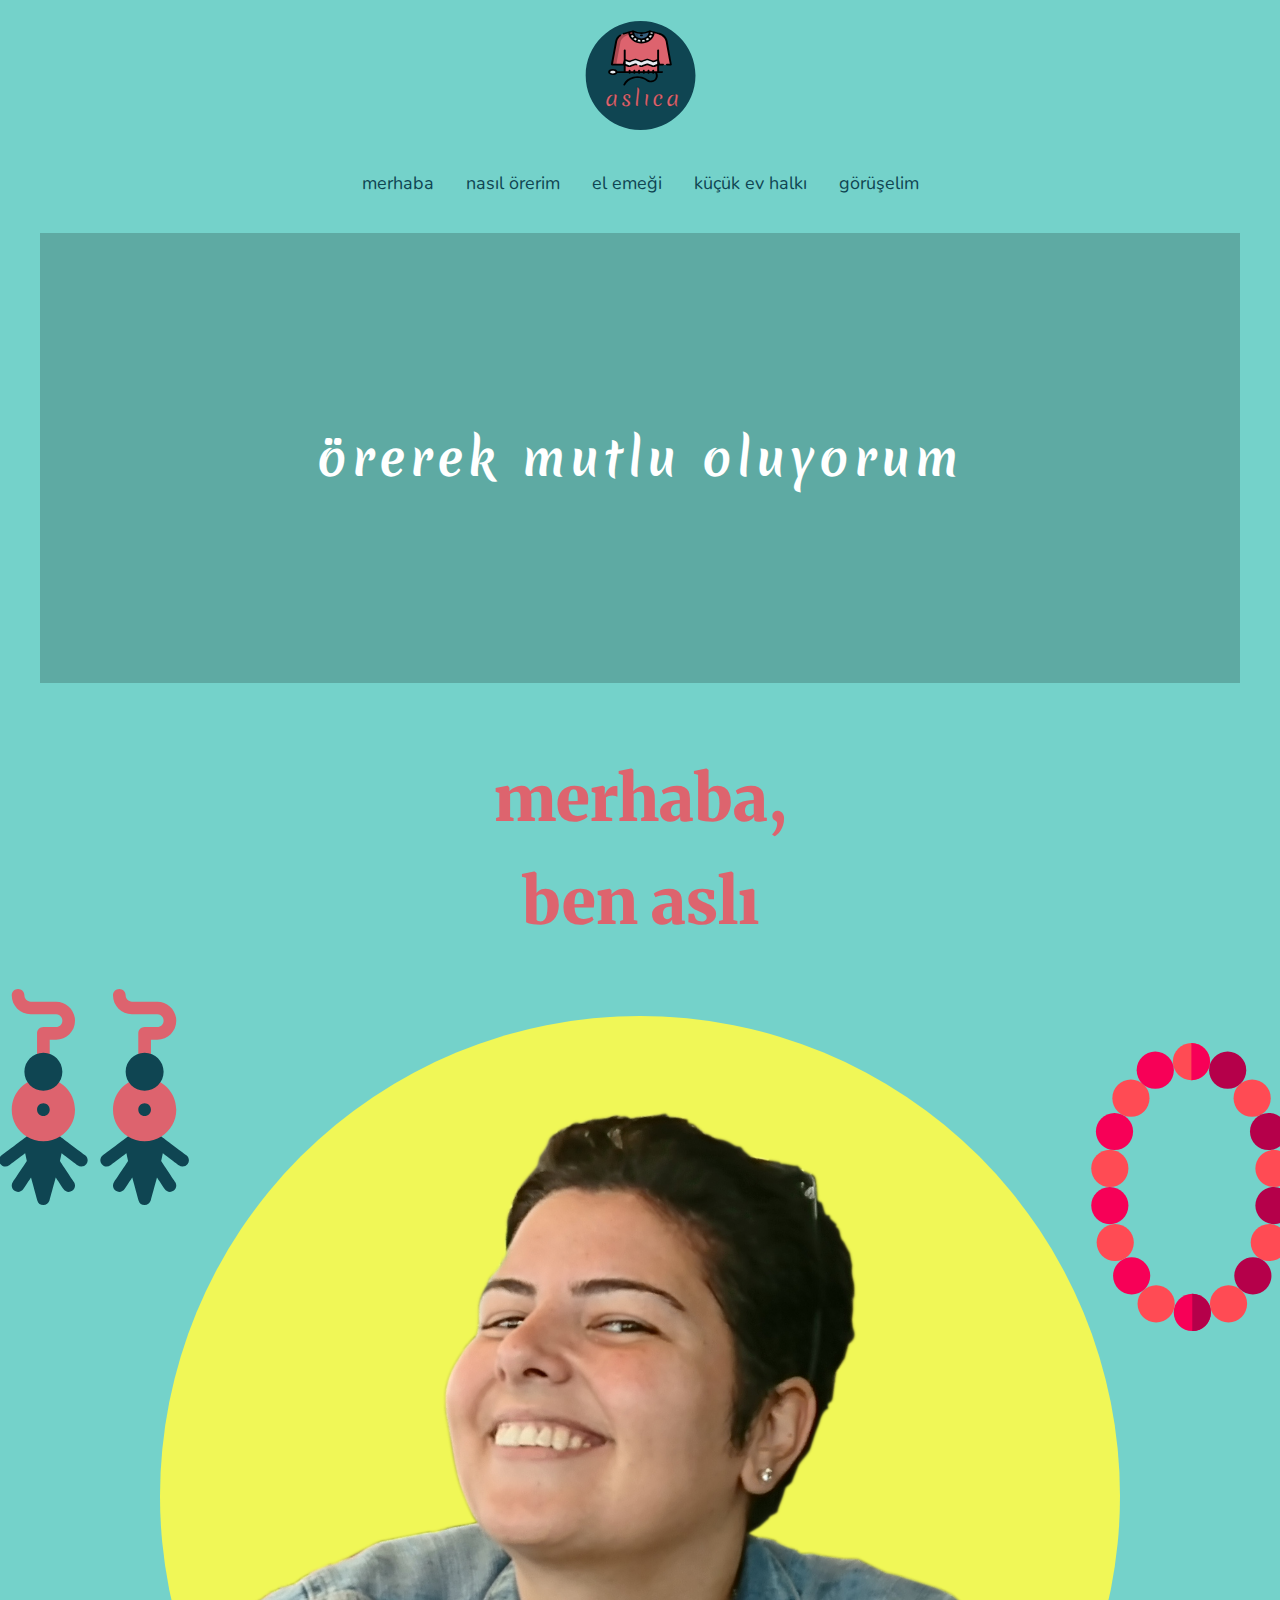
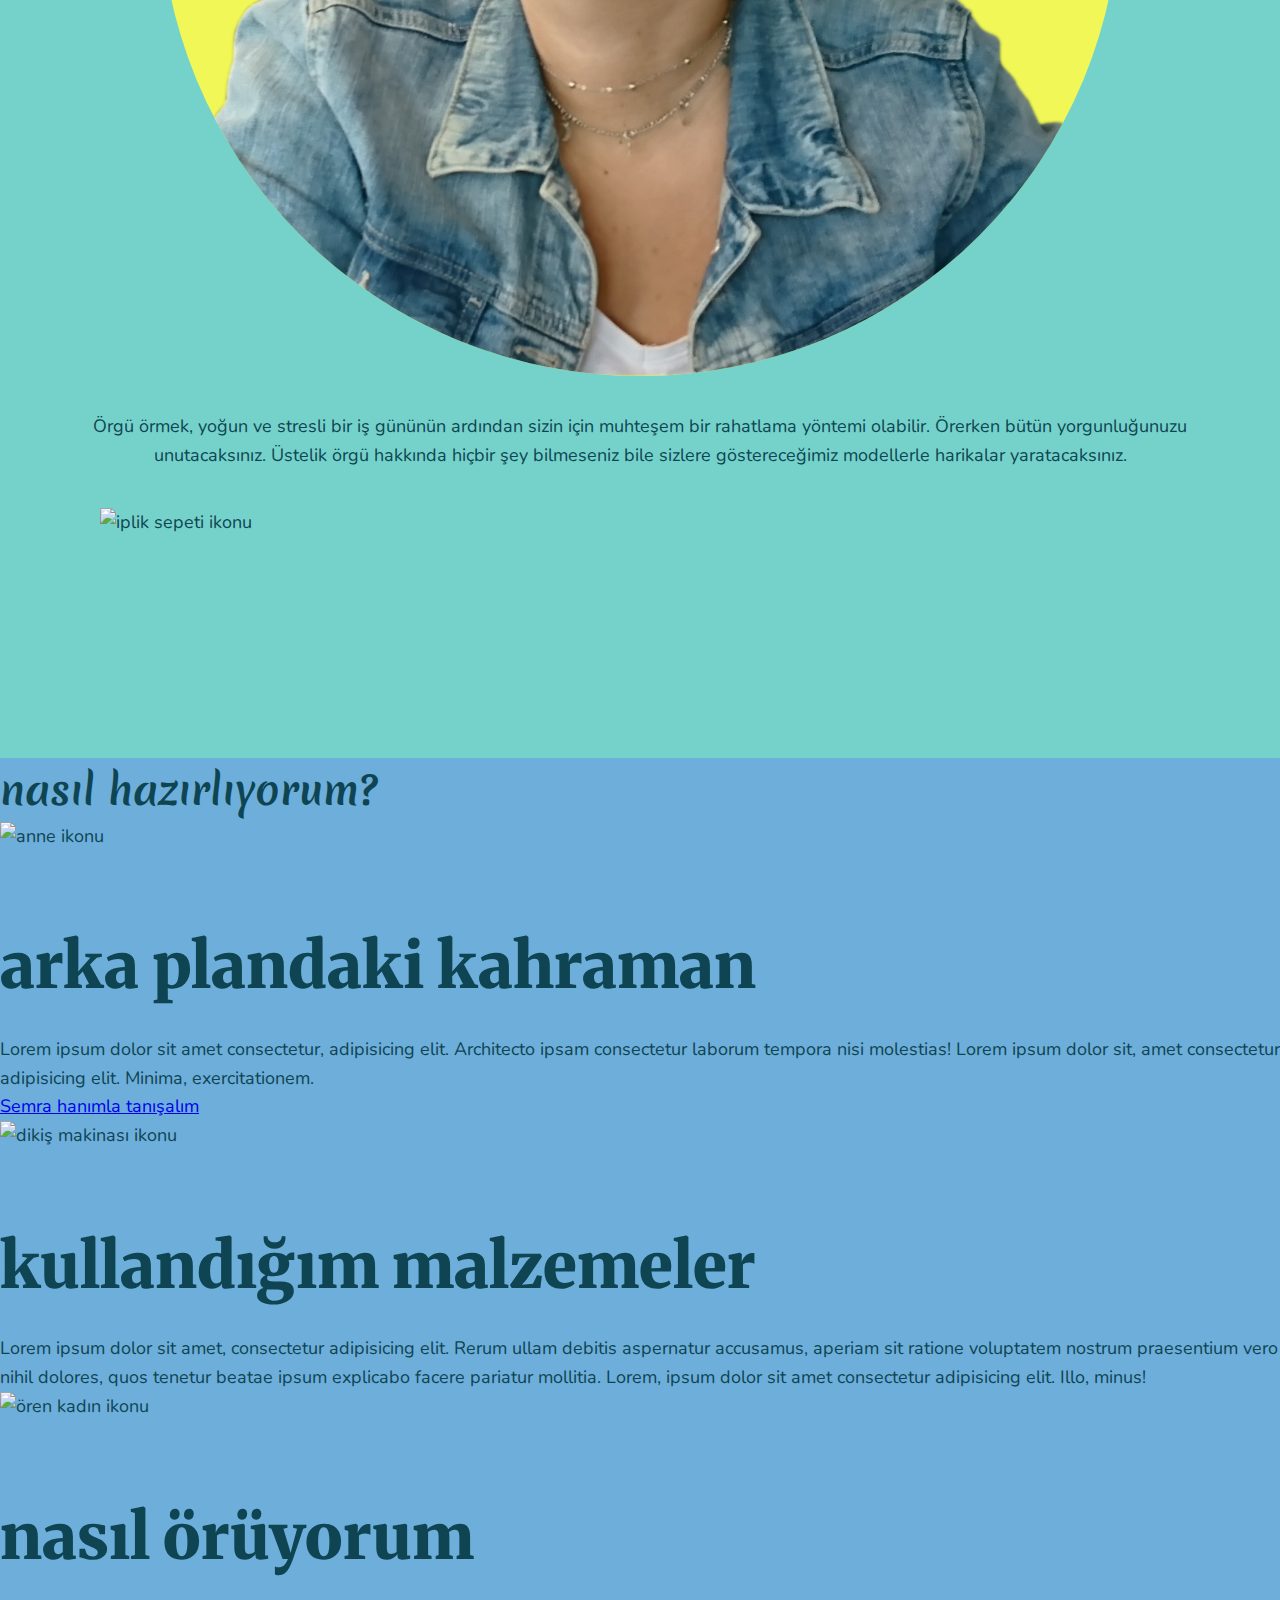
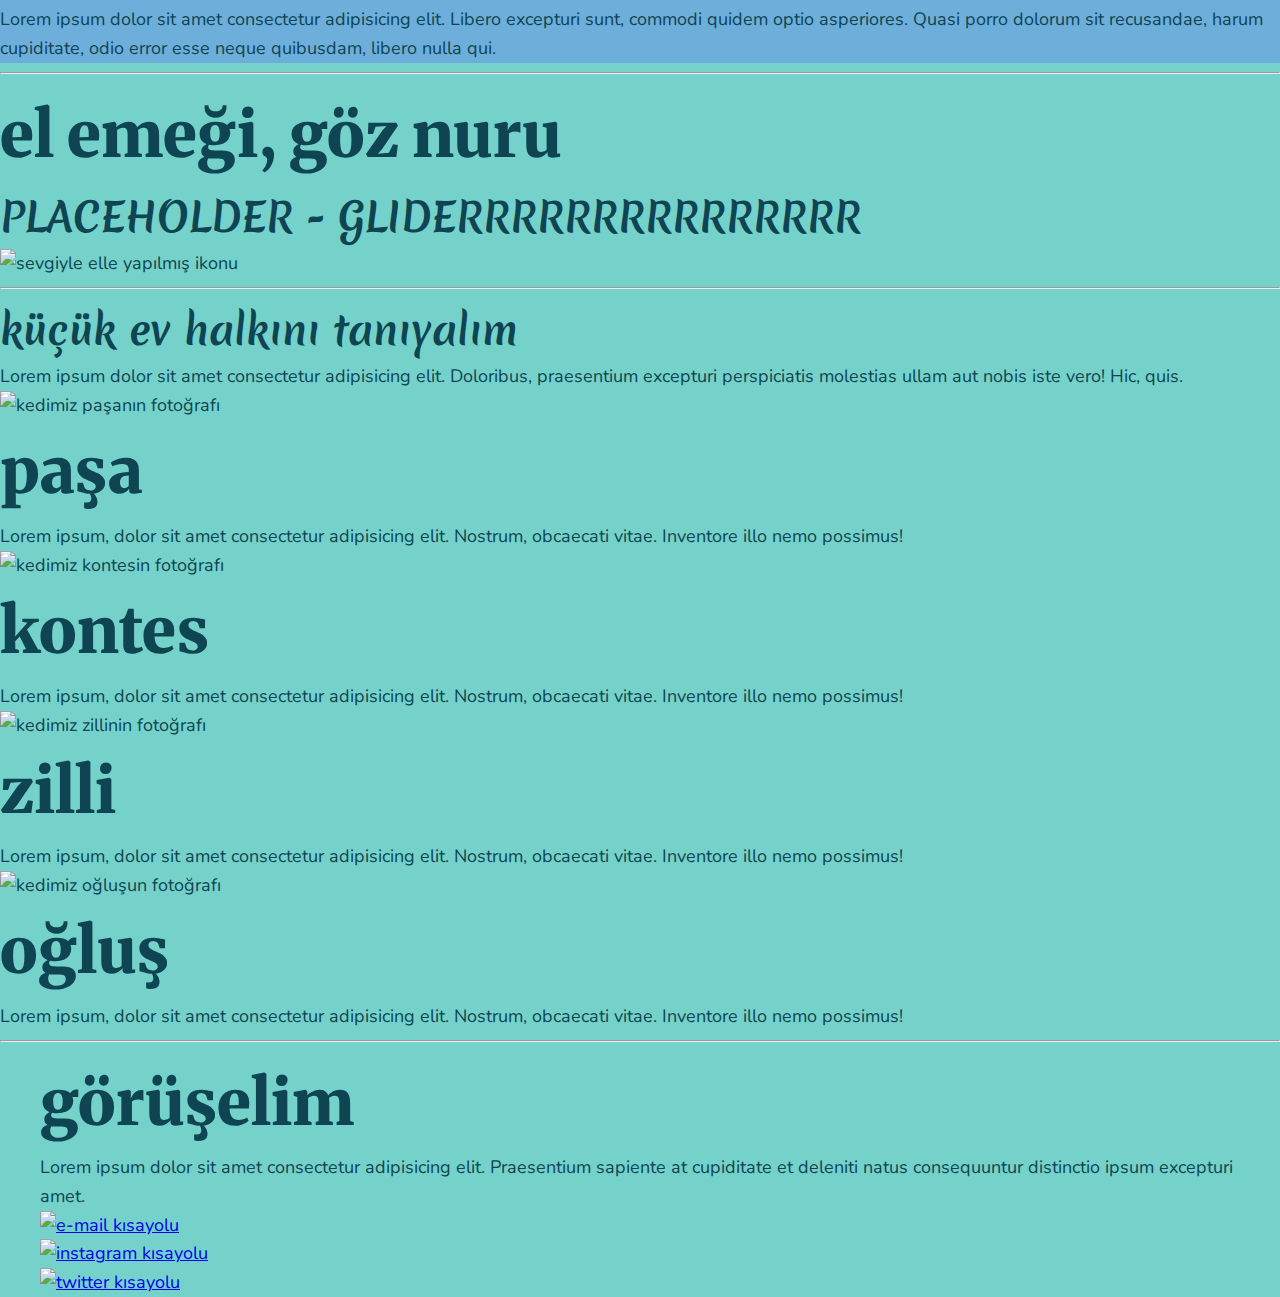
==== index.html @ ba4be64f "Add greet text content" ====
<!DOCTYPE html>
<html lang="en">
	<head>
		<meta charset="UTF-8" />
		<meta http-equiv="X-UA-Compatible" content="IE=edge" />
		<meta name="viewport" content="width=device-width, initial-scale=1.0" />
		<link
			href="https://fonts.googleapis.com/css2?family=Merienda:wght@700&family=Merriweather:wght@300;400;700;900&family=Nunito:wght@300;400;700;900&display=swap"
			rel="stylesheet"
		/>
		<link rel="stylesheet" href="./styles/main.css" />
		<title>Aslıca</title>
	</head>
	<body>
		<header id="header">
			<div class="container flow">
				<div class="logobar">
					<img src="./icons/aslica.svg" alt="Aslıca logo" class="logo" />
				</div>
				<nav class="navbar">
					<ul class="nav-list">
						<li class="nav-list__item">
							<a class="nav-list__link" href="#hello">merhaba</a>
						</li>
						<li class="nav-list__item">
							<a class="nav-list__link" href="#how">nasıl örerim</a>
						</li>
						<li class="nav-list__item">
							<a class="nav-list__link" href="#products">el emeği</a>
						</li>
						<li class="nav-list__item">
							<a class="nav-list__link" href="#cats">küçük ev halkı</a>
						</li>
						<li class="nav-list__item">
							<a class="nav-list__link" href="#meet">görüşelim</a>
						</li>
					</ul>
				</nav>
				<div class="mottobar">
					<div class="motto-shade">
						<h1 class="motto-title">örerek mutlu oluyorum</h1>
					</div>
				</div>
			</div>
		</header>
		<main id="main">
			<div class="container flow">
				<section id="hello" class="hello row">
					<h2 class="greet-title">merhaba,<br />ben aslı</h2>
					<p class="greet-text">
						Örgü örmek, yoğun ve stresli bir iş gününün ardından sizin için
						muhteşem bir rahatlama yöntemi olabilir. Örerken bütün
						yorgunluğunuzu unutacaksınız. Üstelik örgü hakkında hiçbir şey
						bilmeseniz bile sizlere göstereceğimiz modellerle harikalar
						yaratacaksınız.
					</p>
					<div class="greet-image">
						<img
							class="asli-photo"
							src="./images/asli.png"
							alt="Aslının fotoğrafı"
						/>
					</div>
					<div class="icon-wrapper earrings-icon--wrapper">
						<svg
							xmlns="http://www.w3.org/2000/svg"
							xmlns:xlink="http://www.w3.org/1999/xlink"
							viewBox="0 0 640 640"
						>
							<defs>
								<path
									d="M61 286c0 26.79 14.24 50.17 35.43 63.44 1.06 2 6.35 12 15.89 30h48.79c8.68-18 13.5-28 14.46-30C196.76 336.17 211 312.79 211 286c0-41.35-33.65-75-75-75s-75 33.65-75 75zm45-256c-8.28 0-15-6.72-15-15 0-8.29-6.71-15-15-15S61 6.71 61 15c0 24.81 20.19 45 45 45h60c8.28 0 15 6.72 15 15 0 8.28-6.72 15-15 15h-30c-8.29 0-15 6.71-15 15v61c0 8.29 6.71 15 15 15s15-6.71 15-15v-46h15c24.81 0 45-20.19 45-45s-20.19-45-45-45h-60zm195 256c0 26.79 14.24 50.17 35.43 63.44 1.06 2 6.35 12 15.89 30h48.78c8.69-18 13.51-28 14.47-30C436.76 336.17 451 312.79 451 286c0-41.35-33.65-75-75-75s-75 33.65-75 75zM406 60c8.28 0 15 6.72 15 15 0 8.28-6.72 15-15 15h-30c-8.29 0-15 6.71-15 15v61c0 8.29 6.71 15 15 15s15-6.71 15-15v-46h15c24.81 0 45-20.19 45-45s-20.19-45-45-45h-60c-8.28 0-15-6.72-15-15 0-8.29-6.71-15-15-15s-15 6.71-15 15c0 24.81 20.19 45 45 45h60z"
									id="a"
								/>
								<path
									d="M181 196c0-24.81-20.19-45-45-45s-45 20.19-45 45 20.19 45 45 45 45-20.19 45-45zm-45 105c8.28 0 15-6.72 15-15 0-8.28-6.72-15-15-15-8.28 0-15 6.72-15 15 0 8.28 6.72 15 15 15zm39.58 48.44C164.05 356.65 150.56 361 136 361c-14.56 0-28.05-4.35-39.57-11.56-5.95 4.46-53.48 40.11-59.42 44.56-6.64 4.97-7.99 14.37-3.01 20.99 4.95 6.63 14.36 7.99 20.99 3.01 3.79-2.84 34.09-25.57 37.88-28.41.98 5.25 2.3 11.37 3.91 18.2-3.33 4.99-29.93 44.9-33.26 49.89-4.6 6.9-2.74 16.2 4.16 20.8 7.01 4.65 16.28 2.63 20.8-4.16 1.83-2.74 16.42-24.63 18.24-27.37 5.87 21.84 11.83 43.72 14.88 54.22A14.976 14.976 0 00136 512c6.68 0 12.55-4.41 14.4-10.83 3.05-10.5 9.01-32.38 14.88-54.22 1.82 2.74 16.41 24.63 18.24 27.37 4.52 6.79 13.78 8.81 20.8 4.16 6.9-4.6 8.76-13.9 4.16-20.8-3.33-4.99-29.93-44.9-33.26-49.89 1.61-6.83 2.93-12.95 3.91-18.2 3.79 2.84 34.09 25.57 37.87 28.41 6.65 4.98 16.05 3.61 21-3.01 4.98-6.62 3.63-16.02-3.01-20.99-11.88-8.91-53.47-40.1-59.41-44.56zM421 196c0-24.81-20.19-45-45-45s-45 20.19-45 45 20.19 45 45 45 45-20.19 45-45zm-45 105c8.28 0 15-6.72 15-15 0-8.28-6.72-15-15-15-8.28 0-15 6.72-15 15 0 8.28 6.72 15 15 15zm39.58 48.44C404.06 356.65 390.56 361 376 361c-14.56 0-28.05-4.35-39.57-11.56-5.95 4.46-53.48 40.11-59.42 44.56-6.64 4.97-7.99 14.37-3.01 20.99 4.95 6.63 14.36 7.99 20.99 3.01 3.79-2.84 34.09-25.57 37.88-28.41.98 5.25 2.3 11.37 3.91 18.2-3.33 4.99-29.93 44.9-33.26 49.89-4.6 6.9-2.74 16.2 4.16 20.8 7.02 4.65 16.28 2.63 20.8-4.16 1.83-2.74 16.42-24.63 18.24-27.37 5.87 21.84 11.83 43.72 14.88 54.22A14.976 14.976 0 00376 512c6.68 0 12.55-4.41 14.4-10.83 3.05-10.5 9.01-32.38 14.88-54.22 1.82 2.74 16.41 24.63 18.24 27.37 4.52 6.79 13.78 8.81 20.8 4.16 6.9-4.6 8.76-13.9 4.16-20.8-3.33-4.99-29.93-44.9-33.26-49.89 1.61-6.83 2.93-12.95 3.91-18.2 3.79 2.84 34.09 25.57 37.88 28.41 6.64 4.98 16.04 3.61 20.99-3.01 4.98-6.62 3.63-16.02-3.01-20.99-11.88-8.91-53.47-40.1-59.41-44.56z"
									id="b"
								/>
							</defs>
							<use xlink:href="#a" fill="#dd636e" />
							<use
								xlink:href="#a"
								fill-opacity="0"
								stroke="#000"
								stroke-opacity="0"
							/>
							<g>
								<use xlink:href="#b" fill="#0f4552" />
								<use
									xlink:href="#b"
									fill-opacity="0"
									stroke="#000"
									stroke-opacity="0"
								/>
							</g>
						</svg>
					</div>

					<div class="icon-wrapper necklace-icon--wrapper">
						<svg
							version="1.1"
							xmlns="http://www.w3.org/2000/svg"
							xmlns:xlink="http://www.w3.org/1999/xlink"
							preserveAspectRatio="xMidYMid meet"
							viewBox="0 0 640 640"
						>
							<defs>
								<path
									d="M476.38 189.9C458.13 189.9 443.34 204.69 443.34 222.95C443.34 241.2 458.13 255.99 476.38 255.99C494.64 255.99 509.43 241.2 509.43 222.95C509.43 204.69 494.64 189.9 476.38 189.9Z"
									id="k3p0N2tADD"
								></path>
								<path
									d="M476.38 256.01C458.13 256.01 443.34 270.8 443.34 289.05C443.34 307.31 458.13 322.1 476.38 322.1C494.64 322.1 509.43 307.31 509.43 289.05C509.43 270.8 494.64 256.01 476.38 256.01Z"
									id="bjDGcK1Ki"
								></path>
								<path
									d="M329.7 0C311.44 0 296.65 14.8 296.65 33.05C296.65 51.3 311.44 66.1 329.7 66.1C347.95 66.1 362.74 51.3 362.74 33.05C362.74 14.8 347.95 0 329.7 0Z"
									id="anCtVOarn"
								></path>
								<path
									d="M394.05 15.28C375.8 15.28 361 30.07 361 48.33C361 66.58 375.8 81.37 394.05 81.37C412.3 81.37 427.1 66.58 427.1 48.33C427.1 30.07 412.3 15.28 394.05 15.28Z"
									id="d8l0RRkuJI"
								></path>
								<path
									d="M437.6 65C419.35 65 404.55 79.8 404.55 98.05C404.55 116.3 419.35 131.1 437.6 131.1C455.85 131.1 470.65 116.3 470.65 98.05C470.65 79.8 455.85 65 437.6 65Z"
									id="a6uU8cjIA"
								></path>
								<path
									d="M466.78 124.32C448.53 124.32 433.73 139.12 433.73 157.37C433.73 175.62 448.53 190.42 466.78 190.42C485.03 190.42 499.83 175.62 499.83 157.37C499.83 139.12 485.03 124.32 466.78 124.32Z"
									id="kydp1kcy"
								></path>
								<path
									d="M184.58 189.9C166.33 189.9 151.53 204.69 151.53 222.95C151.53 241.2 166.33 255.99 184.58 255.99C202.83 255.99 217.63 241.2 217.63 222.95C217.63 204.69 202.83 189.9 184.58 189.9Z"
									id="aWktZagRC"
								></path>
								<path
									d="M192.89 124.32C174.64 124.32 159.84 139.12 159.84 157.37C159.84 175.62 174.64 190.42 192.89 190.42C211.14 190.42 225.94 175.62 225.94 157.37C225.94 139.12 211.14 124.32 192.89 124.32Z"
									id="b3YcCJY1Hd"
								></path>
								<path
									d="M222.1 65.01C203.84 65.01 189.05 79.8 189.05 98.05C189.05 116.3 203.84 131.1 222.1 131.1C240.35 131.1 255.14 116.3 255.14 98.05C255.14 79.8 240.35 65.01 222.1 65.01Z"
									id="a3Tm1hYaAt"
								></path>
								<path
									d="M265.36 15.28C247.11 15.28 232.31 30.08 232.31 48.33C232.31 66.58 247.11 81.38 265.36 81.38C283.61 81.38 298.41 66.58 298.41 48.33C298.41 30.08 283.61 15.28 265.36 15.28Z"
									id="f1GebhUy5w"
								></path>
								<path
									d="M331.27 445.9C313.01 445.9 298.22 460.7 298.22 478.95C298.22 497.2 313.01 512 331.27 512C349.52 512 364.31 497.2 364.31 478.95C364.31 460.7 349.52 445.9 331.27 445.9Z"
									id="aqGxrKYHJ"
								></path>
								<path
									d="M266.91 430.63C248.66 430.63 233.87 445.42 233.87 463.67C233.87 481.93 248.66 496.72 266.91 496.72C285.17 496.72 299.96 481.93 299.96 463.67C299.96 445.42 285.17 430.63 266.91 430.63Z"
									id="bTyT8ZvfR"
								></path>
								<path
									d="M223.36 380.9C205.11 380.9 190.31 395.7 190.31 413.95C190.31 432.2 205.11 447 223.36 447C241.61 447 256.41 432.2 256.41 413.95C256.41 395.7 241.61 380.9 223.36 380.9Z"
									id="ayNB1zzeS"
								></path>
								<path
									d="M194.18 321.58C175.93 321.58 161.13 336.38 161.13 354.63C161.13 372.88 175.93 387.68 194.18 387.68C212.43 387.68 227.23 372.88 227.23 354.63C227.23 336.38 212.43 321.58 194.18 321.58Z"
									id="afayfEIpj"
								></path>
								<path
									d="M184.58 256.01C166.33 256.01 151.53 270.8 151.53 289.05C151.53 307.31 166.33 322.1 184.58 322.1C202.83 322.1 217.63 307.31 217.63 289.05C217.63 270.8 202.83 256.01 184.58 256.01Z"
									id="d1hi9ulwNY"
								></path>
								<path
									d="M468.07 321.58C449.82 321.58 435.02 336.38 435.02 354.63C435.02 372.88 449.82 387.68 468.07 387.68C486.32 387.68 501.12 372.88 501.12 354.63C501.12 336.38 486.32 321.58 468.07 321.58Z"
									id="e2eAH99pIh"
								></path>
								<path
									d="M438.87 380.9C420.61 380.9 405.82 395.7 405.82 413.95C405.82 432.2 420.61 446.99 438.87 446.99C457.12 446.99 471.91 432.2 471.91 413.95C471.91 395.7 457.12 380.9 438.87 380.9Z"
									id="j8wLWEXrV"
								></path>
								<path
									d="M395.6 430.62C377.35 430.62 362.55 445.42 362.55 463.67C362.55 481.92 377.35 496.72 395.6 496.72C413.85 496.72 428.65 481.92 428.65 463.67C428.65 445.42 413.85 430.62 395.6 430.62Z"
									id="djOl9wkER"
								></path>
								<path
									d="M331.16 445.91C331.16 452.52 331.16 505.39 331.16 512C331.19 512 331.23 512 331.27 512C349.52 512 364.31 497.2 364.31 478.95C364.31 460.7 349.52 445.9 331.27 445.9C331.23 445.9 331.2 445.91 331.16 445.91Z"
									id="e1cXAXGk4o"
								></path>
								<path
									d="M329.59 0C329.59 6.61 329.59 59.48 329.59 66.09C329.62 66.09 329.66 66.1 329.7 66.1C347.95 66.1 362.74 51.3 362.74 33.05C362.74 14.8 347.95 0 329.7 0C329.66 0 329.63 0 329.59 0Z"
									id="caffTttC5"
								></path>
							</defs>
							<g>
								<g>
									<g>
										<use
											xlink:href="#k3p0N2tADD"
											opacity="1"
											fill="#ff4b54"
											fill-opacity="1"
										></use>
										<g>
											<use
												xlink:href="#k3p0N2tADD"
												opacity="1"
												fill-opacity="0"
												stroke="#000000"
												stroke-width="1"
												stroke-opacity="0"
											></use>
										</g>
									</g>
									<g>
										<use
											xlink:href="#bjDGcK1Ki"
											opacity="1"
											fill="#b5004a"
											fill-opacity="1"
										></use>
										<g>
											<use
												xlink:href="#bjDGcK1Ki"
												opacity="1"
												fill-opacity="0"
												stroke="#000000"
												stroke-width="1"
												stroke-opacity="0"
											></use>
										</g>
									</g>
									<g>
										<use
											xlink:href="#anCtVOarn"
											opacity="1"
											fill="#ff4b54"
											fill-opacity="1"
										></use>
										<g>
											<use
												xlink:href="#anCtVOarn"
												opacity="1"
												fill-opacity="0"
												stroke="#000000"
												stroke-width="1"
												stroke-opacity="0"
											></use>
										</g>
									</g>
									<g>
										<use
											xlink:href="#d8l0RRkuJI"
											opacity="1"
											fill="#b5004a"
											fill-opacity="1"
										></use>
										<g>
											<use
												xlink:href="#d8l0RRkuJI"
												opacity="1"
												fill-opacity="0"
												stroke="#000000"
												stroke-width="1"
												stroke-opacity="0"
											></use>
										</g>
									</g>
									<g>
										<use
											xlink:href="#a6uU8cjIA"
											opacity="1"
											fill="#ff4b54"
											fill-opacity="1"
										></use>
										<g>
											<use
												xlink:href="#a6uU8cjIA"
												opacity="1"
												fill-opacity="0"
												stroke="#000000"
												stroke-width="1"
												stroke-opacity="0"
											></use>
										</g>
									</g>
									<g>
										<use
											xlink:href="#kydp1kcy"
											opacity="1"
											fill="#b5004a"
											fill-opacity="1"
										></use>
										<g>
											<use
												xlink:href="#kydp1kcy"
												opacity="1"
												fill-opacity="0"
												stroke="#000000"
												stroke-width="1"
												stroke-opacity="0"
											></use>
										</g>
									</g>
									<g>
										<use
											xlink:href="#aWktZagRC"
											opacity="1"
											fill="#ff4b54"
											fill-opacity="1"
										></use>
										<g>
											<use
												xlink:href="#aWktZagRC"
												opacity="1"
												fill-opacity="0"
												stroke="#000000"
												stroke-width="1"
												stroke-opacity="0"
											></use>
										</g>
									</g>
									<g>
										<use
											xlink:href="#b3YcCJY1Hd"
											opacity="1"
											fill="#f70057"
											fill-opacity="1"
										></use>
										<g>
											<use
												xlink:href="#b3YcCJY1Hd"
												opacity="1"
												fill-opacity="0"
												stroke="#000000"
												stroke-width="1"
												stroke-opacity="0"
											></use>
										</g>
									</g>
									<g>
										<use
											xlink:href="#a3Tm1hYaAt"
											opacity="1"
											fill="#ff4b54"
											fill-opacity="1"
										></use>
										<g>
											<use
												xlink:href="#a3Tm1hYaAt"
												opacity="1"
												fill-opacity="0"
												stroke="#000000"
												stroke-width="1"
												stroke-opacity="0"
											></use>
										</g>
									</g>
									<g>
										<use
											xlink:href="#f1GebhUy5w"
											opacity="1"
											fill="#f70057"
											fill-opacity="1"
										></use>
										<g>
											<use
												xlink:href="#f1GebhUy5w"
												opacity="1"
												fill-opacity="0"
												stroke="#000000"
												stroke-width="1"
												stroke-opacity="0"
											></use>
										</g>
									</g>
									<g>
										<use
											xlink:href="#aqGxrKYHJ"
											opacity="1"
											fill="#f70057"
											fill-opacity="1"
										></use>
										<g>
											<use
												xlink:href="#aqGxrKYHJ"
												opacity="1"
												fill-opacity="0"
												stroke="#000000"
												stroke-width="1"
												stroke-opacity="0"
											></use>
										</g>
									</g>
									<g>
										<use
											xlink:href="#bTyT8ZvfR"
											opacity="1"
											fill="#ff4b54"
											fill-opacity="1"
										></use>
										<g>
											<use
												xlink:href="#bTyT8ZvfR"
												opacity="1"
												fill-opacity="0"
												stroke="#000000"
												stroke-width="1"
												stroke-opacity="0"
											></use>
										</g>
									</g>
									<g>
										<use
											xlink:href="#ayNB1zzeS"
											opacity="1"
											fill="#f70057"
											fill-opacity="1"
										></use>
										<g>
											<use
												xlink:href="#ayNB1zzeS"
												opacity="1"
												fill-opacity="0"
												stroke="#000000"
												stroke-width="1"
												stroke-opacity="0"
											></use>
										</g>
									</g>
									<g>
										<use
											xlink:href="#afayfEIpj"
											opacity="1"
											fill="#ff4b54"
											fill-opacity="1"
										></use>
										<g>
											<use
												xlink:href="#afayfEIpj"
												opacity="1"
												fill-opacity="0"
												stroke="#000000"
												stroke-width="1"
												stroke-opacity="0"
											></use>
										</g>
									</g>
									<g>
										<use
											xlink:href="#d1hi9ulwNY"
											opacity="1"
											fill="#f70057"
											fill-opacity="1"
										></use>
										<g>
											<use
												xlink:href="#d1hi9ulwNY"
												opacity="1"
												fill-opacity="0"
												stroke="#000000"
												stroke-width="1"
												stroke-opacity="0"
											></use>
										</g>
									</g>
									<g>
										<use
											xlink:href="#e2eAH99pIh"
											opacity="1"
											fill="#ff4b54"
											fill-opacity="1"
										></use>
										<g>
											<use
												xlink:href="#e2eAH99pIh"
												opacity="1"
												fill-opacity="0"
												stroke="#000000"
												stroke-width="1"
												stroke-opacity="0"
											></use>
										</g>
									</g>
									<g>
										<use
											xlink:href="#j8wLWEXrV"
											opacity="1"
											fill="#b5004a"
											fill-opacity="1"
										></use>
										<g>
											<use
												xlink:href="#j8wLWEXrV"
												opacity="1"
												fill-opacity="0"
												stroke="#000000"
												stroke-width="1"
												stroke-opacity="0"
											></use>
										</g>
									</g>
									<g>
										<use
											xlink:href="#djOl9wkER"
											opacity="1"
											fill="#ff4b54"
											fill-opacity="1"
										></use>
										<g>
											<use
												xlink:href="#djOl9wkER"
												opacity="1"
												fill-opacity="0"
												stroke="#000000"
												stroke-width="1"
												stroke-opacity="0"
											></use>
										</g>
									</g>
									<g>
										<use
											xlink:href="#e1cXAXGk4o"
											opacity="1"
											fill="#b5004a"
											fill-opacity="1"
										></use>
										<g>
											<use
												xlink:href="#e1cXAXGk4o"
												opacity="1"
												fill-opacity="0"
												stroke="#000000"
												stroke-width="1"
												stroke-opacity="0"
											></use>
										</g>
									</g>
									<g>
										<use
											xlink:href="#caffTttC5"
											opacity="1"
											fill="#f70057"
											fill-opacity="1"
										></use>
										<g>
											<use
												xlink:href="#caffTttC5"
												opacity="1"
												fill-opacity="0"
												stroke="#000000"
												stroke-width="1"
												stroke-opacity="0"
											></use>
										</g>
									</g>
								</g>
							</g>
						</svg>
					</div>
					<img
						src="./icons/yarn.png"
						alt="iplik sepeti ikonu"
						class="icon-wrapper yarn-icon"
					/>
				</section>
			</div>
			<section id="how" class="how">
				<h1>nasıl hazırlıyorum?</h1>
				<article class="how-card">
					<div class="how-icon__wrapper">
						<img src="" alt="anne ikonu" class="how-icon" />
					</div>
					<h3 class="how-title">arka plandaki kahraman</h3>
					<p class="how-text">
						Lorem ipsum dolor sit amet consectetur, adipisicing elit. Architecto
						ipsam consectetur laborum tempora nisi molestias! Lorem ipsum dolor
						sit, amet consectetur adipisicing elit. Minima, exercitationem.
					</p>
					<a href="#">Semra hanımla tanışalım</a>
				</article>
				<article class="how-card">
					<div class="how-icon__wrapper">
						<img src="" alt="dikiş makinası ikonu" class="how-icon" />
					</div>
					<h3 class="how-title">kullandığım malzemeler</h3>
					<p class="how-text">
						Lorem ipsum dolor sit amet, consectetur adipisicing elit. Rerum
						ullam debitis aspernatur accusamus, aperiam sit ratione voluptatem
						nostrum praesentium vero nihil dolores, quos tenetur beatae ipsum
						explicabo facere pariatur mollitia. Lorem, ipsum dolor sit amet
						consectetur adipisicing elit. Illo, minus!
					</p>
				</article>
				<article class="how-card">
					<div class="how-icon__wrapper">
						<img src="" alt="ören kadın ikonu" class="how-icon" />
					</div>
					<h3 class="how-title">nasıl örüyorum</h3>
					<p class="how-text">
						Lorem ipsum dolor sit amet consectetur adipisicing elit. Libero
						excepturi sunt, commodi quidem optio asperiores. Quasi porro dolorum
						sit recusandae, harum cupiditate, odio error esse neque quibusdam,
						libero nulla qui.
					</p>
				</article>
			</section>
			<hr />
			<section id="products" class="products flow">
				<div class="product-title">
					<h2>el emeği, göz nuru</h2>
				</div>
				<div class="glider">
					<h1>PLACEHOLDER - GLIDERRRRRRRRRRRRRRR</h1>
				</div>
				<div class="handmade-icon__wrapper">
					<img
						src=""
						alt="sevgiyle elle yapılmış ikonu"
						class="handmade-icon"
					/>
				</div>
			</section>
			<hr />
			<section id="cats" class="cats">
				<div class="cats-intro">
					<h1 class="cats-intro__title">küçük ev halkını tanıyalım</h1>
					<p class="cats-intro__text">
						Lorem ipsum dolor sit amet consectetur adipisicing elit. Doloribus,
						praesentium excepturi perspiciatis molestias ullam aut nobis iste
						vero! Hic, quis.
					</p>
					<div class="cats-introIcon__wrapper">
						<img src="#" alt="" class="cats-introIcon" />
					</div>
				</div>
				<div class="cats-subsection">
					<div class="cat-photo__wrapper">
						<img
							src="#"
							alt="kedimiz paşanın fotoğrafı"
							class="cat-photo__pasa"
						/>
					</div>
					<div class="cats-subsection__info">
						<h3 class="cats-subsection__title">paşa</h3>
						<p class="cats-subsection__text">
							Lorem ipsum, dolor sit amet consectetur adipisicing elit. Nostrum,
							obcaecati vitae. Inventore illo nemo possimus!
						</p>
					</div>
				</div>

				<div class="cats-subsection">
					<div class="cat-photo__wrapper">
						<img
							src="#"
							alt="kedimiz kontesin fotoğrafı"
							class="cat-photo__kontes"
						/>
					</div>
					<div class="cats-subsection__info">
						<h3 class="cats-subsection__title">kontes</h3>
						<p class="cats-subsection__text">
							Lorem ipsum, dolor sit amet consectetur adipisicing elit. Nostrum,
							obcaecati vitae. Inventore illo nemo possimus!
						</p>
					</div>
				</div>

				<div class="cats-subsection">
					<div class="cat-photo__wrapper">
						<img
							src="#"
							alt="kedimiz zillinin fotoğrafı"
							class="cat-photo__zilli"
						/>
					</div>
					<div class="cats-subsection__info">
						<h3 class="cats-subsection__title">zilli</h3>
						<p class="cats-subsection__text">
							Lorem ipsum, dolor sit amet consectetur adipisicing elit. Nostrum,
							obcaecati vitae. Inventore illo nemo possimus!
						</p>
					</div>
				</div>

				<div class="cats-subsection">
					<div class="cat-photo__wrapper">
						<img
							src="#"
							alt="kedimiz oğluşun fotoğrafı"
							class="cat-photo__oglus"
						/>
					</div>
					<div class="cats-subsection__info">
						<h3 class="cats-subsection__title">oğluş</h3>
						<p class="cats-subsection__text">
							Lorem ipsum, dolor sit amet consectetur adipisicing elit. Nostrum,
							obcaecati vitae. Inventore illo nemo possimus!
						</p>
					</div>
				</div>
			</section>
		</main>
		<hr />
		<footer id="footer">
			<div class="container flow">
				<div id="meet" class="meet_info">
					<h2 class="meet_title">görüşelim</h2>
					<p class="meet_text">
						Lorem ipsum dolor sit amet consectetur adipisicing elit. Praesentium
						sapiente at cupiditate et deleniti natus consequuntur distinctio
						ipsum excepturi amet.
					</p>
				</div>
				<div class="meet_social">
					<a href="mailto:aslıcandan1981@gmail.com"
						><img src="#" alt="e-mail kısayolu"
					/></a>
					<a href="https://www.instagram.com"
						><img src="#" alt="instagram kısayolu"
					/></a>
					<a href="https://twitter.com"
						><img src="#" alt="twitter kısayolu"
					/></a>
				</div>
			</div>
		</footer>
	</body>
</html>
---- styles/main.css ----
@import "reset.css";

:root {
    --ff-h1: 'Merienda', cursive;
    --ff-h: 'Merriweather', sans-serif;
    --ff-p: 'Nunito', sans-serif; 

    --fw-r: 400;
    --fw-m: 700;
    --fw-b: 900;

    --fs-n: 1.125rem;
    --fs-m: 2.5rem;
    --fs-b: 4rem;

    --clr-primary: hsl(355, 64%, 63%, 1);
    --clr-secondary: rgba(15, 69, 82, 1);
    --clr-bg-one: rgba(116, 210, 202, 1);
    --clr-bg-two: rgba(109, 174, 219, 1);
    --clr-accent: rgba(240, 247, 87, 1);
}

/* TYPOGRAPHY AND FONTS */

body {
    background-color: var(--clr-bg-one);
    font-family: var(--ff-p);
    font-size: var(--fs-n);
    font-weight: var(--fw-r);
    line-height: 1.6;
    color: var(--clr-secondary)

}

h1 {
    font-family: var(--ff-h1);
    font-size: var(--fs-m);
    font-weight: var(--fw-m);
}

h2,h3 {
    font-family: var(--ff-h);
    font-size: var(--fs-b);
    font-weight: var(--fw-b);
}


/* LAYOUT */
#header,
#hello {
    background-color: var(--clr-bg-one);
}

.container {
    max-width: 1200px;
    margin: 0 auto;
}

/* LOGO-BAR */
.logo {
    height: 150px;
    margin-left: auto;
    margin-right: auto;
    padding-top: 0.7em;
    padding-bottom: 0.7em;;
    width: 50%;
}

/* NAVBAR */

.navbar {
    padding-top: 1.2rem;
    padding-bottom: 1.2rem;

}

.nav-list {
    display: flex;
    flex-wrap: wrap;
    justify-content: center;
}

.nav-list__item {
    padding-bottom: 1rem;
}

.nav-list__link {
    padding: 1rem;
    text-decoration: none;
    color: var(--clr-secondary);
}

.nav-list__link:hover {
    text-decoration: underline;
    text-decoration-color: var(--clr-secondary);
    text-underline-offset: 0.3em;
}

/* MOTTOBAR */

.mottobar {
    height: 50vh;
    background-image: url(../images/loveknot_600x600.jpg);
    background-repeat: no-repeat;
    background-size: cover;
    background-position: center left;
}

.motto-shade {
    height: 100%;
    width: 100%;
    background: rgba(12,12,12, 0.2);
    display: flex;
    justify-content: center;
    align-items: center;
}

.motto-title {
    font-size: 3rem;
    color: #fff;
    text-align: center;
    padding: 2rem;
    letter-spacing: 5px;
}

/* GREET */

.hello {
    position: relative;
    flex-direction: column;
    justify-content: center;
    align-items: center;
    padding-bottom: 14em;
    z-index:-1;
 }

 .row {
    display: flex;
 }
 
 .greet-title {
    color: var(--clr-primary);
    text-align: center;
    padding: 1em 0;
    order: 0;
    z-index: 1;
 }

 .greet-text {
    text-align: center;
    padding: 2em 1em; 
    order: 2;
    z-index: 1;
 }

 .greet-image {
    width: 80%;
    order: 1;
    z-index: 1;
 }
 
 .asli-photo {
     background-color: var(--clr-accent);
     border-radius: 50%;
 }

 .icon-wrapper {
     position: absolute;
 }

 .earrings-icon--wrapper {
     top: 17em;
     left: -3em;
     width: 15em;
     height: 15em;
}

.necklace-icon--wrapper {
    top: 20em;
    right: -7em;
    width: 20em;
    height: 20em;
}

.yarn-icon {
    bottom: -50px;
    width: 90%;
    height: 300px;
    z-index: 0;
}


 /* HOW */

.how {
    background-color: var(--clr-bg-two);
}
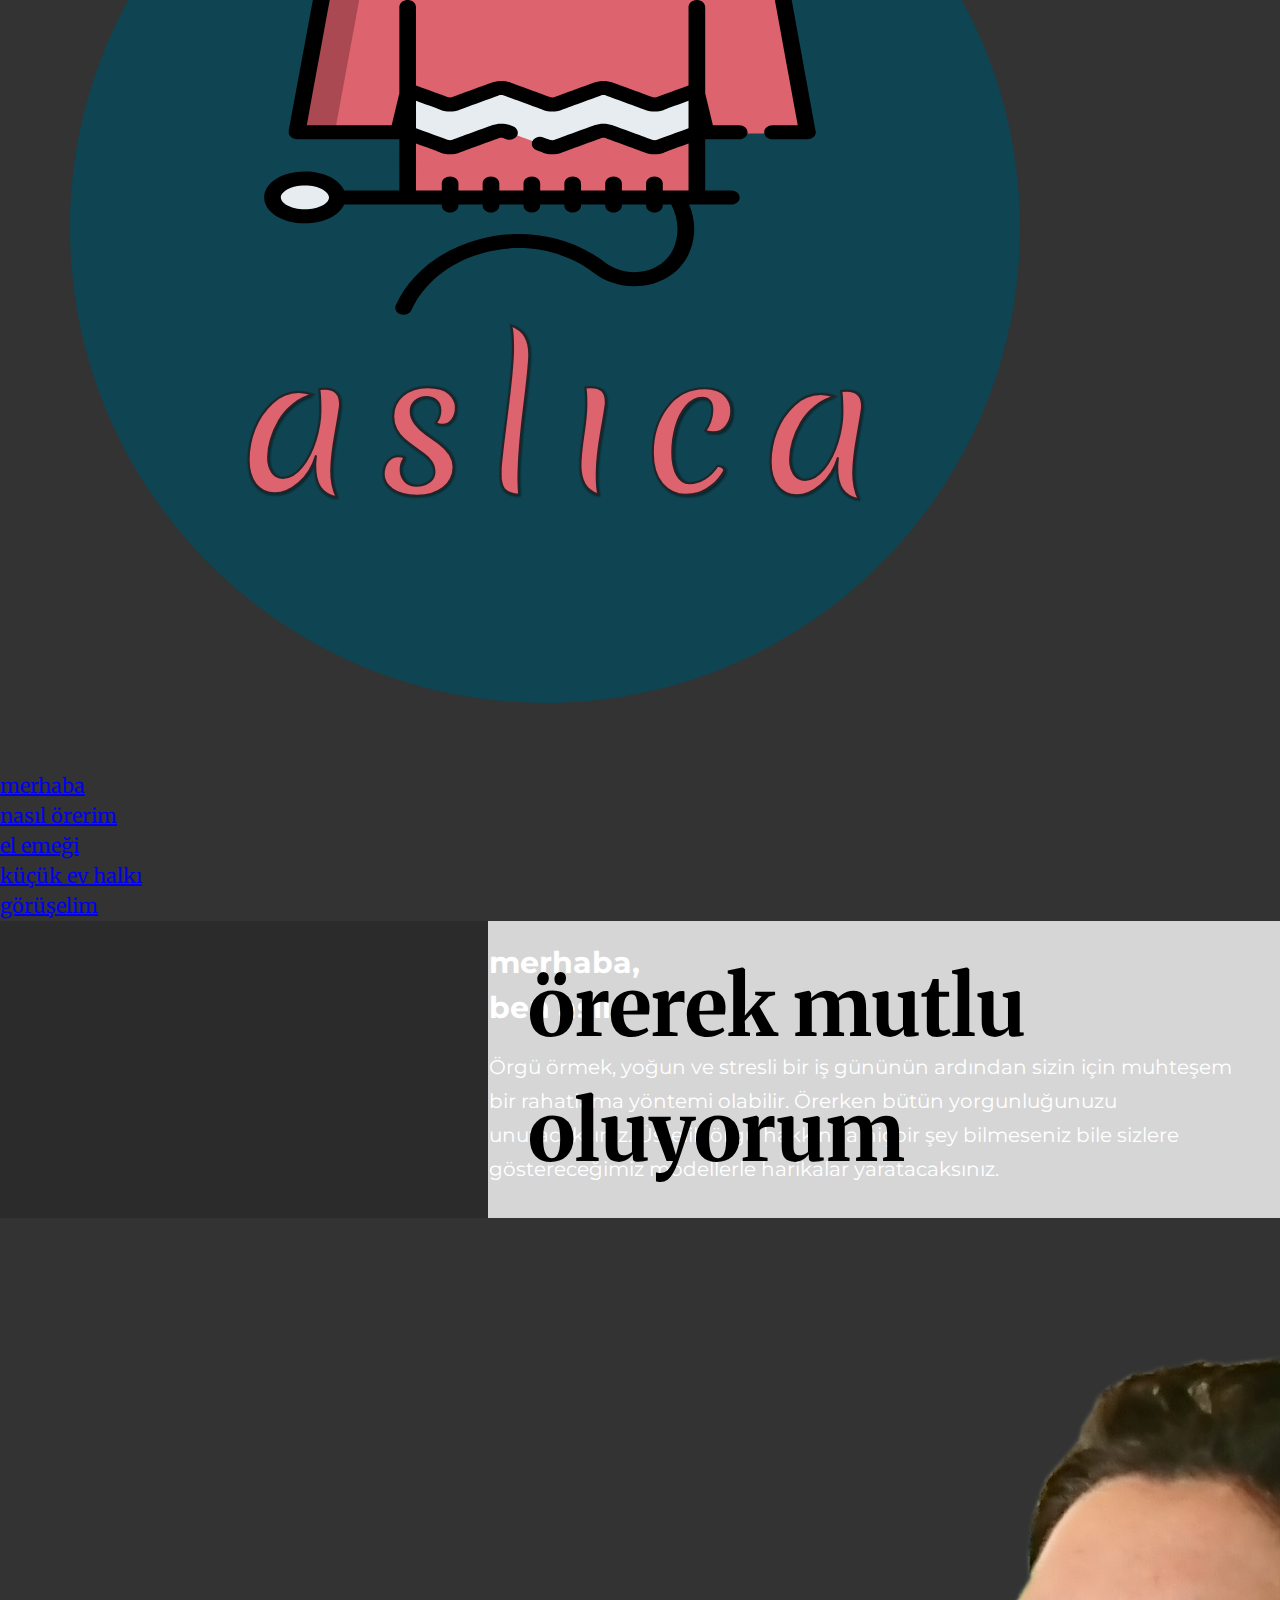
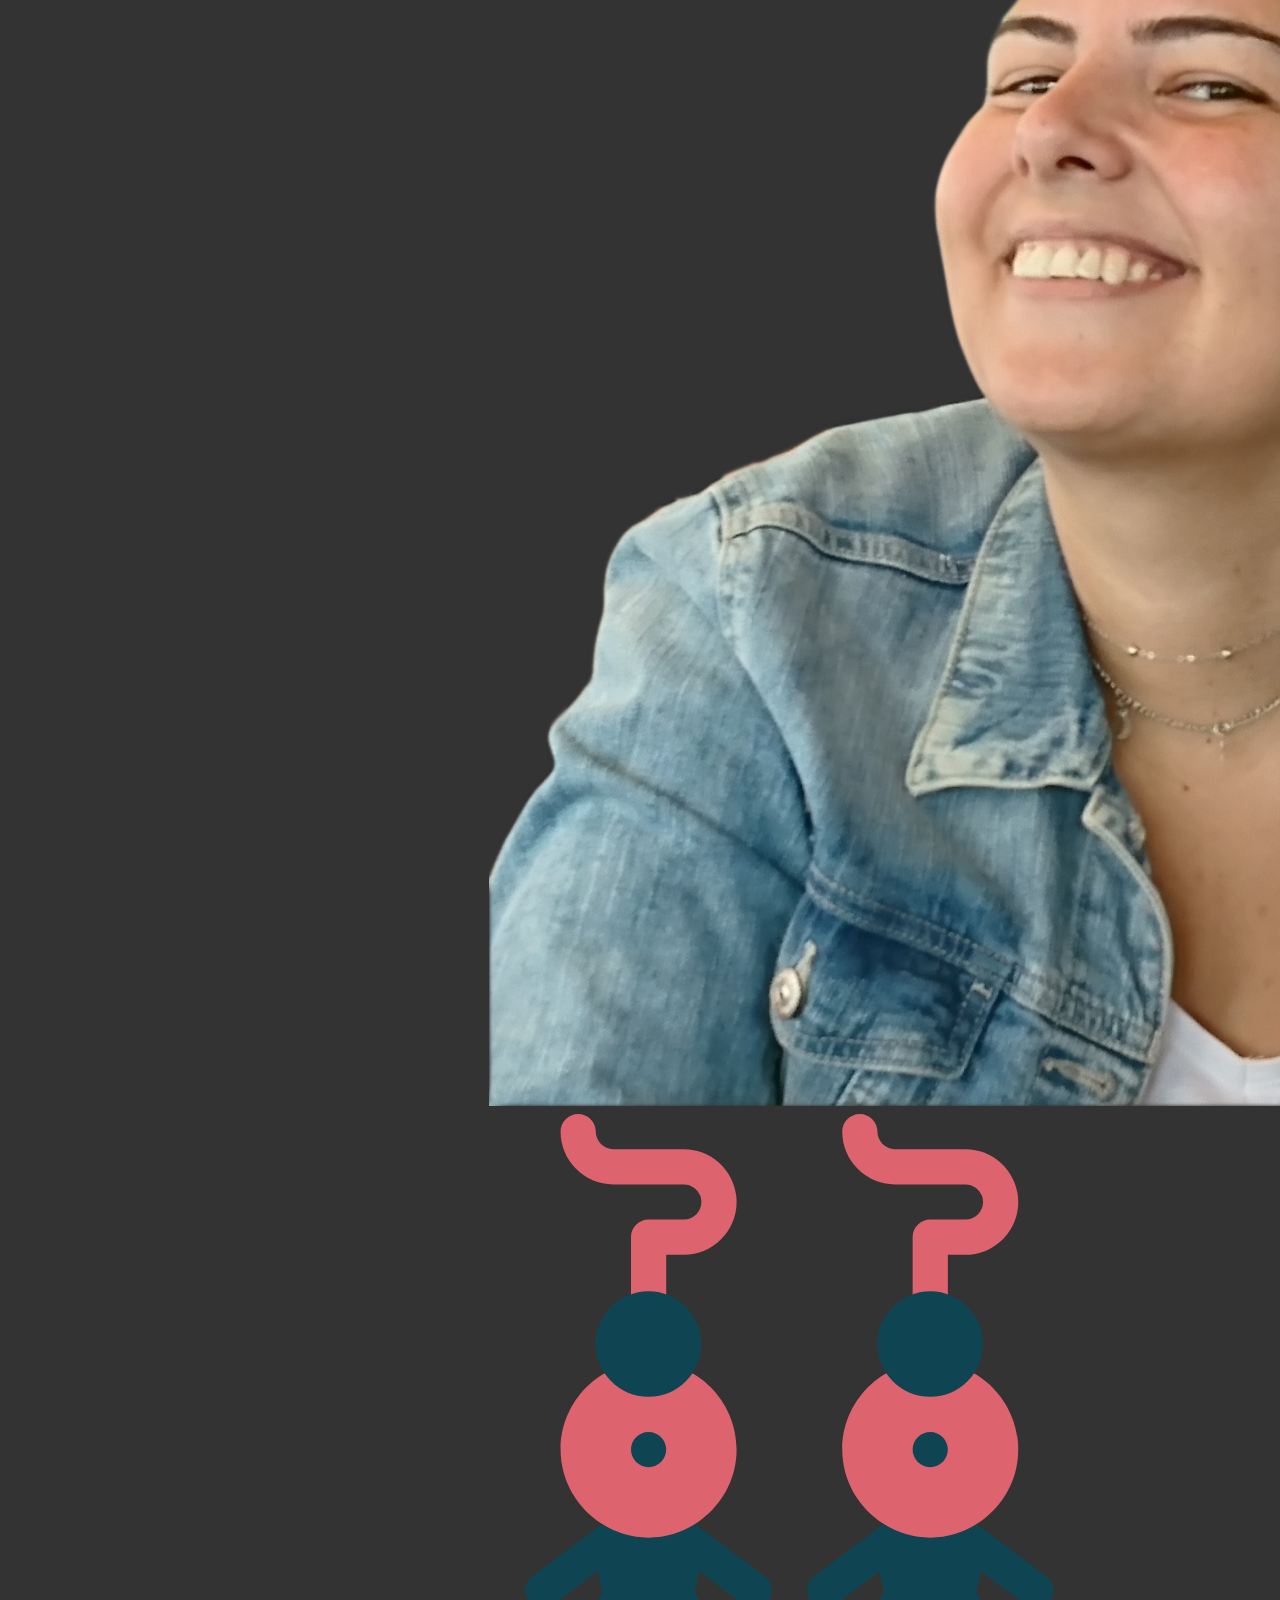
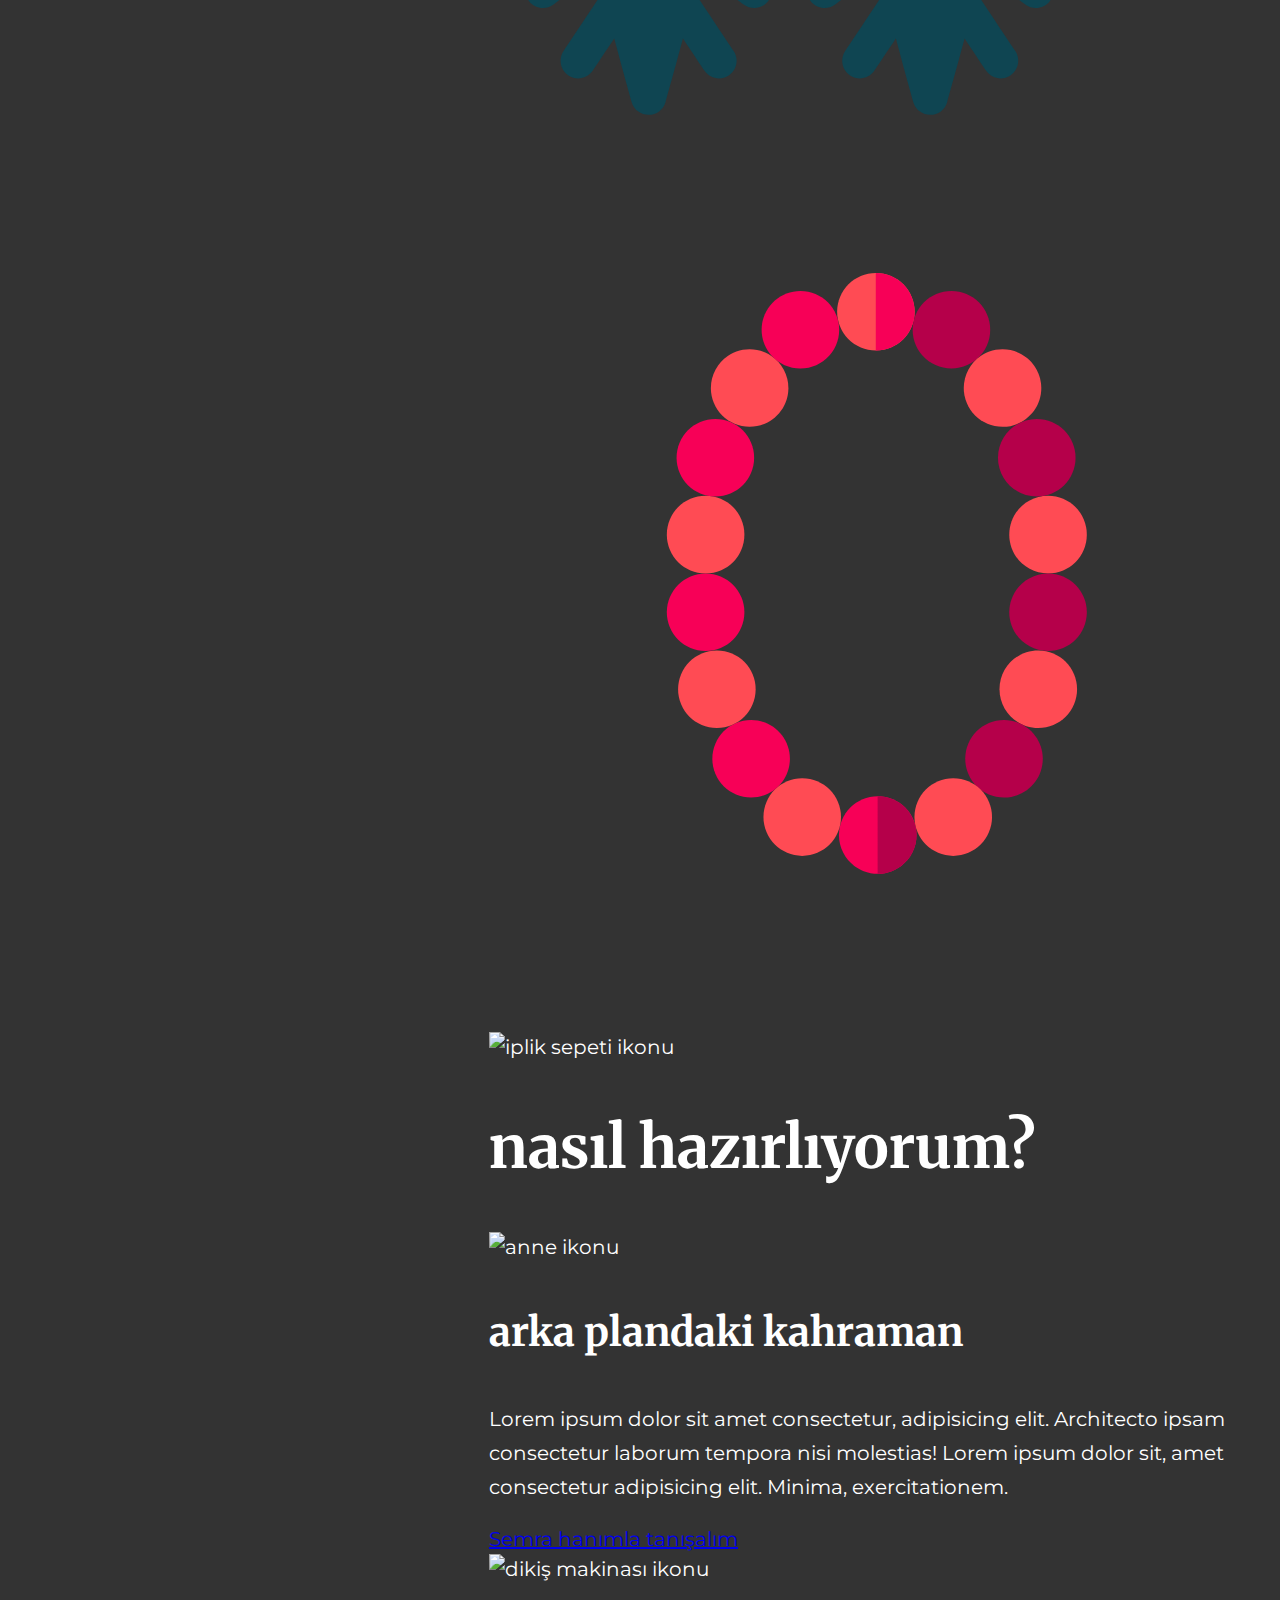
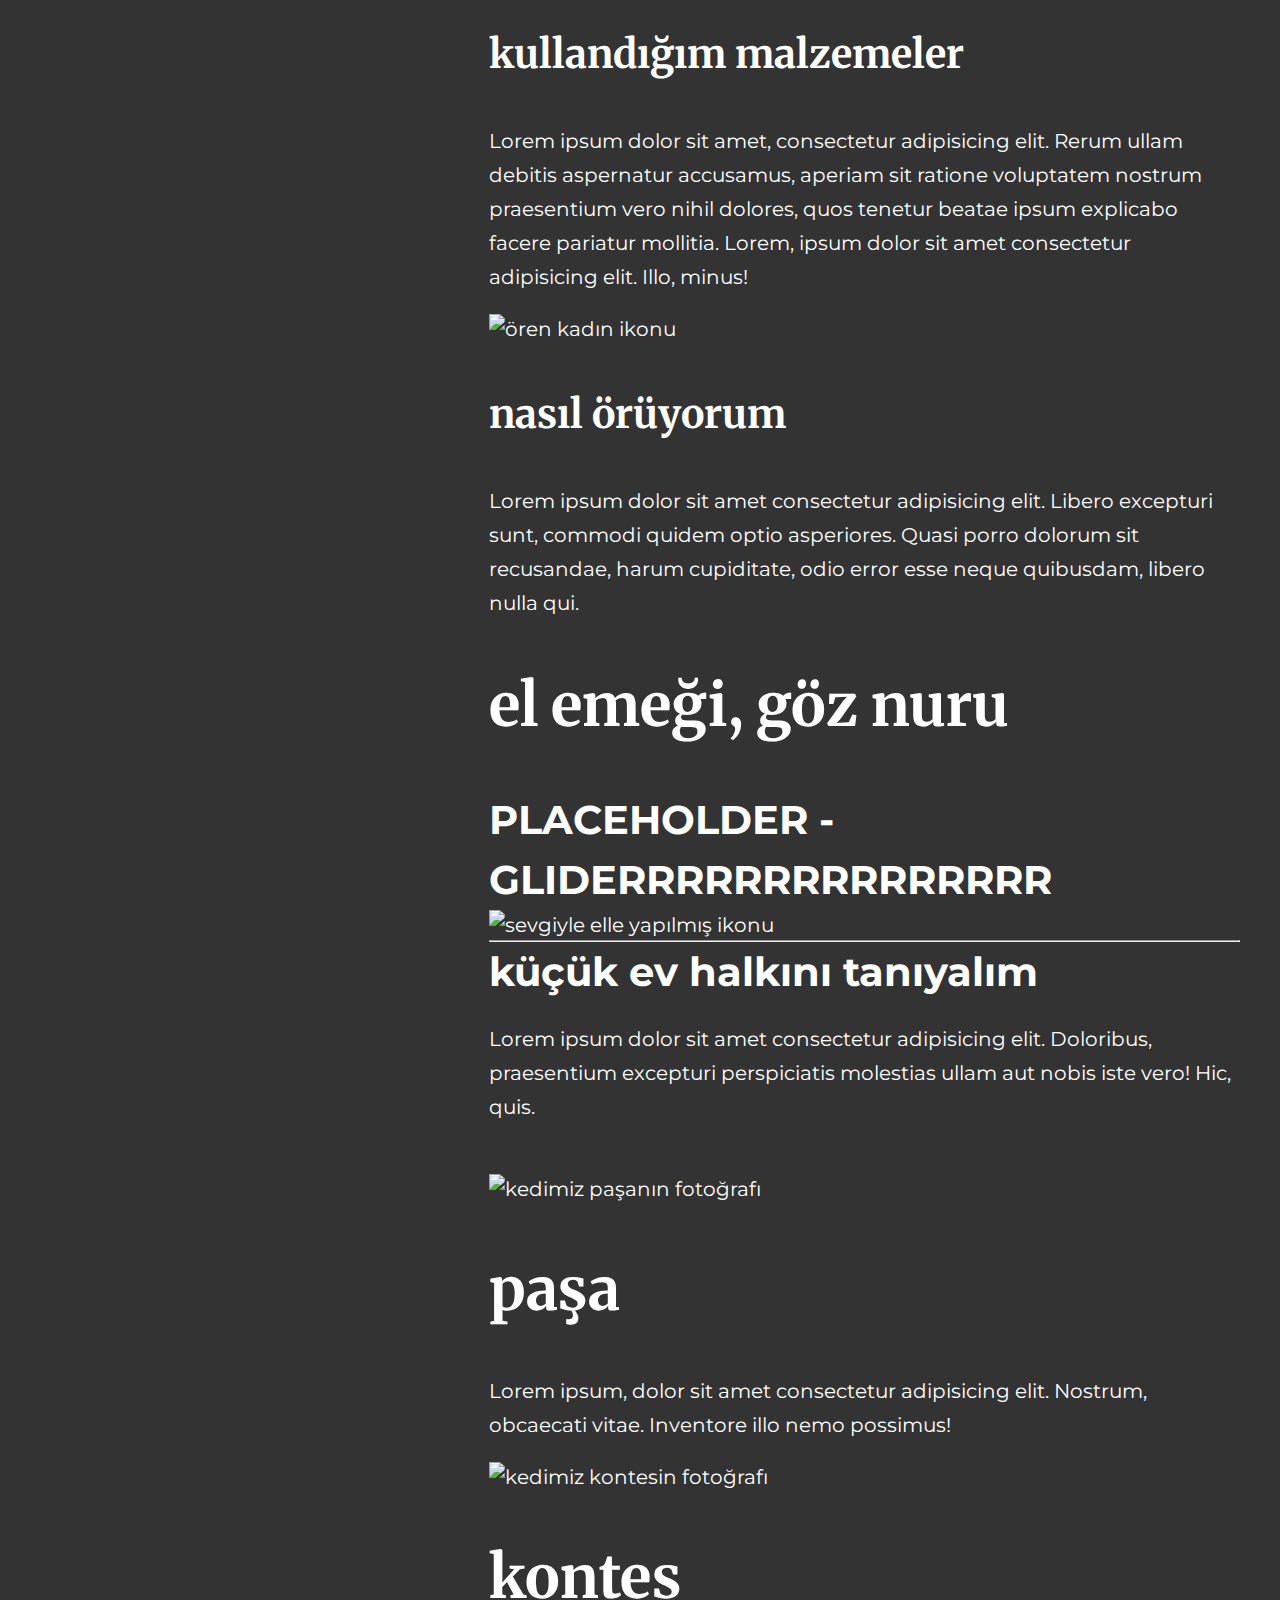
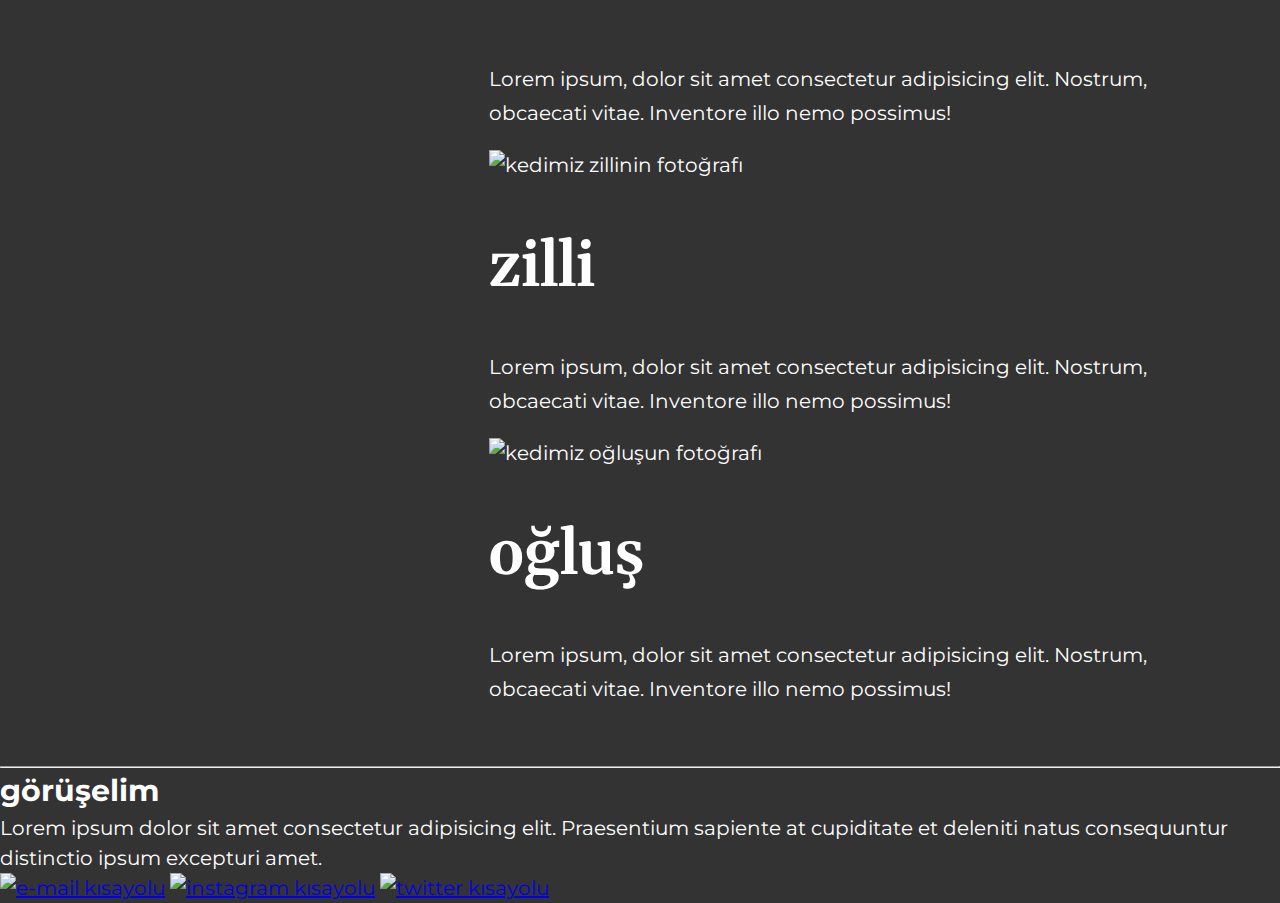
==== commit 6a95830d: "Improve "how" section html and  general container class placement" ====
--- a/index.html
+++ b/index.html
@@ -12,8 +12,7 @@
 		<title>Aslıca</title>
 	</head>
 	<body>
-		<header id="header">
-			<div class="container flow">
+		<header id="header" class="header container">
 				<div class="logobar">
 					<img src="./icons/aslica.svg" alt="Aslıca logo" class="logo" />
 				</div>
@@ -41,11 +40,9 @@
 						<h1 class="motto-title">örerek mutlu oluyorum</h1>
 					</div>
 				</div>
-			</div>
 		</header>
 		<main id="main">
-			<div class="container flow">
-				<section id="hello" class="hello row">
+				<section id="hello" class="hello container row">
 					<h2 class="greet-title">merhaba,<br />ben aslı</h2>
 					<p class="greet-text">
 						Örgü örmek, yoğun ve stresli bir iş gününün ardından sizin için
@@ -558,27 +555,30 @@
 						class="icon-wrapper yarn-icon"
 					/>
 				</section>
-			</div>
-			<section id="how" class="how">
-				<h1>nasıl hazırlıyorum?</h1>
+			<section id="how" class="how container row">
+				<h3 class="how-title">nasıl hazırlıyorum?</h3>
 				<article class="how-card">
 					<div class="how-icon__wrapper">
-						<img src="" alt="anne ikonu" class="how-icon" />
-					</div>
-					<h3 class="how-title">arka plandaki kahraman</h3>
-					<p class="how-text">
+						<img src="./icons/mother.svg" alt="anne ikonu" class="how-icon" />
+					</div>
+					<h4 class="how-card--title">arka plandaki kahraman</h4>
+					<p class="how-card--text">
 						Lorem ipsum dolor sit amet consectetur, adipisicing elit. Architecto
 						ipsam consectetur laborum tempora nisi molestias! Lorem ipsum dolor
 						sit, amet consectetur adipisicing elit. Minima, exercitationem.
 					</p>
-					<a href="#">Semra hanımla tanışalım</a>
+					<a class="how-card__link" href="#">Semra hanımla tanışalım</a>
 				</article>
 				<article class="how-card">
 					<div class="how-icon__wrapper">
-						<img src="" alt="dikiş makinası ikonu" class="how-icon" />
-					</div>
-					<h3 class="how-title">kullandığım malzemeler</h3>
-					<p class="how-text">
+						<img
+							src="./icons/sewingmachine.svg"
+							alt="dikiş makinası ikonu"
+							class="how-icon sewingmachine-icon"
+						/>
+					</div>
+					<h4 class="how-card--title">kullandığım malzemeler</h4>
+					<p class="how-card--text">
 						Lorem ipsum dolor sit amet, consectetur adipisicing elit. Rerum
 						ullam debitis aspernatur accusamus, aperiam sit ratione voluptatem
 						nostrum praesentium vero nihil dolores, quos tenetur beatae ipsum
@@ -588,10 +588,14 @@
 				</article>
 				<article class="how-card">
 					<div class="how-icon__wrapper">
-						<img src="" alt="ören kadın ikonu" class="how-icon" />
-					</div>
-					<h3 class="how-title">nasıl örüyorum</h3>
-					<p class="how-text">
+						<img
+							src="./icons/knitting.svg"
+							alt="ören kadın ikonu"
+							class="how-icon"
+						/>
+					</div>
+					<h4 class="how-card--title">nasıl örüyorum</h4>
+					<p class="how-card--text">
 						Lorem ipsum dolor sit amet consectetur adipisicing elit. Libero
 						excepturi sunt, commodi quidem optio asperiores. Quasi porro dolorum
 						sit recusandae, harum cupiditate, odio error esse neque quibusdam,
@@ -599,10 +603,9 @@
 					</p>
 				</article>
 			</section>
-			<hr />
-			<section id="products" class="products flow">
+			<section id="products" class="products">
 				<div class="product-title">
-					<h2>el emeği, göz nuru</h2>
+					<h3>el emeği, göz nuru</h2>
 				</div>
 				<div class="glider">
 					<h1>PLACEHOLDER - GLIDERRRRRRRRRRRRRRR</h1>
@@ -699,7 +702,7 @@
 		</main>
 		<hr />
 		<footer id="footer">
-			<div class="container flow">
+			<div class="container">
 				<div id="meet" class="meet_info">
 					<h2 class="meet_title">görüşelim</h2>
 					<p class="meet_text">
--- a/styles/main.css
+++ b/styles/main.css
@@ -1,200 +1,86 @@
-@import "reset.css";
-
+@import url("https://fonts.googleapis.com/css2?family=Merriweather&family=Montserrat:wght@300&display=swap");
 :root {
-    --ff-h1: 'Merienda', cursive;
-    --ff-h: 'Merriweather', sans-serif;
-    --ff-p: 'Nunito', sans-serif; 
-
-    --fw-r: 400;
-    --fw-m: 700;
-    --fw-b: 900;
-
-    --fs-n: 1.125rem;
-    --fs-m: 2.5rem;
-    --fs-b: 4rem;
-
-    --clr-primary: hsl(355, 64%, 63%, 1);
-    --clr-secondary: rgba(15, 69, 82, 1);
-    --clr-bg-one: rgba(116, 210, 202, 1);
-    --clr-bg-two: rgba(109, 174, 219, 1);
-    --clr-accent: rgba(240, 247, 87, 1);
+  --base: 10;
+  --len: 10; /* length of title */
 }
 
-/* TYPOGRAPHY AND FONTS */
+*,
+*::before,
+*::after {
+  padding: 0;
+  margin: 0;
+  box-sizing: border-box;
+}
+html {
+  background-color: #333;
+  color: #fff;
+  font-size: 20px;
+  font-family: "Montserrat", sans-serif;
+  line-height: 1.5;
+  font-weight: 400;
+}
+header {
+  height: 100vh;
+  font-family: "Merriweather", serif;
 
-body {
-    background-color: var(--clr-bg-one);
-    font-family: var(--ff-p);
-    font-size: var(--fs-n);
-    font-weight: var(--fw-r);
-    line-height: 1.6;
-    color: var(--clr-secondary)
+  display: flex;
+  flex-direction: column;
+  place-content: center;
+  position: relative;
+}
+header::before {
+  position: absolute;
+  content: "";
+  width: 100vw;
+  height: 100vh;
+  z-index: -1;
+  background-image: url(../house.jpg);
+  background-position: center;
+  background-size: cover;
 
+  transform: scale(2.4);
+  transition: transform 0.5s ease-in 0.5s;
+}
+.loaded header::before {
+  transform: scale(1);
+}
+header h1 {
+  font-size: calc(2vh + 2vw + 2rem * (var(--base) / var(--len)));
+  line-height: 1.5;
+  padding-left: 2rem;
+  background-color: hsla(0, 0%, 100%, 0.8);
+  color: #000;
+
+  height: 33vh;
+  display: flex;
+  flex-direction: column;
+  justify-content: center;
+  /* PHI 38.2 : 61.8 */
+  border-left: 38.2vw solid hsla(0, 0%, 0%, 0.8);
 }
 
-h1 {
-    font-family: var(--ff-h1);
-    font-size: var(--fs-m);
-    font-weight: var(--fw-m);
+main {
+  padding: 2rem 2rem 2rem 2rem;
+}
+@media all and (min-width: 700px) {
+  main {
+    padding: 2rem 2rem 2rem 0rem;
+    margin-left: 38.2vw;
+  }
 }
 
-h2,h3 {
-    font-family: var(--ff-h);
-    font-size: var(--fs-b);
-    font-weight: var(--fw-b);
+main h3 {
+  font-size: 3rem;
+  font-family: "Merriweather", serif;
+  margin: 2rem 0;
 }
-
-
-/* LAYOUT */
-#header,
-#hello {
-    background-color: var(--clr-bg-one);
+main h4 {
+  font-size: 2rem;
+  font-family: "Merriweather", serif;
+  margin: 2rem 0;
 }
-
-.container {
-    max-width: 1200px;
-    margin: 0 auto;
-}
-
-/* LOGO-BAR */
-.logo {
-    height: 150px;
-    margin-left: auto;
-    margin-right: auto;
-    padding-top: 0.7em;
-    padding-bottom: 0.7em;;
-    width: 50%;
-}
-
-/* NAVBAR */
-
-.navbar {
-    padding-top: 1.2rem;
-    padding-bottom: 1.2rem;
-
-}
-
-.nav-list {
-    display: flex;
-    flex-wrap: wrap;
-    justify-content: center;
-}
-
-.nav-list__item {
-    padding-bottom: 1rem;
-}
-
-.nav-list__link {
-    padding: 1rem;
-    text-decoration: none;
-    color: var(--clr-secondary);
-}
-
-.nav-list__link:hover {
-    text-decoration: underline;
-    text-decoration-color: var(--clr-secondary);
-    text-underline-offset: 0.3em;
-}
-
-/* MOTTOBAR */
-
-.mottobar {
-    height: 50vh;
-    background-image: url(../images/loveknot_600x600.jpg);
-    background-repeat: no-repeat;
-    background-size: cover;
-    background-position: center left;
-}
-
-.motto-shade {
-    height: 100%;
-    width: 100%;
-    background: rgba(12,12,12, 0.2);
-    display: flex;
-    justify-content: center;
-    align-items: center;
-}
-
-.motto-title {
-    font-size: 3rem;
-    color: #fff;
-    text-align: center;
-    padding: 2rem;
-    letter-spacing: 5px;
-}
-
-/* GREET */
-
-.hello {
-    position: relative;
-    flex-direction: column;
-    justify-content: center;
-    align-items: center;
-    padding-bottom: 14em;
-    z-index:-1;
- }
-
- .row {
-    display: flex;
- }
- 
- .greet-title {
-    color: var(--clr-primary);
-    text-align: center;
-    padding: 1em 0;
-    order: 0;
-    z-index: 1;
- }
-
- .greet-text {
-    text-align: center;
-    padding: 2em 1em; 
-    order: 2;
-    z-index: 1;
- }
-
- .greet-image {
-    width: 80%;
-    order: 1;
-    z-index: 1;
- }
- 
- .asli-photo {
-     background-color: var(--clr-accent);
-     border-radius: 50%;
- }
-
- .icon-wrapper {
-     position: absolute;
- }
-
- .earrings-icon--wrapper {
-     top: 17em;
-     left: -3em;
-     width: 15em;
-     height: 15em;
-}
-
-.necklace-icon--wrapper {
-    top: 20em;
-    right: -7em;
-    width: 20em;
-    height: 20em;
-}
-
-.yarn-icon {
-    bottom: -50px;
-    width: 90%;
-    height: 300px;
-    z-index: 0;
-}
-
-
- /* HOW */
-
-.how {
-    background-color: var(--clr-bg-two);
-}
-
-
-
+main p {
+  font-size: 1rem;
+  line-height: 1.7;
+  margin: 1rem 0;
+}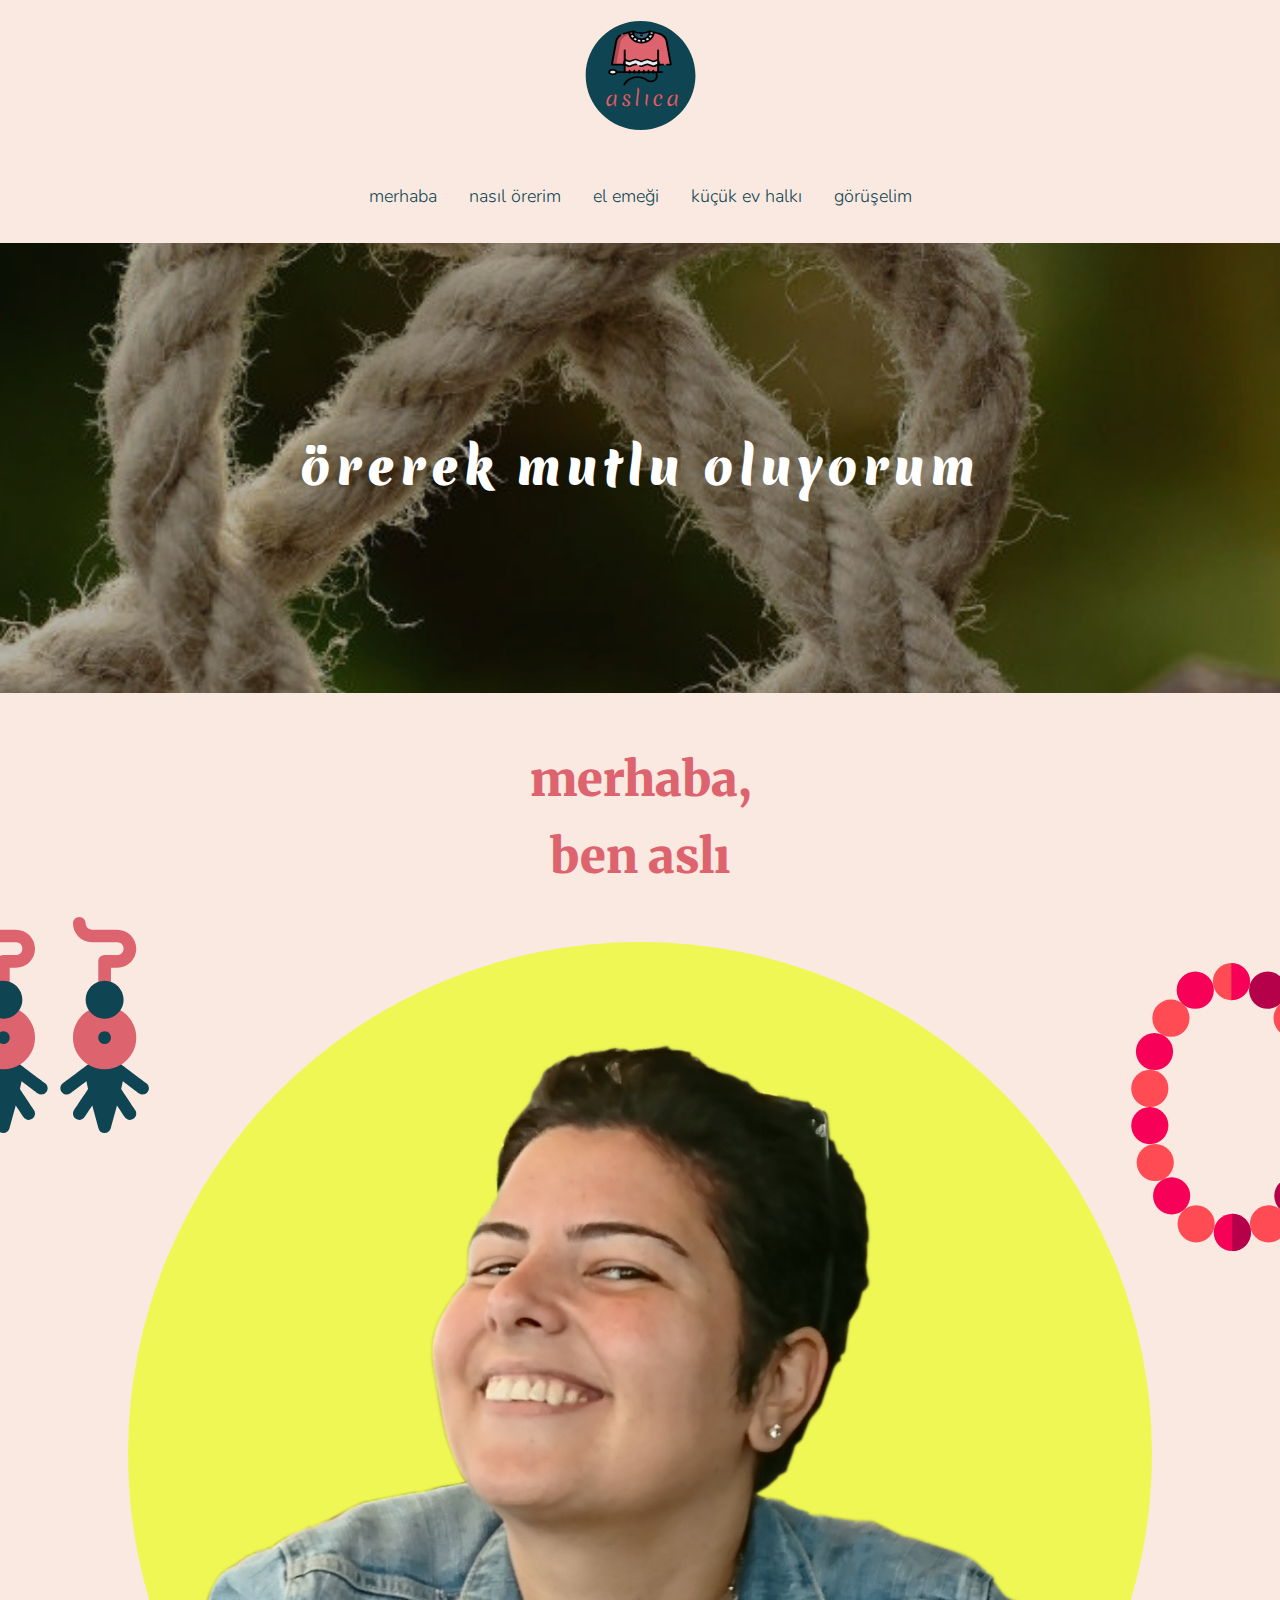
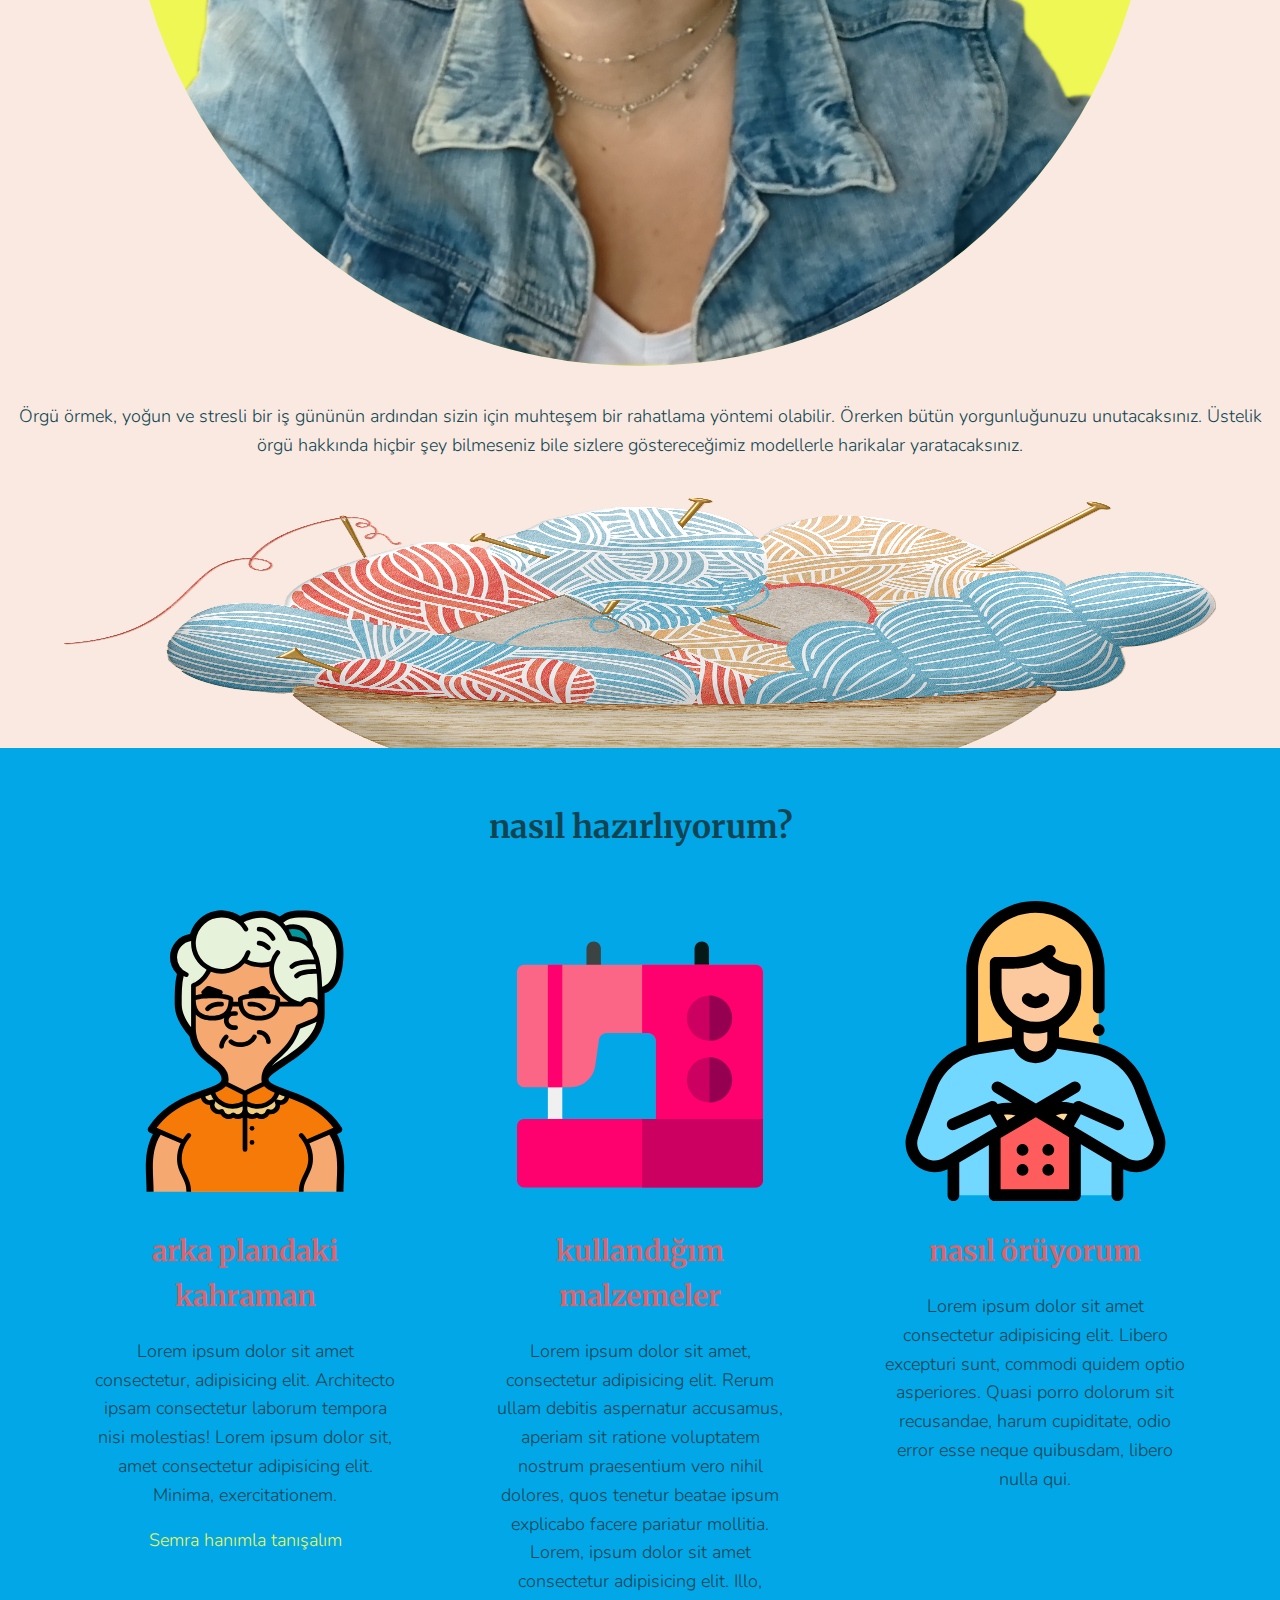
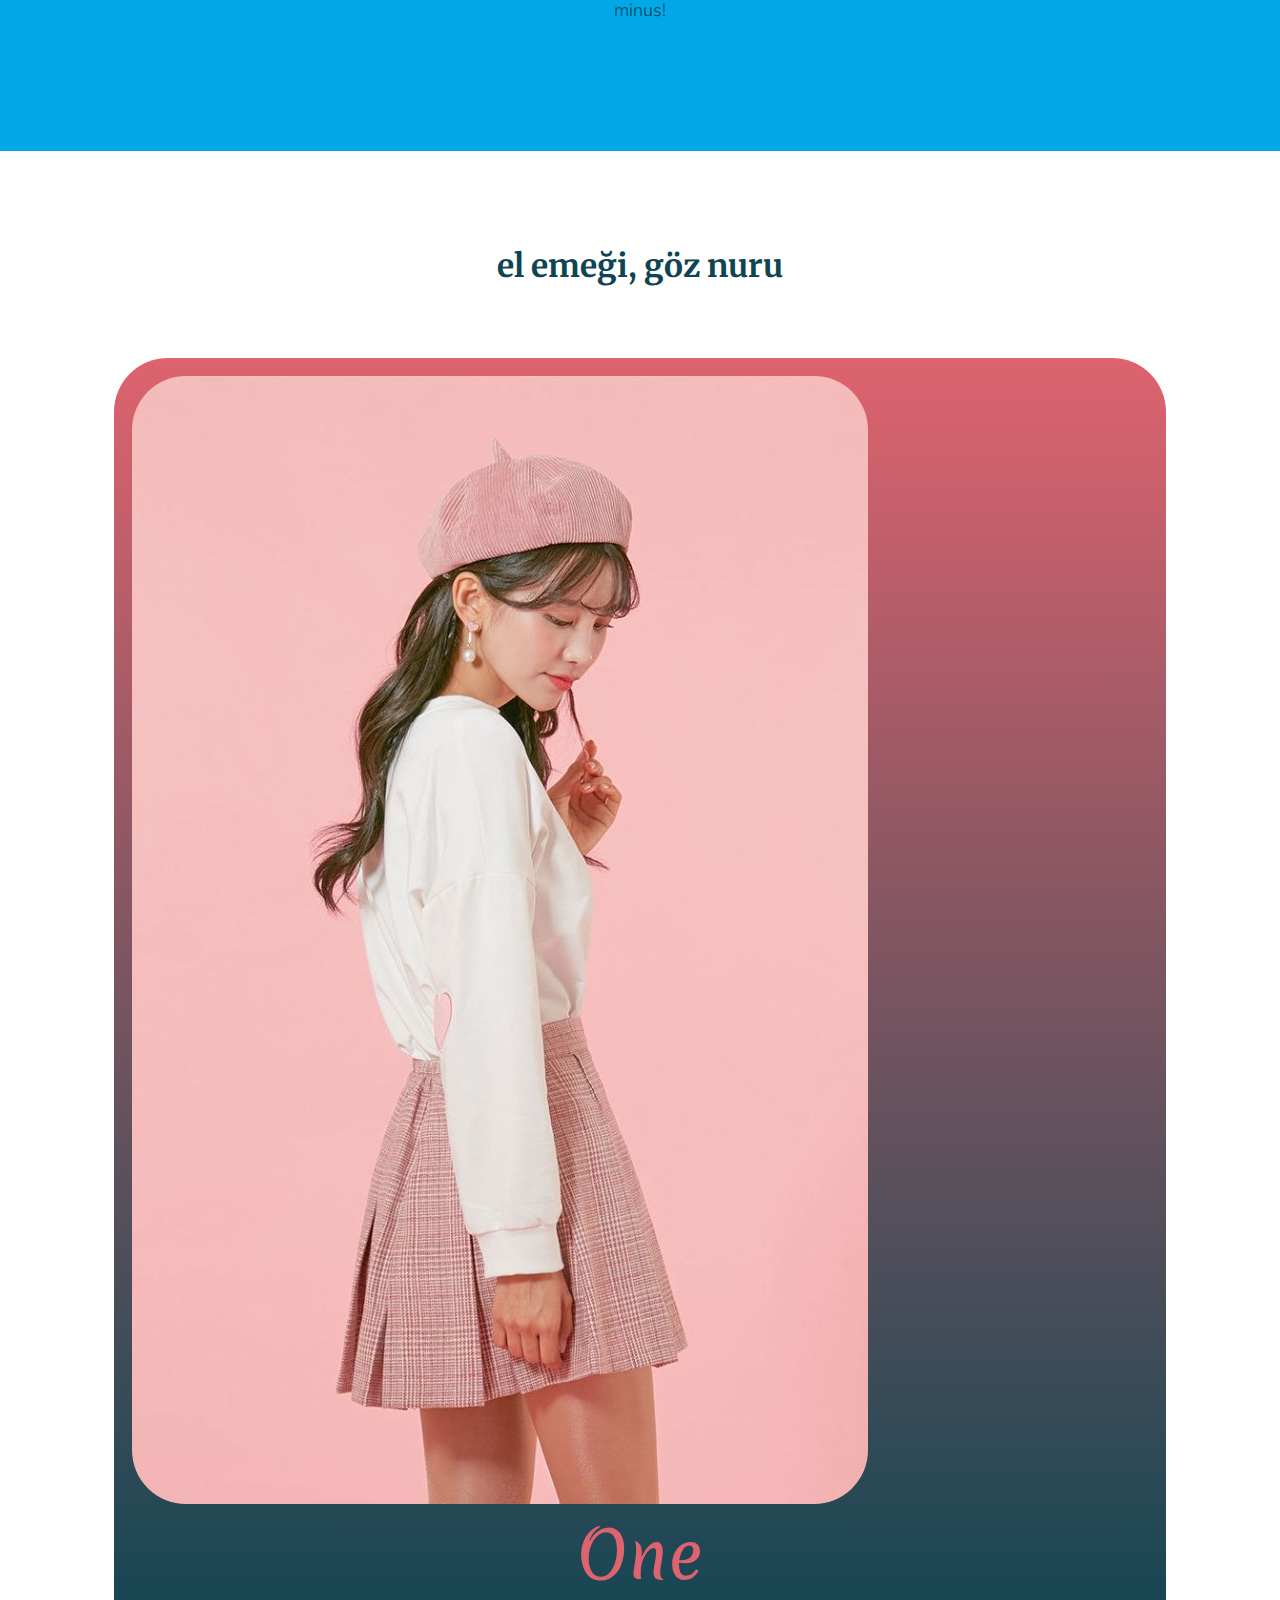
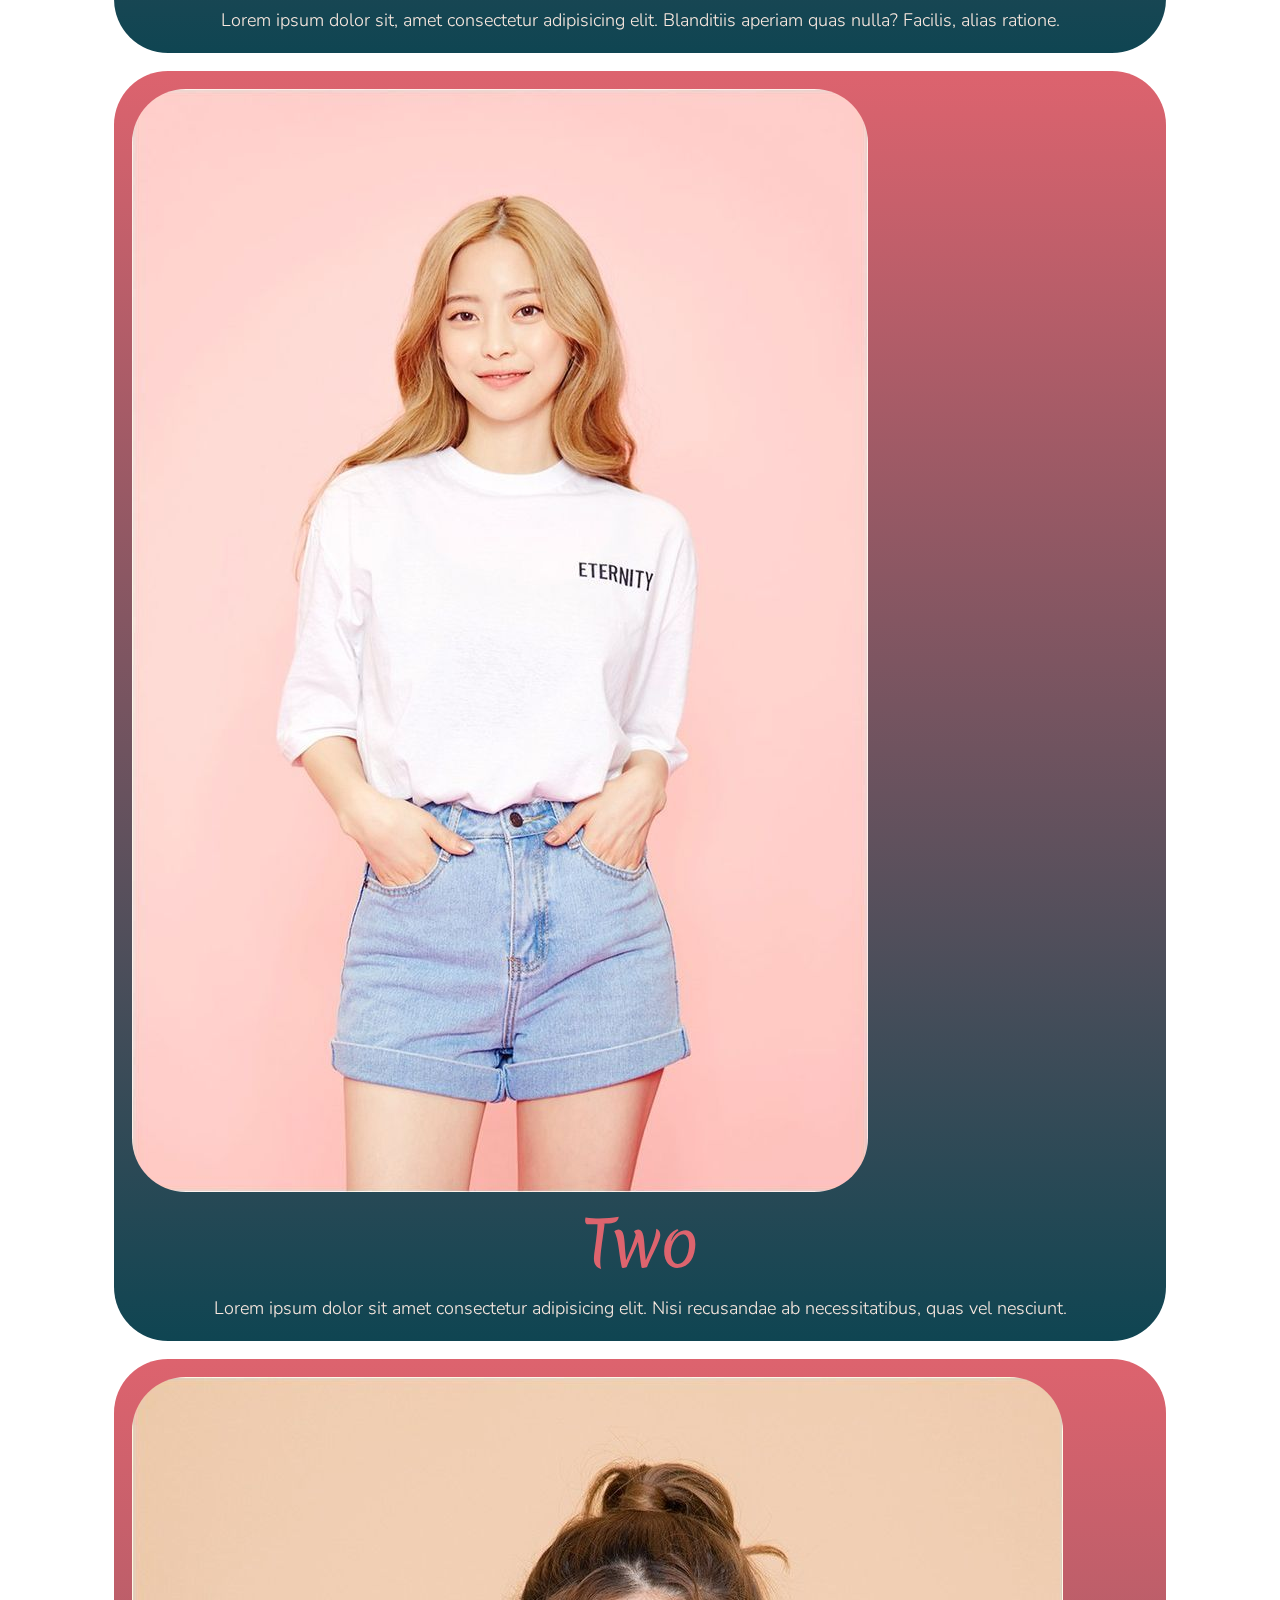
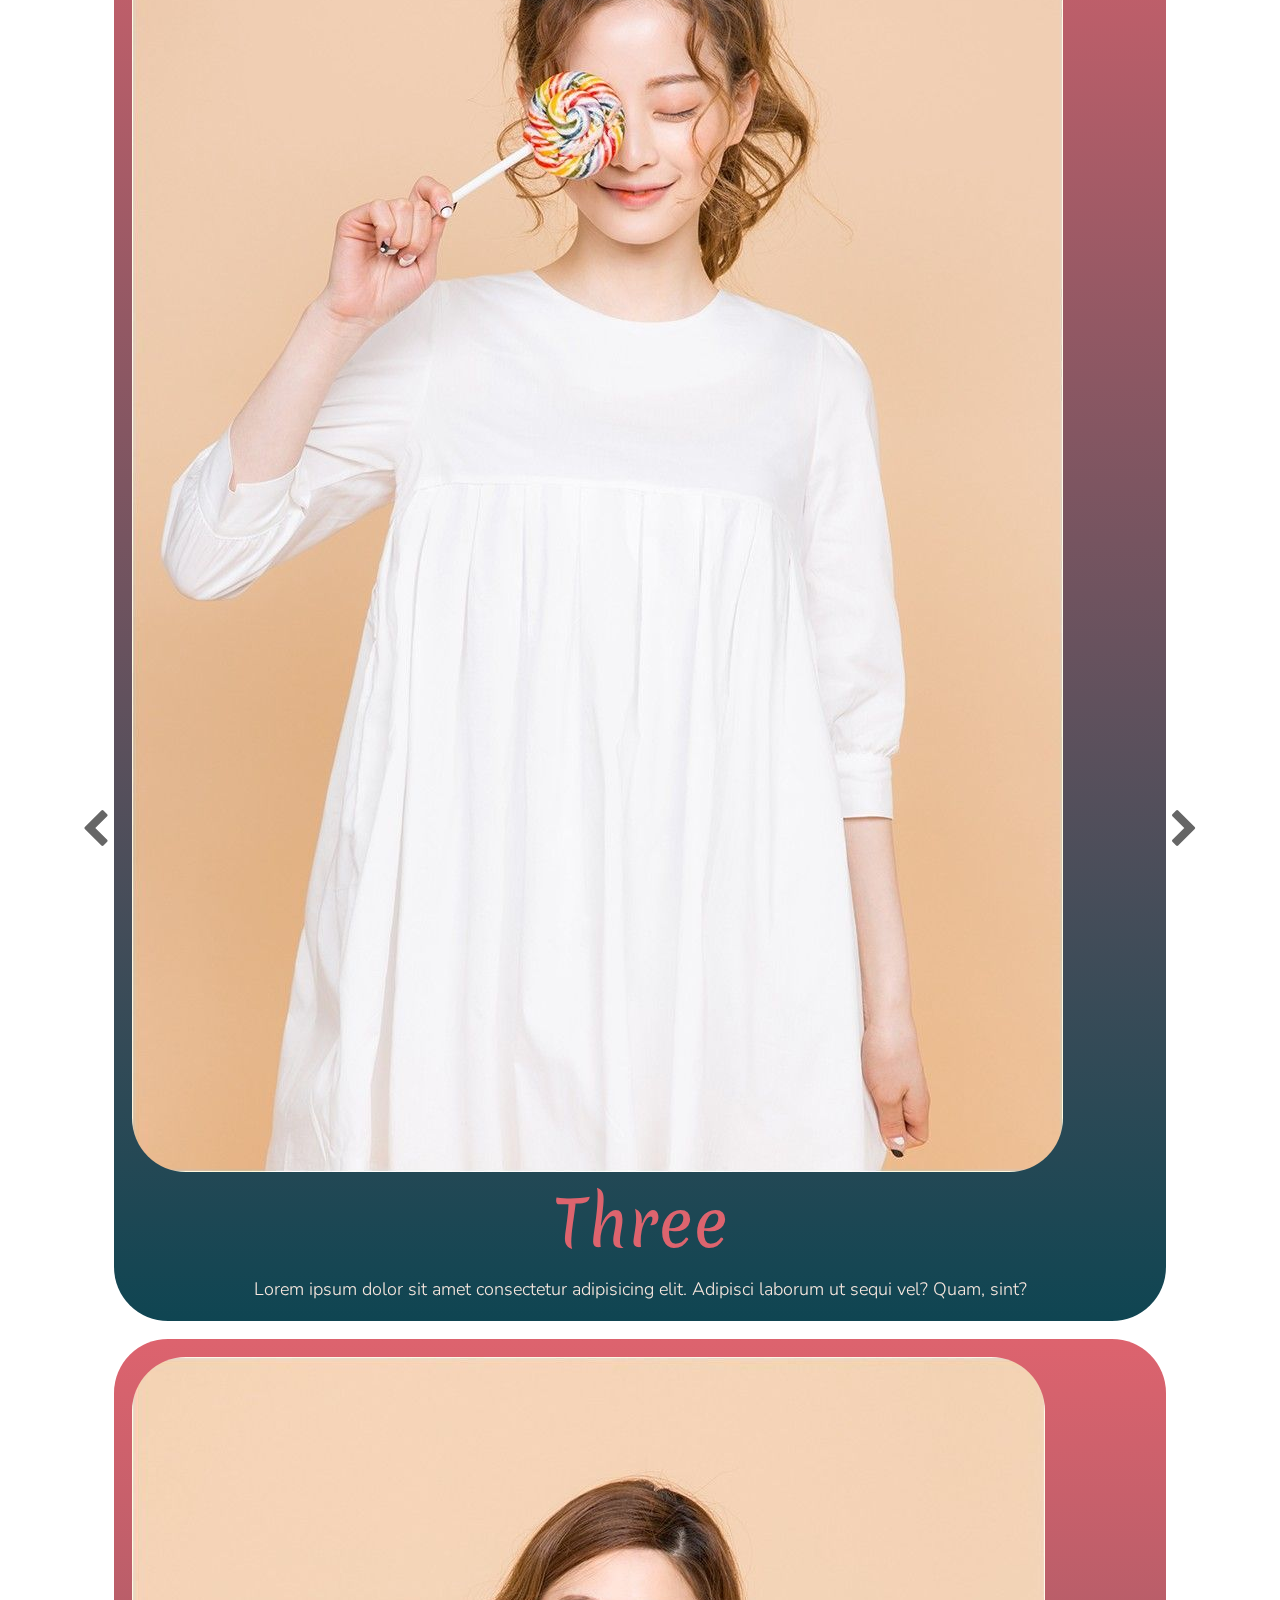
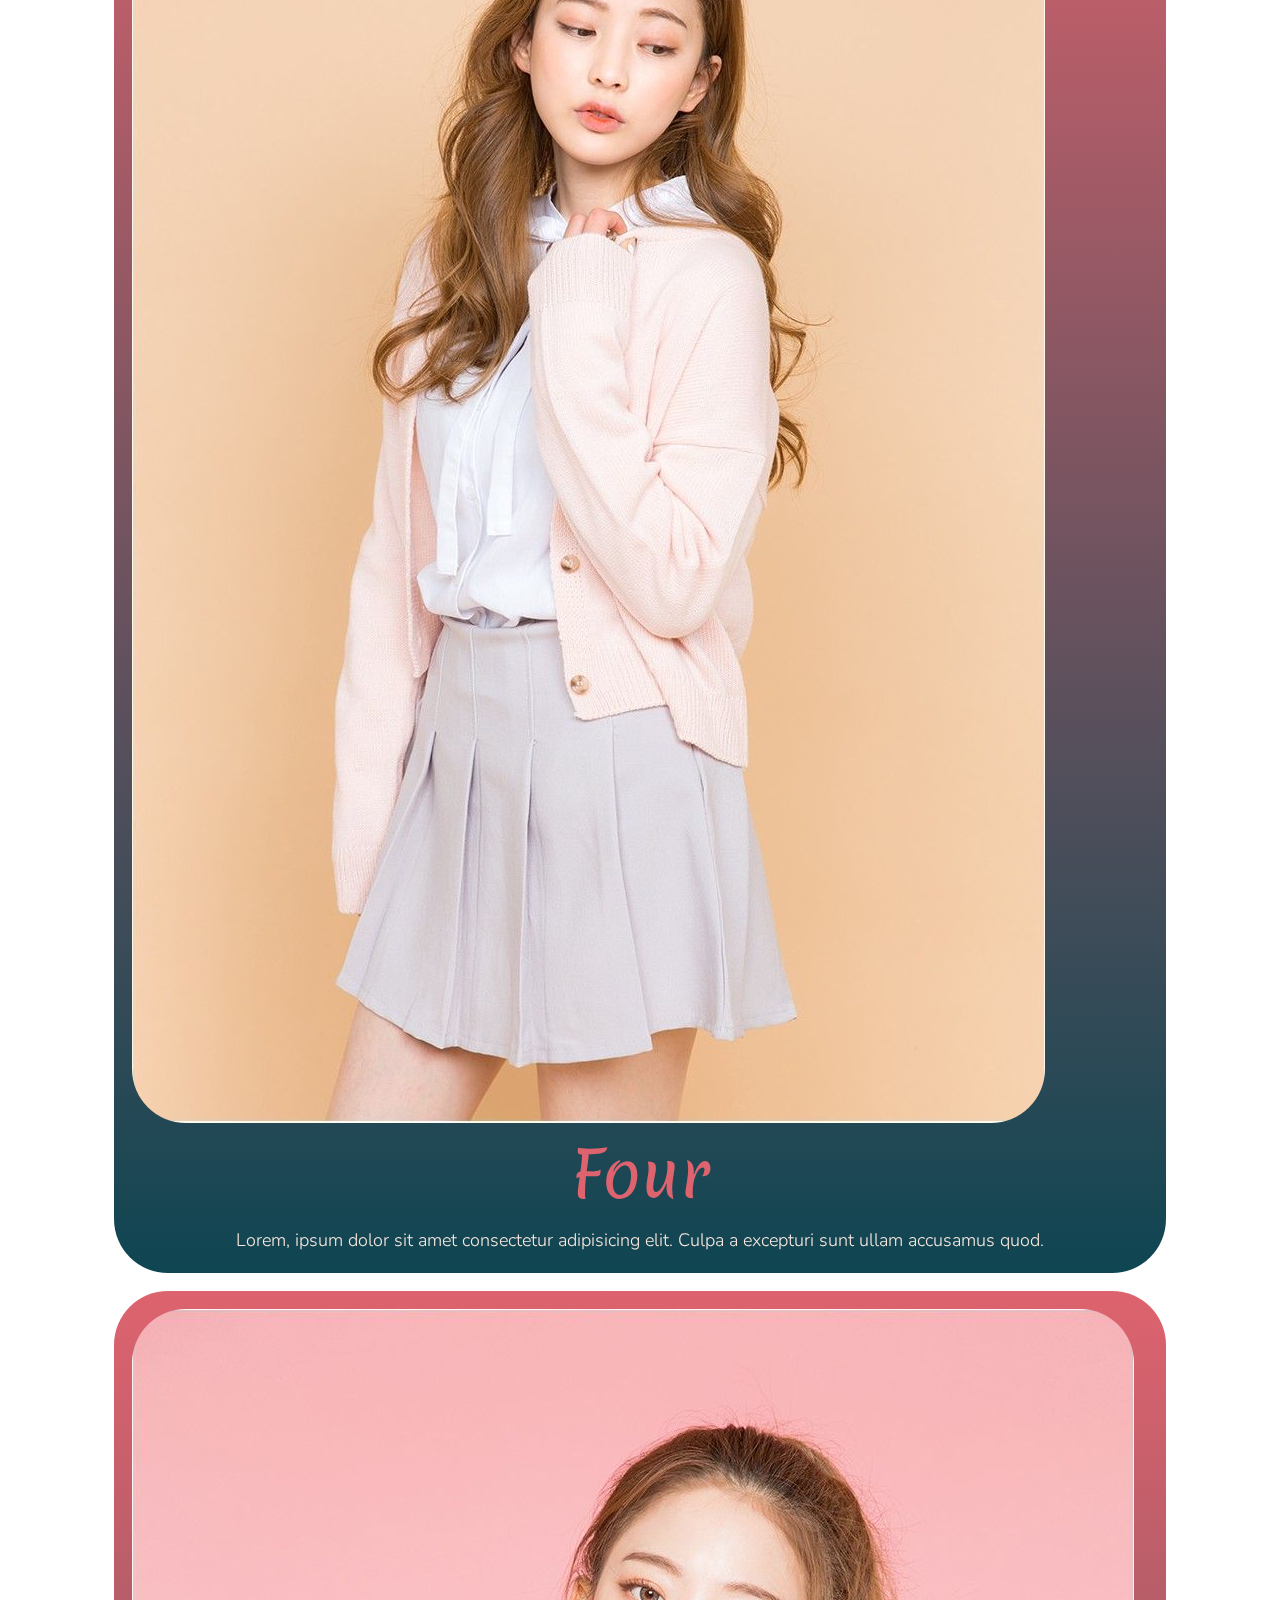
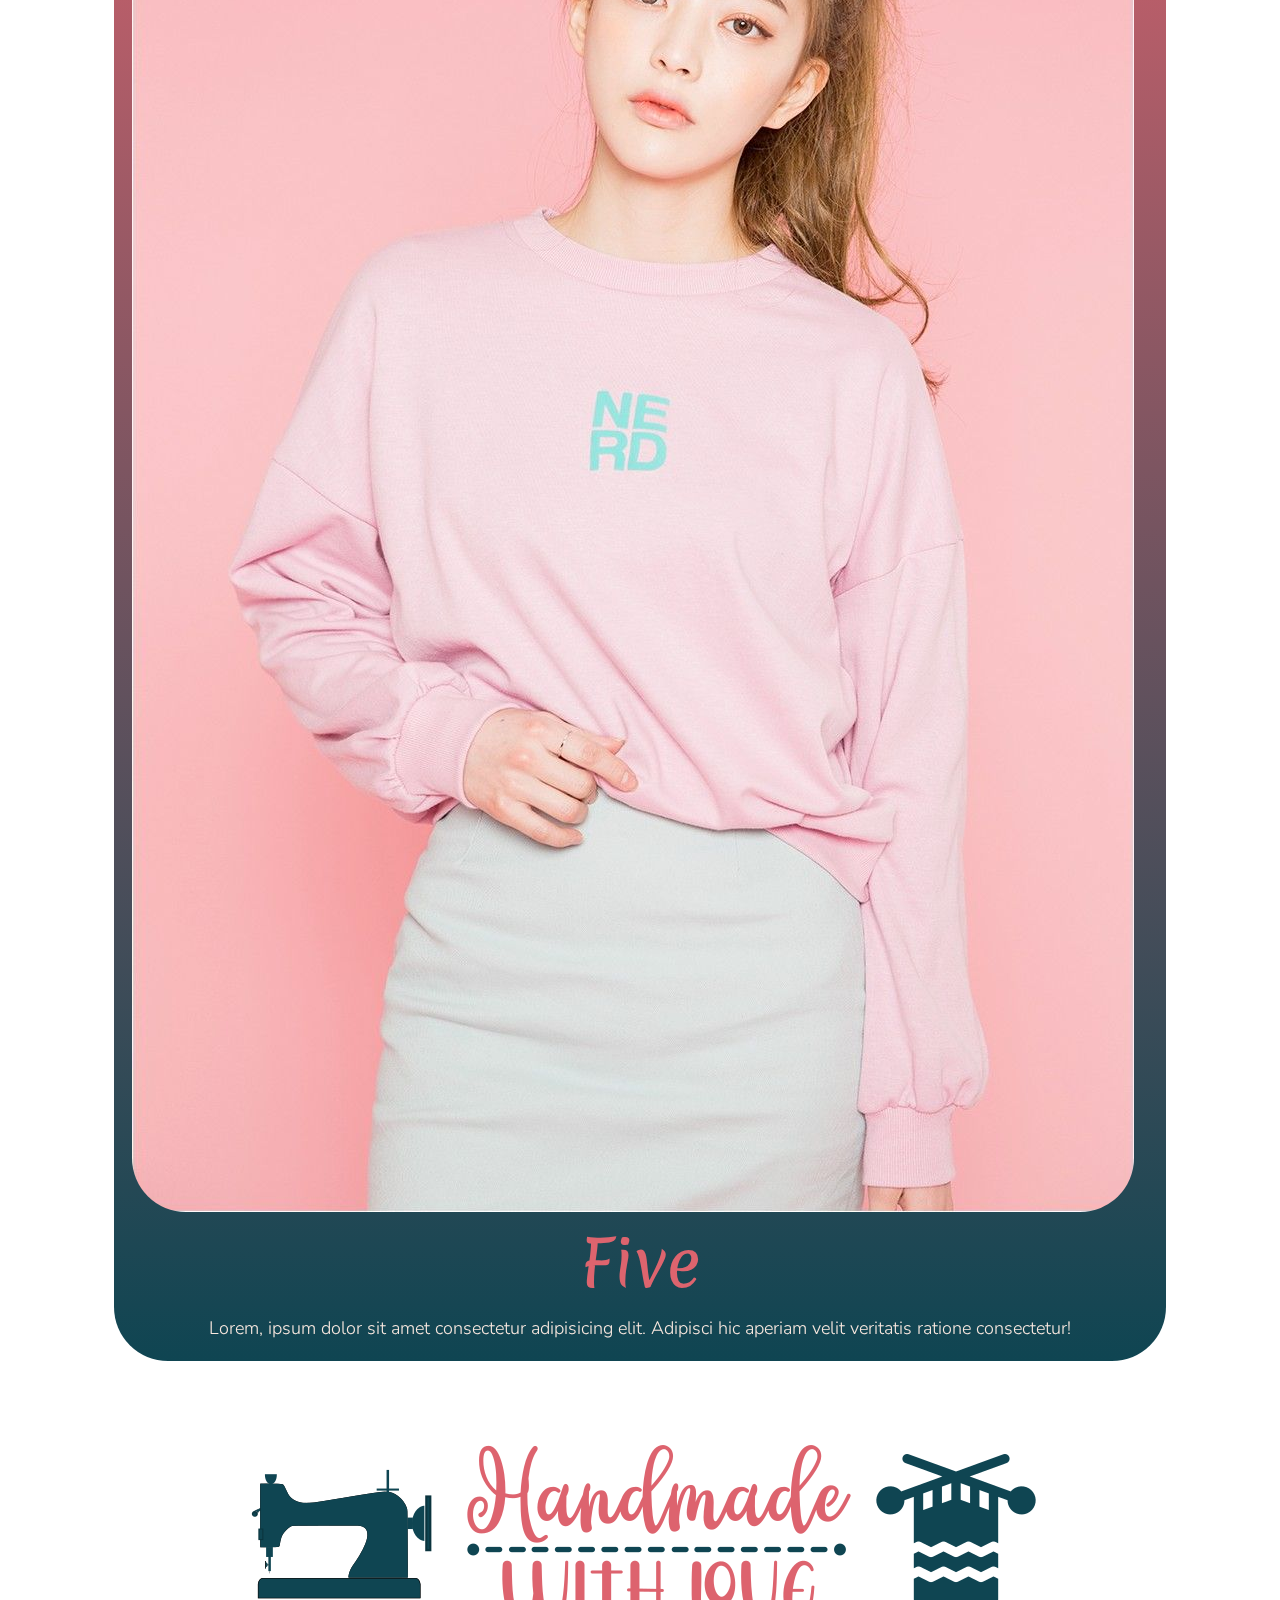
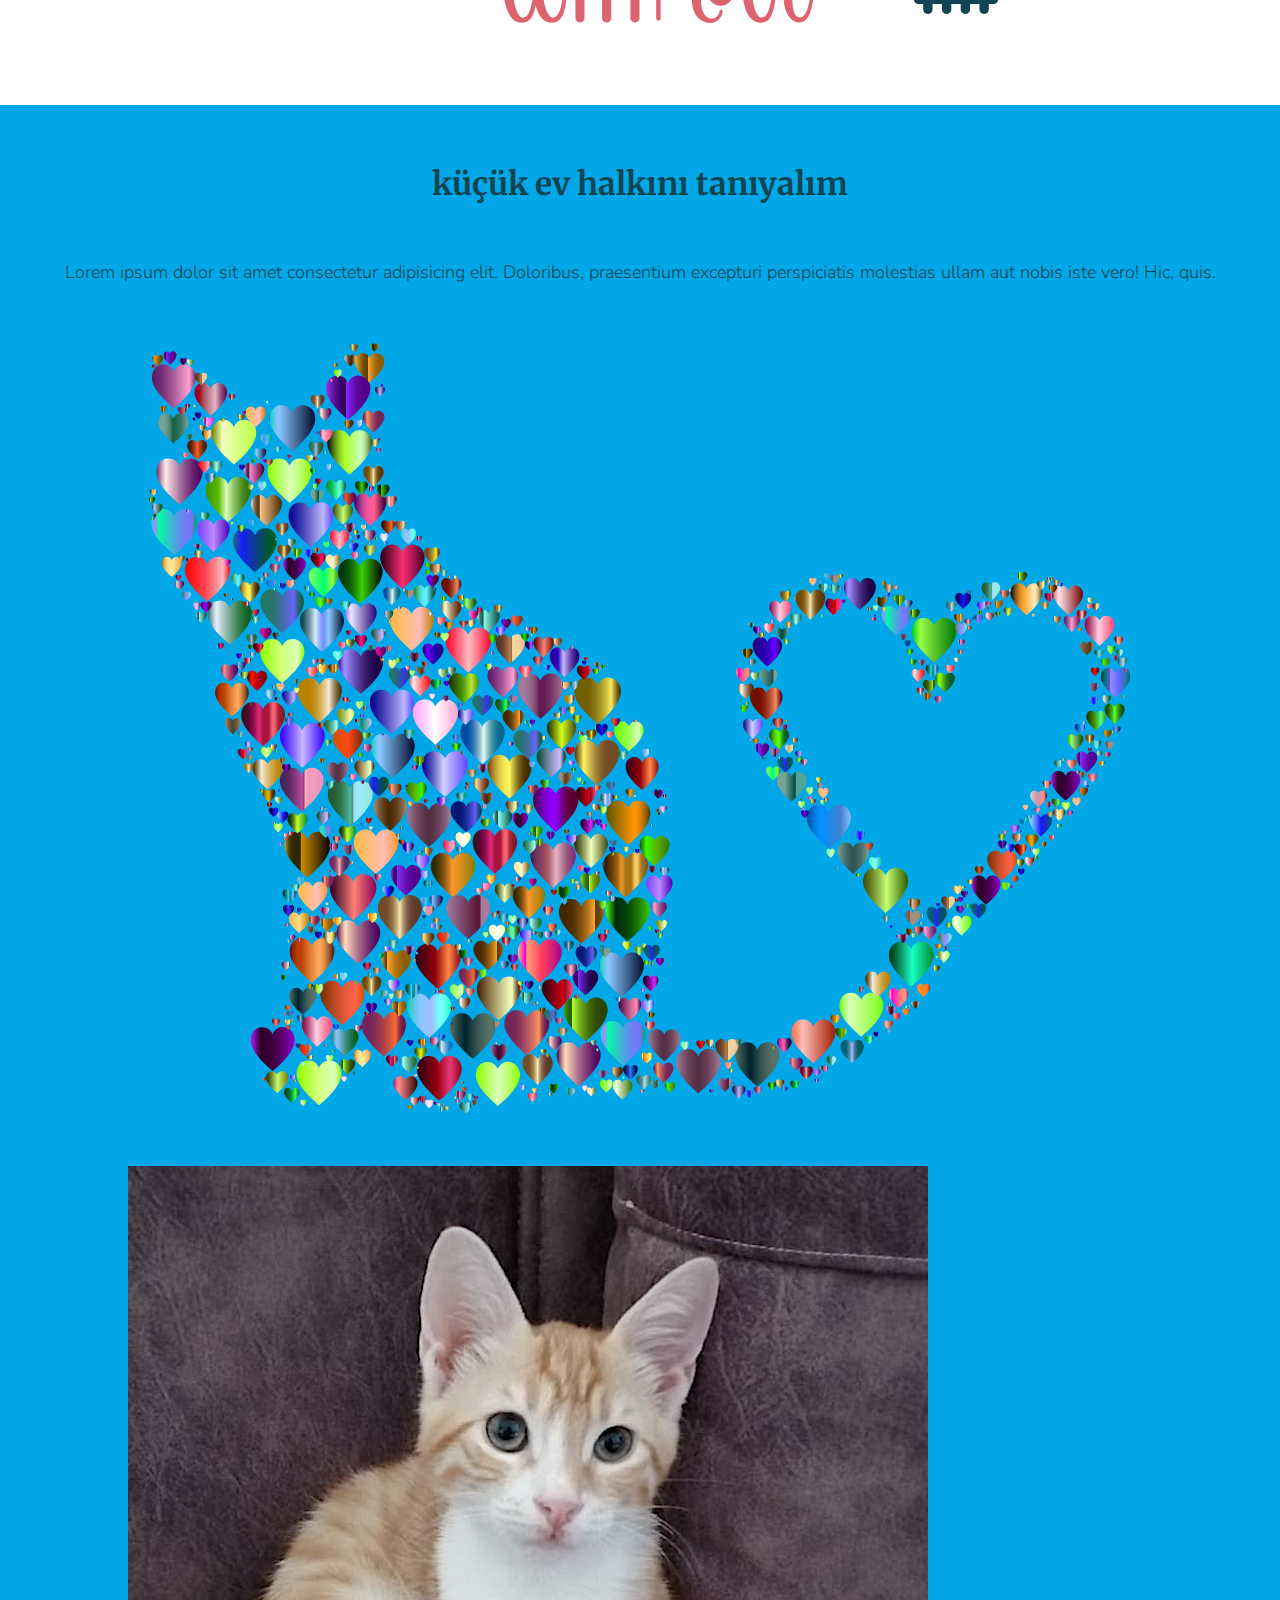
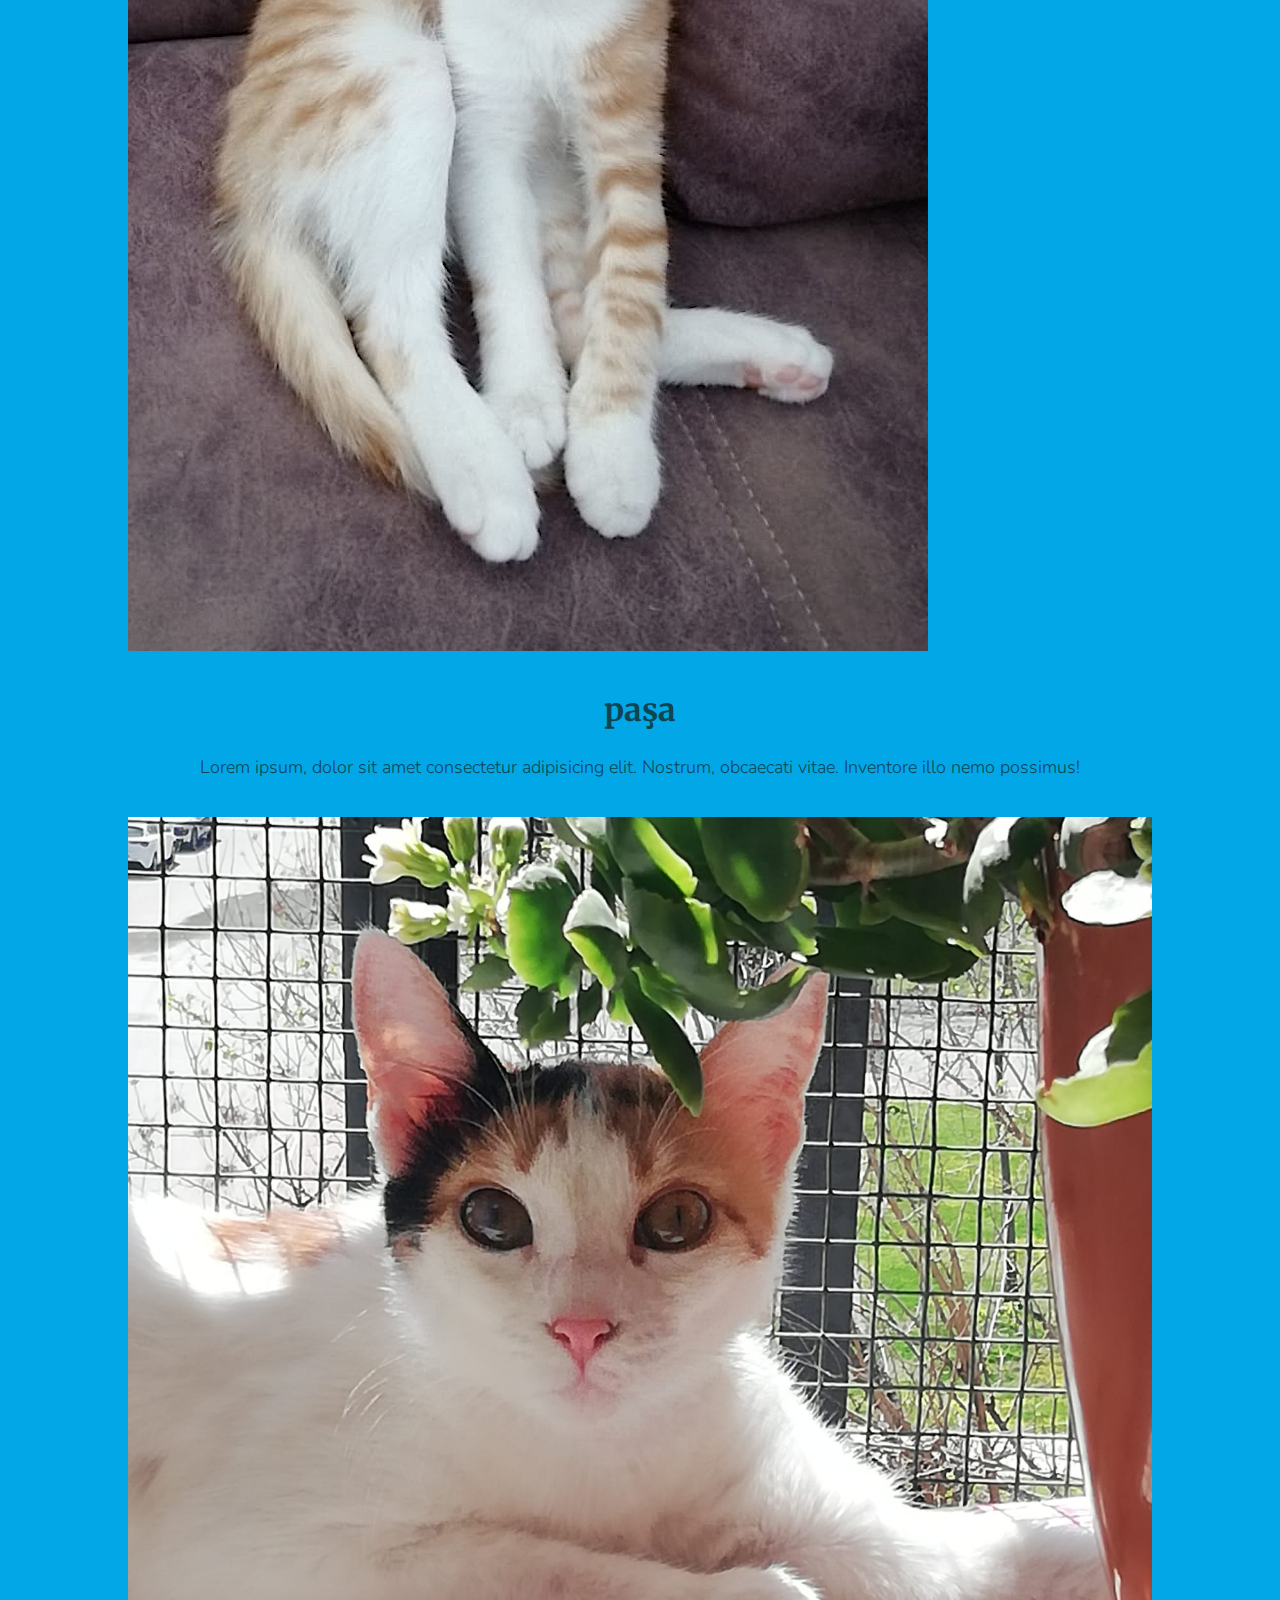
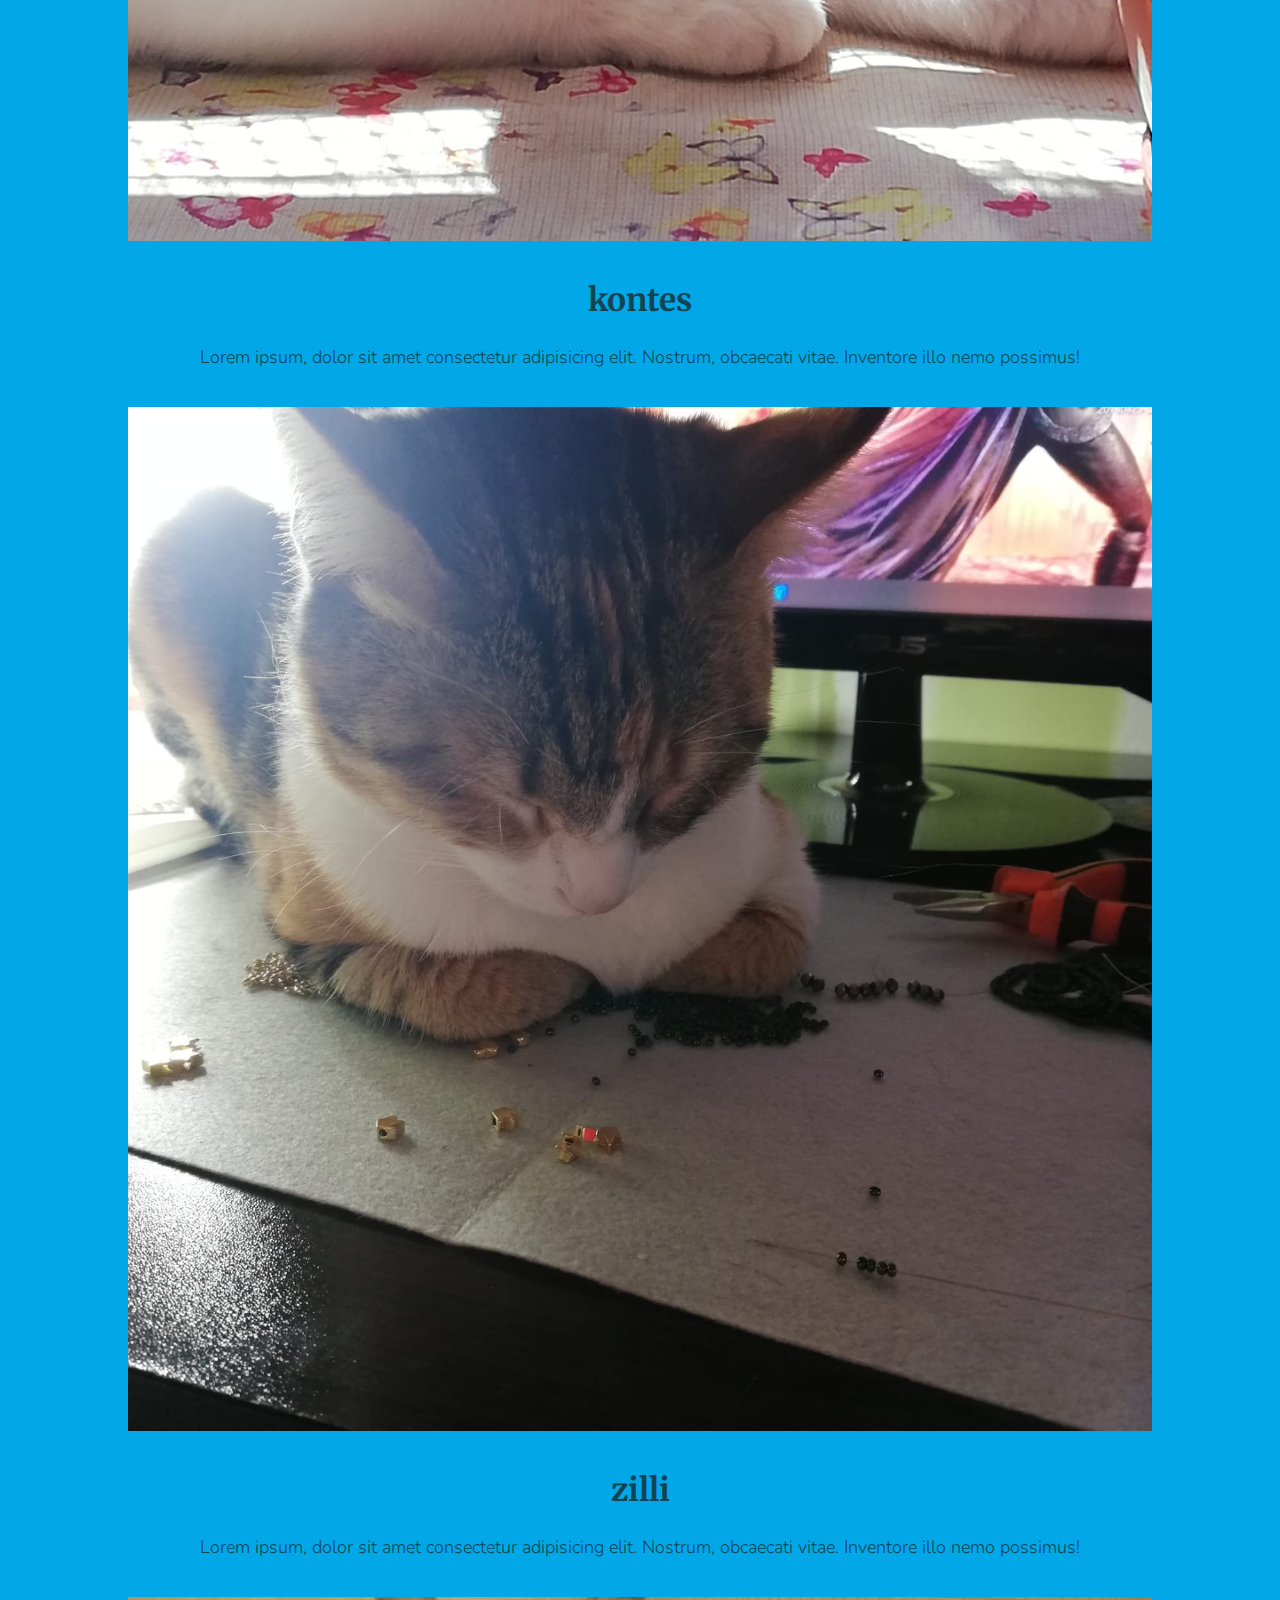
==== commit e195dbc4: "Add product and cats sections with media" ====
--- a/index.html
+++ b/index.html
@@ -8,11 +8,13 @@
 			href="https://fonts.googleapis.com/css2?family=Merienda:wght@700&family=Merriweather:wght@300;400;700;900&family=Nunito:wght@300;400;700;900&display=swap"
 			rel="stylesheet"
 		/>
+		<link rel="stylesheet" href="./styles/glider.min.css" type="text/css">
+		<link rel="stylesheet" href="https://stackpath.bootstrapcdn.com/font-awesome/4.7.0/css/font-awesome.min.css">
 		<link rel="stylesheet" href="./styles/main.css" />
 		<title>Aslıca</title>
 	</head>
 	<body>
-		<header id="header" class="header container">
+		<header id="header" class="header container no-scroll">
 				<div class="logobar">
 					<img src="./icons/aslica.svg" alt="Aslıca logo" class="logo" />
 				</div>
@@ -42,7 +44,7 @@
 				</div>
 		</header>
 		<main id="main">
-				<section id="hello" class="hello container row">
+				<section id="hello" class="hello container row no-scroll">
 					<h2 class="greet-title">merhaba,<br />ben aslı</h2>
 					<p class="greet-text">
 						Örgü örmek, yoğun ve stresli bir iş gününün ardından sizin için
@@ -555,7 +557,7 @@
 						class="icon-wrapper yarn-icon"
 					/>
 				</section>
-			<section id="how" class="how container row">
+			<section id="how" class="how container row no-scroll">
 				<h3 class="how-title">nasıl hazırlıyorum?</h3>
 				<article class="how-card">
 					<div class="how-icon__wrapper">
@@ -567,7 +569,7 @@
 						ipsam consectetur laborum tempora nisi molestias! Lorem ipsum dolor
 						sit, amet consectetur adipisicing elit. Minima, exercitationem.
 					</p>
-					<a class="how-card__link" href="#">Semra hanımla tanışalım</a>
+					<a class="page__link" href="#">Semra hanımla tanışalım</a>
 				</article>
 				<article class="how-card">
 					<div class="how-icon__wrapper">
@@ -603,38 +605,83 @@
 					</p>
 				</article>
 			</section>
-			<section id="products" class="products">
-				<div class="product-title">
-					<h3>el emeği, göz nuru</h2>
-				</div>
-				<div class="glider">
-					<h1>PLACEHOLDER - GLIDERRRRRRRRRRRRRRR</h1>
+			<section id="products container no-scroll" class="products">
+				<div class="glider-contain multiple">
+					<h3 class="product-title">el emeği, göz nuru</h2>
+					<button class="glider-prev">
+						<i class="fa fa-chevron-left"></i>
+					</button>
+					<div class="glider">
+						<div class="card">
+							<img src="images/1.jpg" alt="" class="product_image" />
+							<h1 class="product_name">One</h1>
+							<p class="product_text">
+								Lorem ipsum dolor sit, amet consectetur adipisicing elit. Blanditiis
+								aperiam quas nulla? Facilis, alias ratione.
+							</p>
+						</div>
+						<div class="card">
+							<img src="images/2.jpg" alt="" class="product_image" />
+							<h1 class="product_name">Two</h1>
+							<p class="product_text">
+								Lorem ipsum dolor sit amet consectetur adipisicing elit. Nisi
+								recusandae ab necessitatibus, quas vel nesciunt.
+							</p>
+						</div>
+						<div class="card">
+							<img src="images/3.jpg" alt="" class="product_image" />
+							<h1 class="product_name">Three</h1>
+							<p class="product_text">
+								Lorem ipsum dolor sit amet consectetur adipisicing elit. Adipisci
+								laborum ut sequi vel? Quam, sint?
+							</p>
+						</div>
+						<div class="card">
+							<img src="images/4.jpg" alt="" class="product_image" />
+							<h1 class="product_name">Four</h1>
+							<p class="product_text">
+								Lorem, ipsum dolor sit amet consectetur adipisicing elit. Culpa a
+								excepturi sunt ullam accusamus quod.
+							</p>
+						</div>
+						<div class="card">
+							<img src="images/5.jpg" alt="" class="product_image" />
+							<h1 class="product_name">Five</h1>
+							<p class="product_text">
+								Lorem, ipsum dolor sit amet consectetur adipisicing elit. Adipisci
+								hic aperiam velit veritatis ratione consectetur!
+							</p>
+						</div>
+
+					</div>
+					<button class="glider-next">
+						<i class="fa fa-chevron-right"></i>
+					</button>	
 				</div>
 				<div class="handmade-icon__wrapper">
 					<img
-						src=""
+						src="./images/Handmade.png"
 						alt="sevgiyle elle yapılmış ikonu"
 						class="handmade-icon"
 					/>
 				</div>
 			</section>
-			<hr />
-			<section id="cats" class="cats">
+			<section id="cats" class="cats container">
 				<div class="cats-intro">
-					<h1 class="cats-intro__title">küçük ev halkını tanıyalım</h1>
+					<h3 class="cats-intro__title">küçük ev halkını tanıyalım</h3>
 					<p class="cats-intro__text">
 						Lorem ipsum dolor sit amet consectetur adipisicing elit. Doloribus,
 						praesentium excepturi perspiciatis molestias ullam aut nobis iste
 						vero! Hic, quis.
 					</p>
-					<div class="cats-introIcon__wrapper">
-						<img src="#" alt="" class="cats-introIcon" />
+					<div class="cats-introicon__wrapper">
+						<img src="./icons/Cat-icon.svg" alt="Cat Ikonu" class="cats-introIcon" />
 					</div>
 				</div>
 				<div class="cats-subsection">
 					<div class="cat-photo__wrapper">
 						<img
-							src="#"
+							src="./images/pasa.jpg"
 							alt="kedimiz paşanın fotoğrafı"
 							class="cat-photo__pasa"
 						/>
@@ -651,7 +698,7 @@
 				<div class="cats-subsection">
 					<div class="cat-photo__wrapper">
 						<img
-							src="#"
+							src="./images/kontes.jpg"
 							alt="kedimiz kontesin fotoğrafı"
 							class="cat-photo__kontes"
 						/>
@@ -668,7 +715,7 @@
 				<div class="cats-subsection">
 					<div class="cat-photo__wrapper">
 						<img
-							src="#"
+							src="./images/zilli.jpg"
 							alt="kedimiz zillinin fotoğrafı"
 							class="cat-photo__zilli"
 						/>
@@ -685,7 +732,7 @@
 				<div class="cats-subsection">
 					<div class="cat-photo__wrapper">
 						<img
-							src="#"
+							src="./images/oglus.jpg"
 							alt="kedimiz oğluşun fotoğrafı"
 							class="cat-photo__oglus"
 						/>
@@ -698,12 +745,11 @@
 						</p>
 					</div>
 				</div>
+				<a href="#" class="page__link">şapşik fotoğraflar için lütfen tıklayın</a>
 			</section>
 		</main>
-		<hr />
-		<footer id="footer">
-			<div class="container">
-				<div id="meet" class="meet_info">
+		<footer id="footer container">
+				<div class="meet_info">
 					<h2 class="meet_title">görüşelim</h2>
 					<p class="meet_text">
 						Lorem ipsum dolor sit amet consectetur adipisicing elit. Praesentium
@@ -722,7 +768,8 @@
 						><img src="#" alt="twitter kısayolu"
 					/></a>
 				</div>
-			</div>
 		</footer>
+		<script src="./js/glider.min.js"></script>
+		<script src="./js/main.js"></script>
 	</body>
 </html>
--- a/styles/glider.min.css
+++ b/styles/glider.min.css
@@ -0,0 +1 @@
+.glider,.glider-contain{margin:0 auto;position:relative}.glider,.glider-track{transform:translateZ(0)}.glider-dot,.glider-next,.glider-prev{border:0;padding:0;user-select:none;outline:0}.glider-contain{width:100%}.glider{overflow-y:hidden;-webkit-overflow-scrolling:touch;-ms-overflow-style:none}.glider-track{width:100%;margin:0;padding:0;display:flex;z-index:1}.glider.draggable{user-select:none;cursor:-webkit-grab;cursor:grab}.glider.draggable .glider-slide img{user-select:none;pointer-events:none}.glider.drag{cursor:-webkit-grabbing;cursor:grabbing}.glider-slide{user-select:none;justify-content:center;align-content:center;width:100%;min-width:150px}.glider-slide img{max-width:100%}.glider::-webkit-scrollbar{opacity:0;height:0}.glider-next,.glider-prev{position:absolute;background:0 0;z-index:2;font-size:40px;text-decoration:none;left:-23px;top:30%;cursor:pointer;color:#666;opacity:1;line-height:1;transition:opacity .5s cubic-bezier(.17,.67,.83,.67),color .5s cubic-bezier(.17,.67,.83,.67)}.glider-next:focus,.glider-next:hover,.glider-prev:focus,.glider-prev:hover{color:#ccc}.glider-next{right:-23px;left:auto}.glider-next.disabled,.glider-prev.disabled{opacity:.25;color:#666;cursor:default}.glider-hide{opacity:0}.glider-dots{user-select:none;display:flex;flex-wrap:wrap;justify-content:center;margin:0 auto;padding:0}.glider-dot{display:block;cursor:pointer;color:#ccc;border-radius:999px;background:#ccc;width:12px;height:12px;margin:7px}.glider-dot:focus,.glider-dot:hover{background:#ddd}.glider-dot.active{background:#a89cc8}@media(max-width:36em){.glider::-webkit-scrollbar{opacity:1;-webkit-appearance:none;width:7px;height:3px}.glider::-webkit-scrollbar-thumb{opacity:1;border-radius:99px;background-color:rgba(156,156,156,.25);-webkit-box-shadow:0 0 1px rgba(255,255,255,.25);box-shadow:0 0 1px rgba(255,255,255,.25)}}
--- a/styles/main.css
+++ b/styles/main.css
@@ -1,86 +1,396 @@
-@import url("https://fonts.googleapis.com/css2?family=Merriweather&family=Montserrat:wght@300&display=swap");
+@import "reset.css";
+
 :root {
-  --base: 10;
-  --len: 10; /* length of title */
-}
-
-*,
-*::before,
-*::after {
-  padding: 0;
-  margin: 0;
-  box-sizing: border-box;
-}
-html {
-  background-color: #333;
-  color: #fff;
-  font-size: 20px;
-  font-family: "Montserrat", sans-serif;
-  line-height: 1.5;
-  font-weight: 400;
-}
-header {
-  height: 100vh;
-  font-family: "Merriweather", serif;
-
-  display: flex;
-  flex-direction: column;
-  place-content: center;
-  position: relative;
-}
-header::before {
-  position: absolute;
-  content: "";
-  width: 100vw;
-  height: 100vh;
-  z-index: -1;
-  background-image: url(../house.jpg);
-  background-position: center;
-  background-size: cover;
-
-  transform: scale(2.4);
-  transition: transform 0.5s ease-in 0.5s;
-}
-.loaded header::before {
-  transform: scale(1);
-}
-header h1 {
-  font-size: calc(2vh + 2vw + 2rem * (var(--base) / var(--len)));
-  line-height: 1.5;
-  padding-left: 2rem;
-  background-color: hsla(0, 0%, 100%, 0.8);
-  color: #000;
-
-  height: 33vh;
-  display: flex;
-  flex-direction: column;
-  justify-content: center;
-  /* PHI 38.2 : 61.8 */
-  border-left: 38.2vw solid hsla(0, 0%, 0%, 0.8);
-}
-
-main {
-  padding: 2rem 2rem 2rem 2rem;
-}
-@media all and (min-width: 700px) {
-  main {
-    padding: 2rem 2rem 2rem 0rem;
-    margin-left: 38.2vw;
-  }
-}
-
-main h3 {
-  font-size: 3rem;
-  font-family: "Merriweather", serif;
-  margin: 2rem 0;
-}
-main h4 {
-  font-size: 2rem;
-  font-family: "Merriweather", serif;
-  margin: 2rem 0;
-}
-main p {
-  font-size: 1rem;
-  line-height: 1.7;
-  margin: 1rem 0;
-}+    --ff-h1: 'Merienda', cursive;
+    --ff-h: 'Merriweather', sans-serif;
+    --ff-p: 'Nunito', sans-serif; 
+
+    --fw-n: 300;
+    --fw-r: 400;
+    --fw-m: 700;
+    --fw-b: 900;
+
+    --fs-n: 1.125rem;
+    --fs-m: 2rem;
+    --fs-b: 3rem;
+    --fs-bb: 4rem;
+
+    --clr-primary: hsl(355, 64%, 63%, 1);
+    --clr-secondary:hsl(192, 69%, 19%,1);
+
+    --clr-bg-one: hsl(20, 73%, 93%,1);
+    /* --clr-bg-one: hsl(175, 51%, 64%,1); */
+    --clr-bg-two: hsl(197, 98%, 46%, 1);
+    /* --clr-bg-two: hsl(205, 60%, 64%,1); */
+
+    --clr-accent: hsl(63, 91%, 65%,1);
+}
+
+/* TYPOGRAPHY AND FONTS */
+
+body {
+    font-family: var(--ff-p);
+    font-size: var(--fs-n);
+    font-weight: var(--fw-n);
+    line-height: 1.6;
+    color: var(--clr-secondary);
+
+}
+
+h1 {
+    font-family: var(--ff-h1);
+    font-size: var(--fs-bb);
+    font-weight: var(--fw-b);
+}
+
+h2 {
+    font-family: var(--ff-h);
+    font-size: var(--fs-b);
+    font-weight: var(--fw-b);
+}
+
+h3 {
+    font-family: var(--ff-h);
+    font-size: var(--fs-m);
+    font-weight: var(--fw-m);
+}
+
+h4 {
+    font-family: var(--ff-h);
+    font-size: var(--fs-n);
+    font-weight: var(--fw-m);
+}
+
+
+/* LAYOUT */
+.container {
+    max-width: 1600px;
+    margin: 0 auto;
+}
+
+.row {
+    display: flex;
+}
+
+.no-scroll {
+    overflow: hidden;
+}
+
+#header,
+#hello,
+#products {
+    background-color: var(--clr-bg-one);
+}
+
+#how,
+#cats {
+    background-color: var(--clr-bg-two);
+}
+
+/* LOGO-BAR */
+.logo {
+    height: 150px;
+    margin-left: auto;
+    margin-right: auto;
+    padding-top: 0.7em;
+    padding-bottom: 0.7em;;
+    width: 50%;
+}
+
+/* NAVBAR */
+
+.navbar {
+    padding-top: 1.2rem;
+    padding-bottom: 1.2rem;
+
+}
+
+.nav-list {
+    display: flex;
+    flex-wrap: wrap;
+    justify-content: center;
+}
+
+.nav-list__item {
+    padding: 0.5rem 0 0.5rem;
+    margin-bottom: 0.3rem;
+    margin-top: 0.3rem;
+
+}
+
+.nav-list__link {
+    padding: 1rem;
+    text-decoration: none;
+    color: var(--clr-secondary);
+}
+
+.nav-list__link:hover {
+    text-decoration: underline;
+    text-decoration-color: var(--clr-secondary);
+    text-underline-offset: 0.3em;
+}
+
+/* MOTTOBAR */
+
+.mottobar {
+    height: 50vh;
+    background-image: url(../images/loveknot_600x600.jpg);
+    background-repeat: no-repeat;
+    background-size: cover;
+    background-position: center left;
+}
+
+.motto-shade {
+    height: 100%;
+    width: 100%;
+    background: rgba(12,12,12, 0.3);
+    display: flex;
+    justify-content: center;
+    align-items: center;
+}
+
+.motto-title {
+    font-size: 3rem;
+    color: #fff;
+    text-align: center;
+    padding: 2rem;
+    letter-spacing: 5px;
+}
+
+/* GREET */
+
+.hello {
+    position: relative;
+    flex-direction: column;
+    justify-content: center;
+    align-items: center;
+    padding-bottom: 14em;
+    z-index:-1;
+ }
+
+ .greet-title {
+    color: var(--clr-primary);
+    text-align: center;
+    padding: 1em 0;
+    order: 0;
+    z-index: 1;
+ }
+
+ .greet-text {
+    text-align: center;
+    padding: 2em 1em; 
+    order: 2;
+    z-index: 1;
+ }
+
+ .greet-image {
+    width: 80%;
+    order: 1;
+    z-index: 1;
+ }
+ 
+ .asli-photo {
+     background-color: var(--clr-accent);
+     border-radius: 50%;
+ }
+
+ .icon-wrapper {
+     position: absolute;
+ }
+
+ .earrings-icon--wrapper {
+     top: 14rem;
+     left: -3em;
+     width: 15em;
+     height: 15em;
+}
+
+.necklace-icon--wrapper {
+    top: 15em;
+    right: -7em;
+    width: 20em;
+    height: 20em;
+}
+
+.yarn-icon {
+    bottom: -50px;
+    width: 90%;
+    height: 300px;
+    z-index: 0;
+}
+
+
+ /* HOW */
+
+.how {
+    padding-top: 3em;
+    padding-bottom: 3em;
+    flex-wrap: wrap;
+    justify-content: space-evenly;
+}
+
+.how-title {
+    text-align: center;
+    font-size: 2rem;
+    width: 90%;
+    color: var(--clr-secondary);
+    margin-bottom: 1.5em;
+}
+
+.how-card {
+    width: 80%;
+    max-width: 300px;
+    margin-bottom: 4em;
+    display: flex;
+    flex-direction: column;
+}
+
+.how-icon__wrapper {
+    height: 300px;
+    width: 100%;
+}
+
+.how-icon {
+    width: 100%;
+    height: 100%;
+}
+
+.how-card--title,
+.how-card--text
+{
+    text-align: center;
+}
+
+.page__link {
+    display: block;
+    margin: 0 auto;
+    text-align: center;
+    text-decoration: none;
+    padding: 1rem;
+    text-underline-offset: 0.3em;
+    color: var(--clr-accent);
+}
+
+.page__link:hover {
+    text-decoration: underline;
+    text-decoration-color: var(--clr-secondary);
+    text-underline-offset: 0.3em;
+}
+
+.how-card--title {
+    color: var(--clr-primary);
+    font-size: 1.75rem;
+}
+
+.sewingmachine-icon {
+    padding: 1.5em 1.5em 0;
+}
+
+/* PRODUCTS */
+
+.products {
+    padding-top: 3em;
+    padding-bottom: 3em;
+}
+
+.product-title {
+    text-align: center;
+    margin-bottom: 1.5em;
+    font-size: 2rem;
+}
+
+.card {
+    background-image: linear-gradient(#dd636e, #0f4552);
+    margin: 1em;
+    padding: 1em;
+    border-radius: 3em;
+}
+
+.product_image {
+    border-radius: 3em;
+}
+
+.product_name {
+    text-align: center;
+    color: var(--clr-primary);
+    font-weight: bolder;
+}
+
+.product_text {
+    text-align: center;
+    color: var(--clr-bg-one);
+}
+
+.glider-contain {
+    width: 85%;
+    margin-top: 2em;
+    margin-bottom: 2em;
+}
+
+.glider-next {
+    right: -15px;
+    top: 50%;
+}
+
+.glider-prev {
+    left: -15px;
+    top: 50%;
+}
+
+.handmade-icon__wrapper {
+    padding-top: 1em;
+    padding-bottom: 1em;
+}
+
+.handmade-icon {
+    margin: 0 auto;
+}
+
+/* Küçük ev halkı */
+
+.cats {
+    padding-top: 3em;
+    padding-bottom: 3em;
+    flex-wrap: wrap;
+    justify-content: space-evenly;
+}
+
+.cats-intro__title {
+    text-align: center;
+    padding-bottom: 1.5em;
+}
+
+.cats-intro__text {
+    text-align: center;
+    padding-bottom: 2em;
+}
+
+.cats-introicon__wrapper {
+    width: 80%;
+    margin: 0 auto;
+    padding-bottom: 2em;
+}
+
+.cat-photo__wrapper {
+    /* width: 80%;
+    margin: 0 auto; */
+    padding-bottom: 1em;
+}
+
+.cats-subsection {
+    margin: 0 auto;
+    width: 80%;
+    padding-bottom: 2em;
+
+}
+
+.cats-subsection__title,
+.cats-subsection__text {
+    text-align: center;
+}
+
+.cats-subsection__title {
+    padding: 0.5em;
+}
+
+
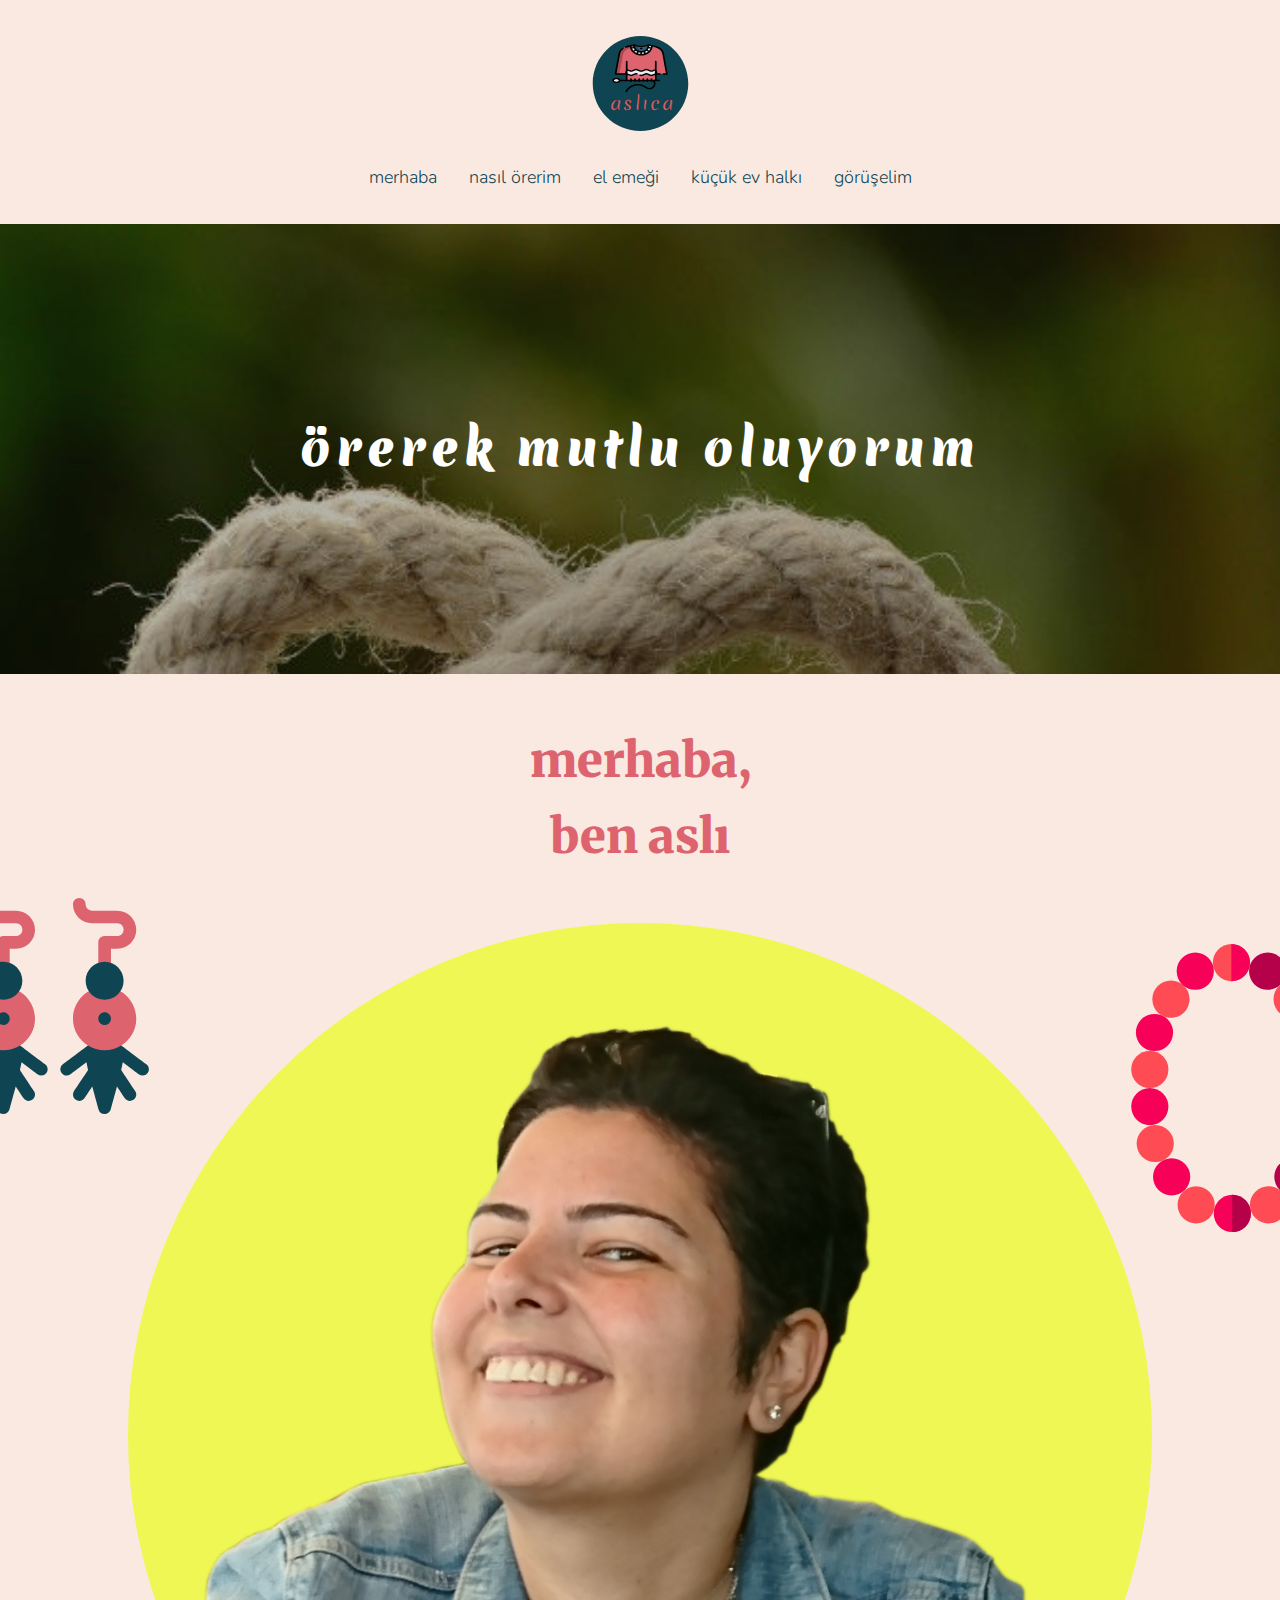
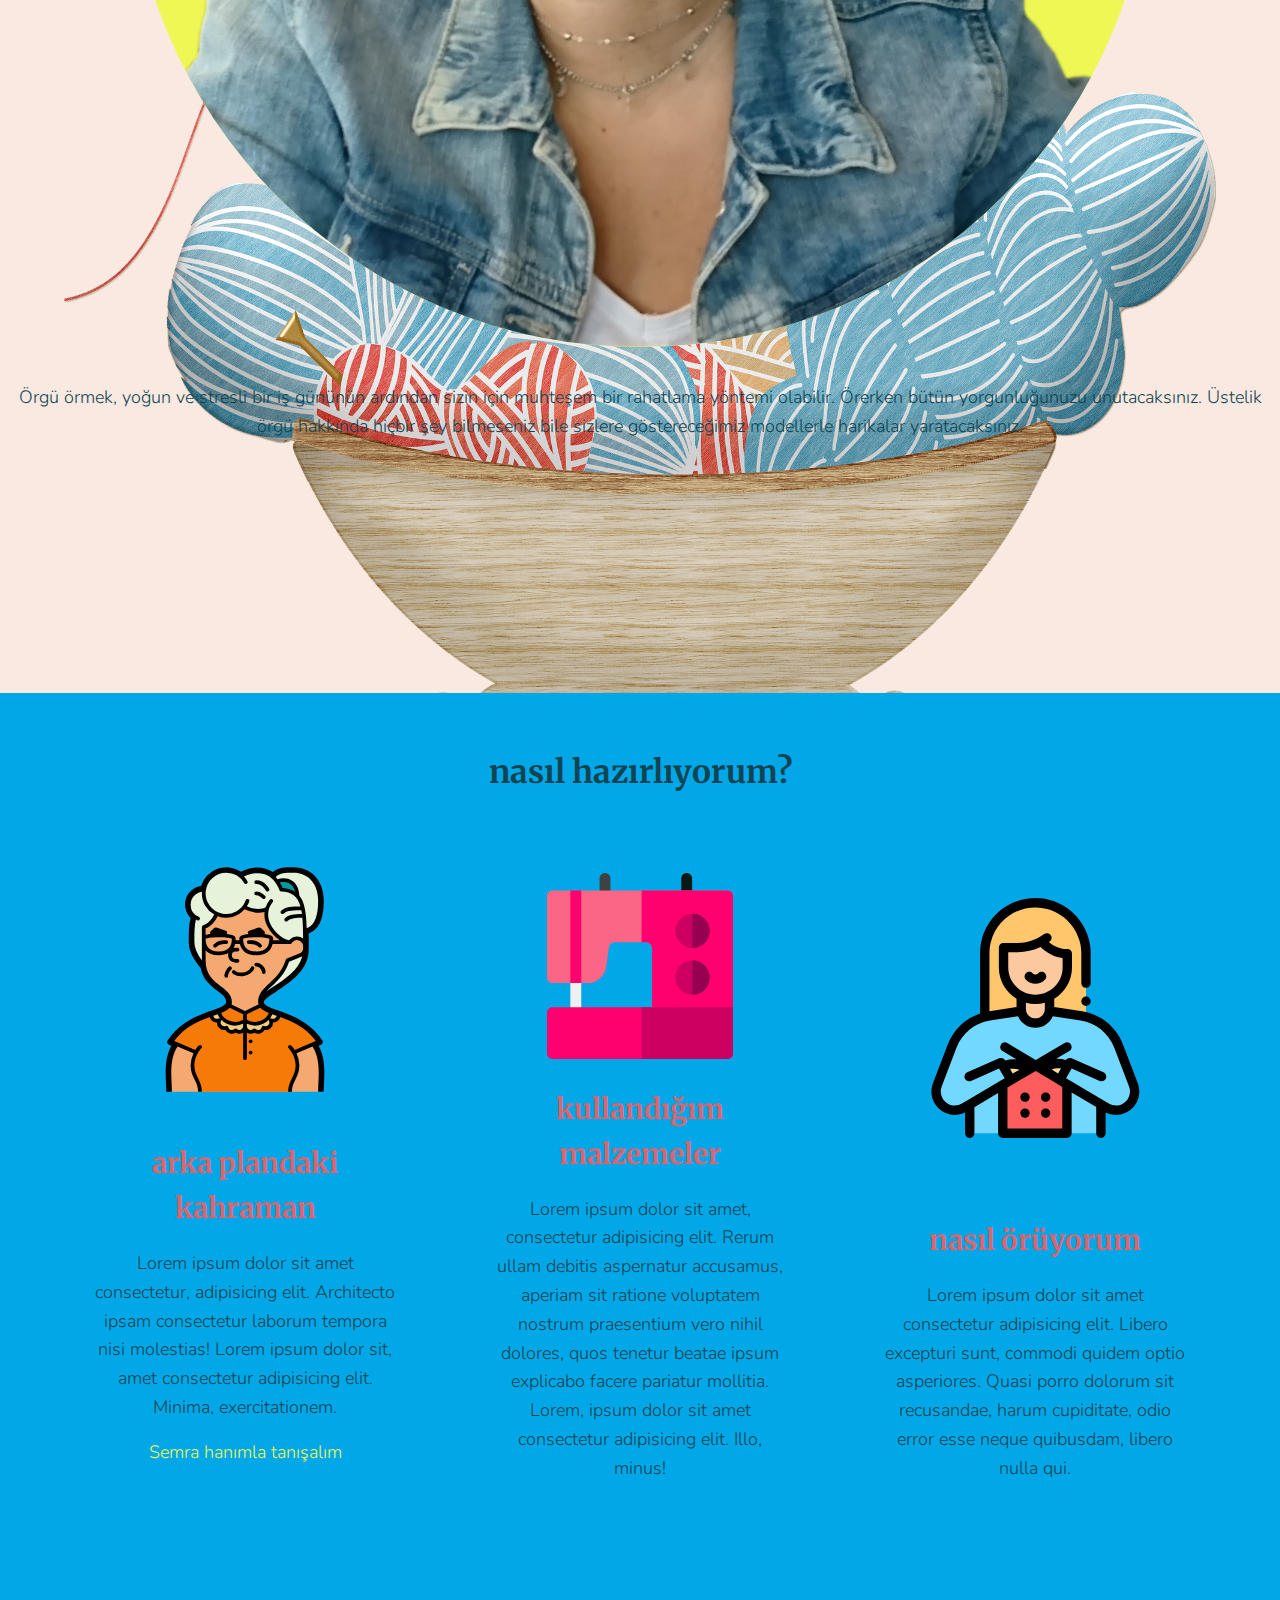
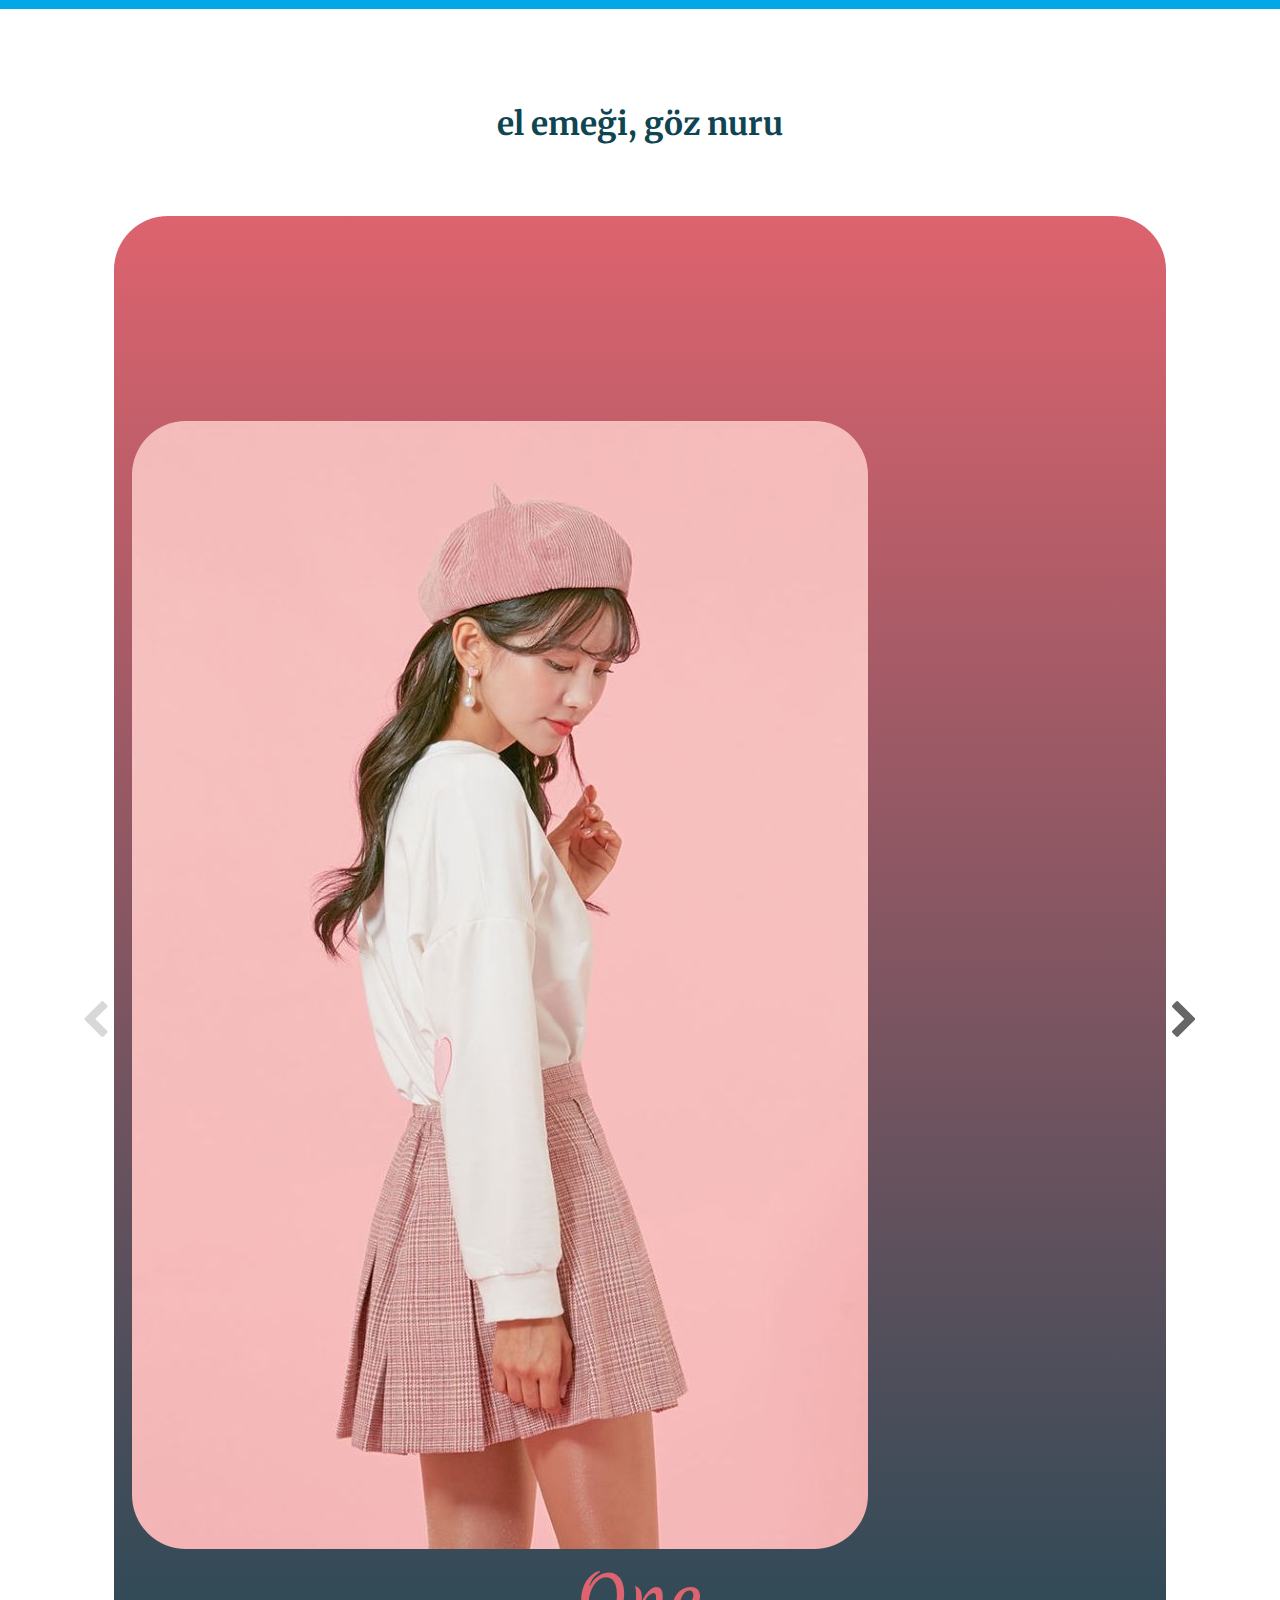
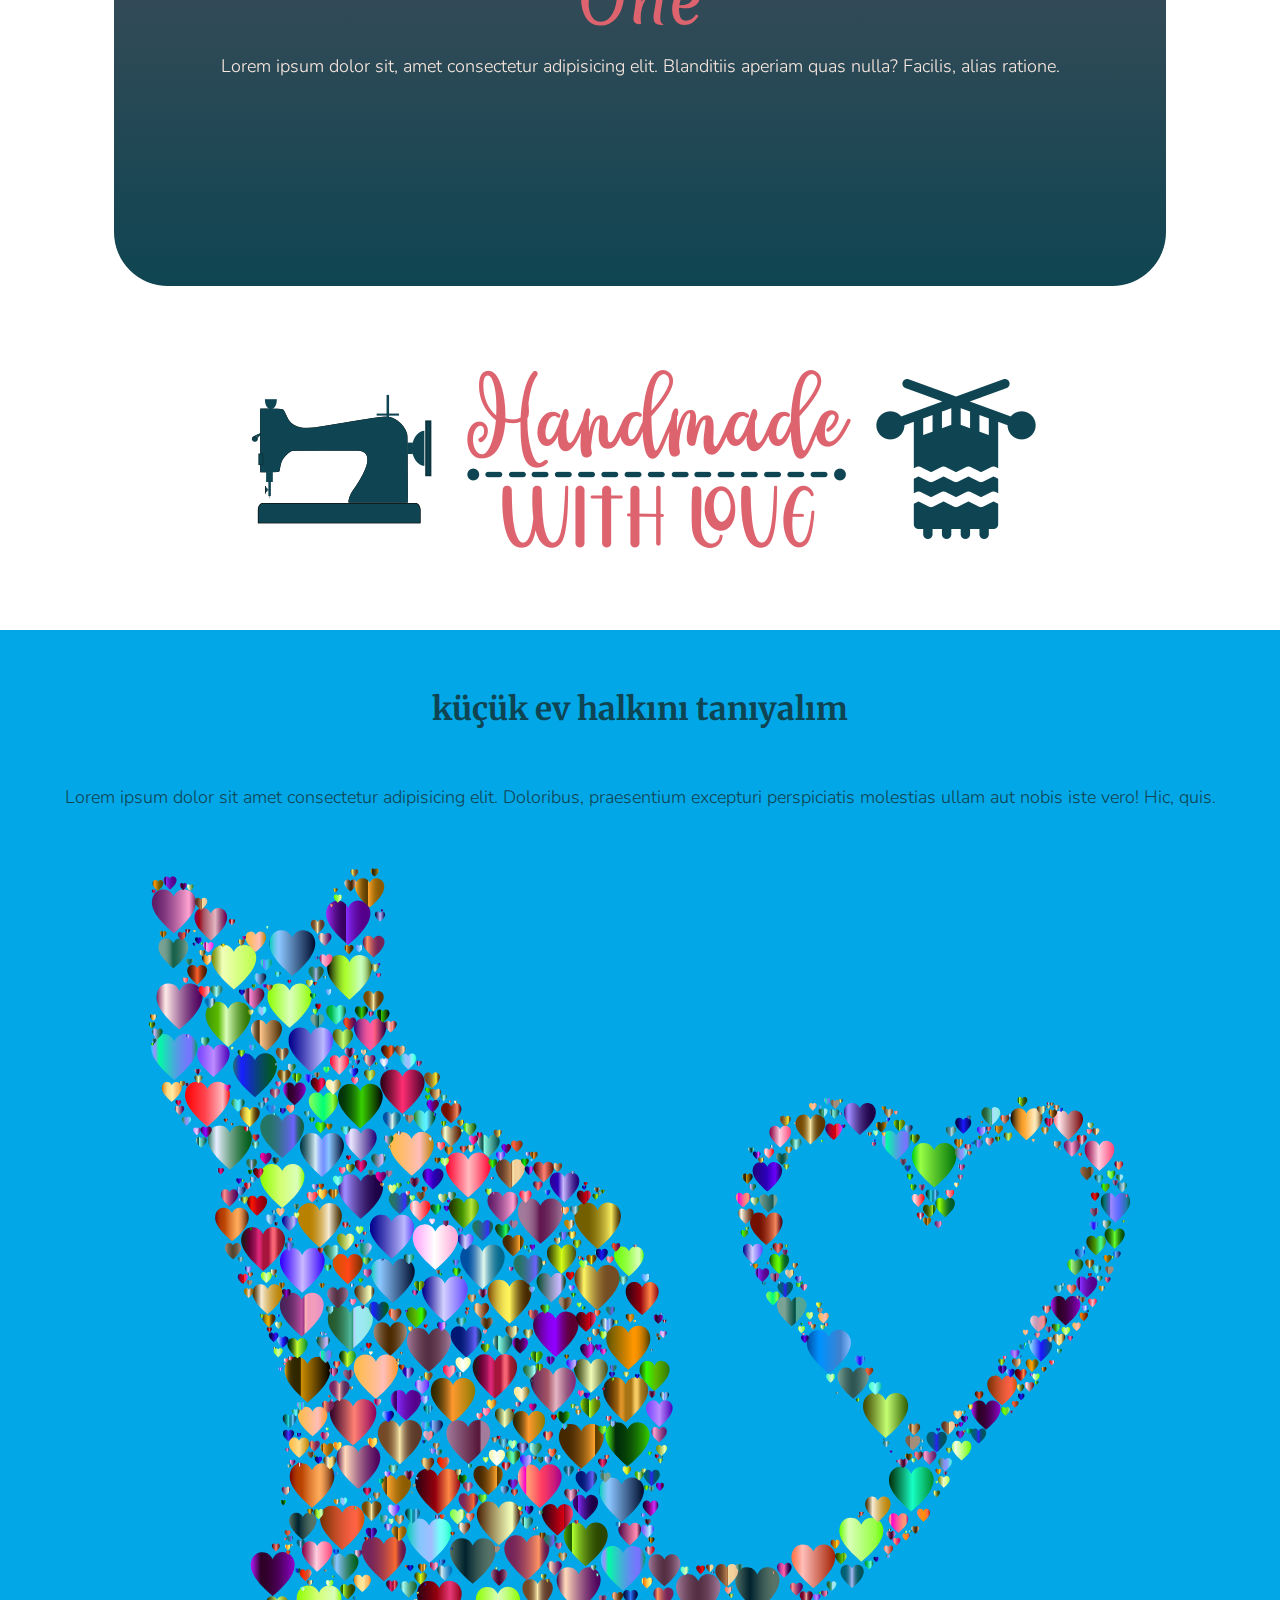
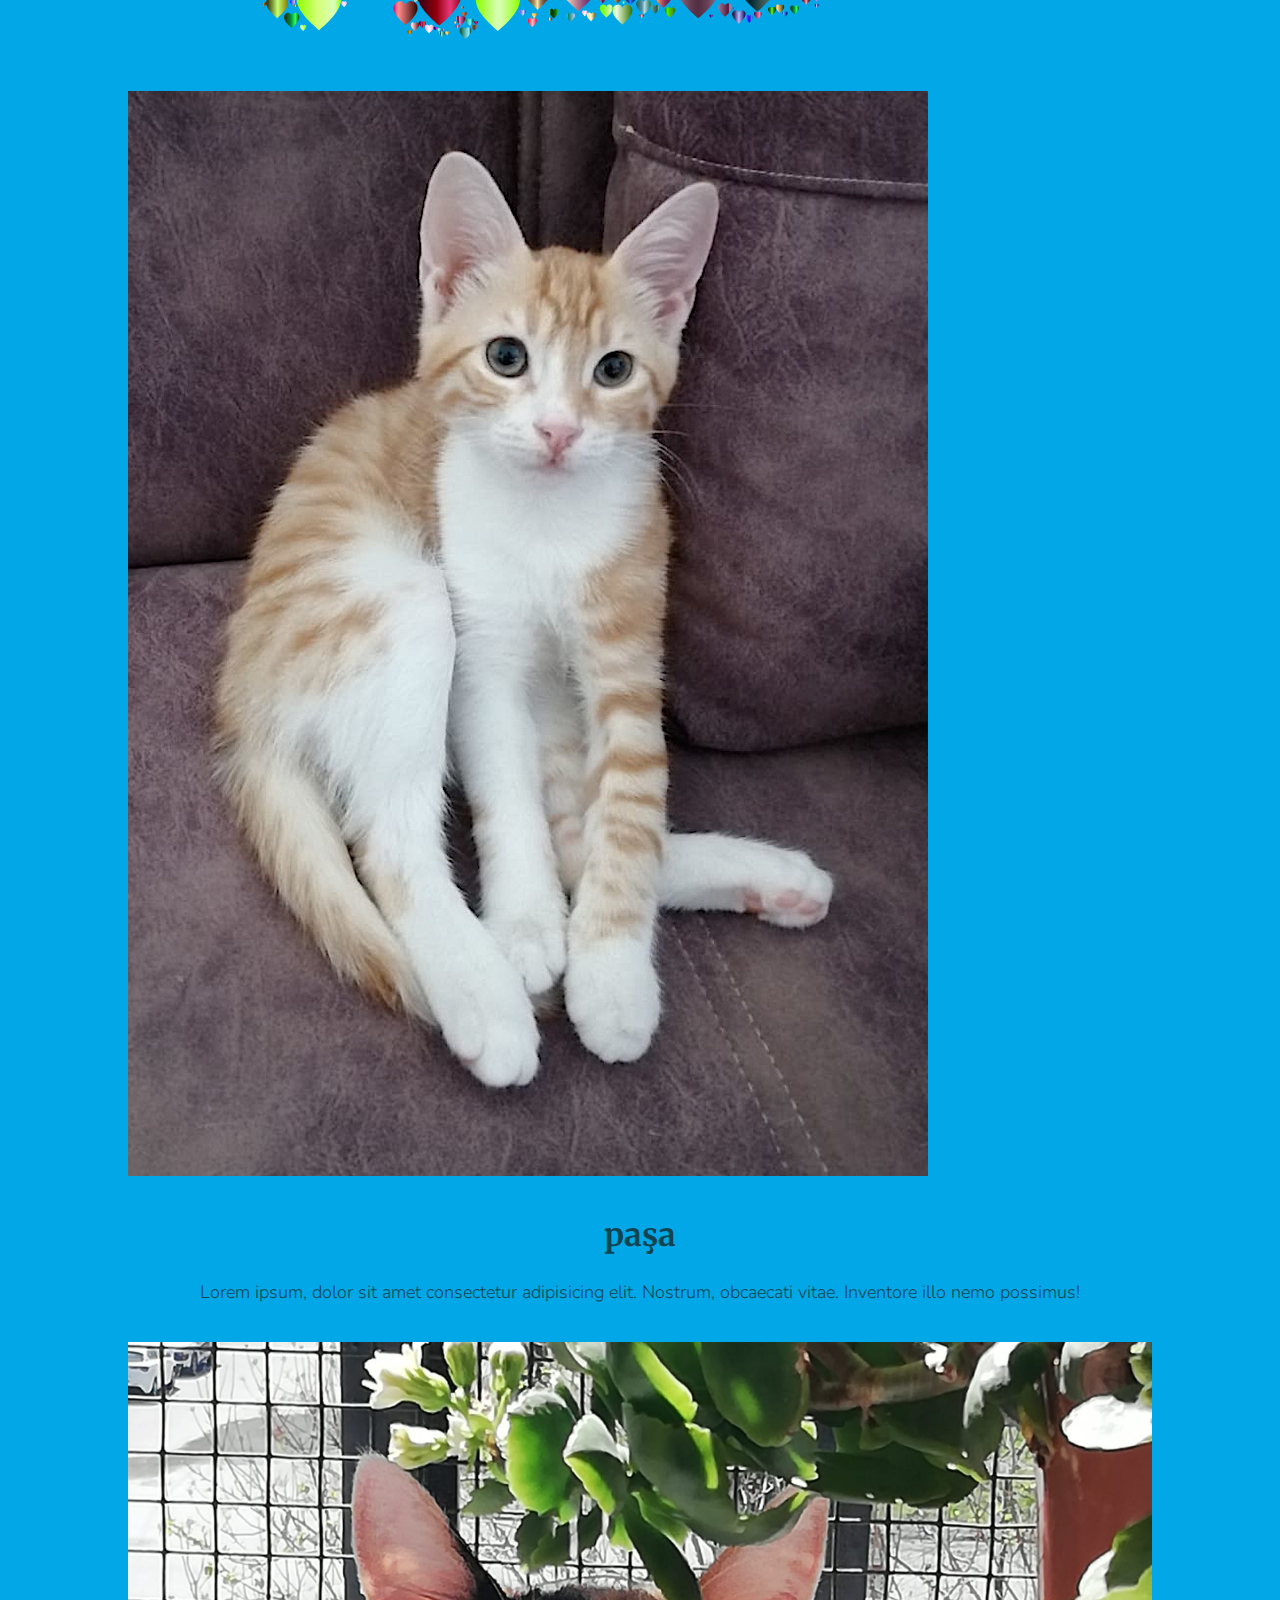
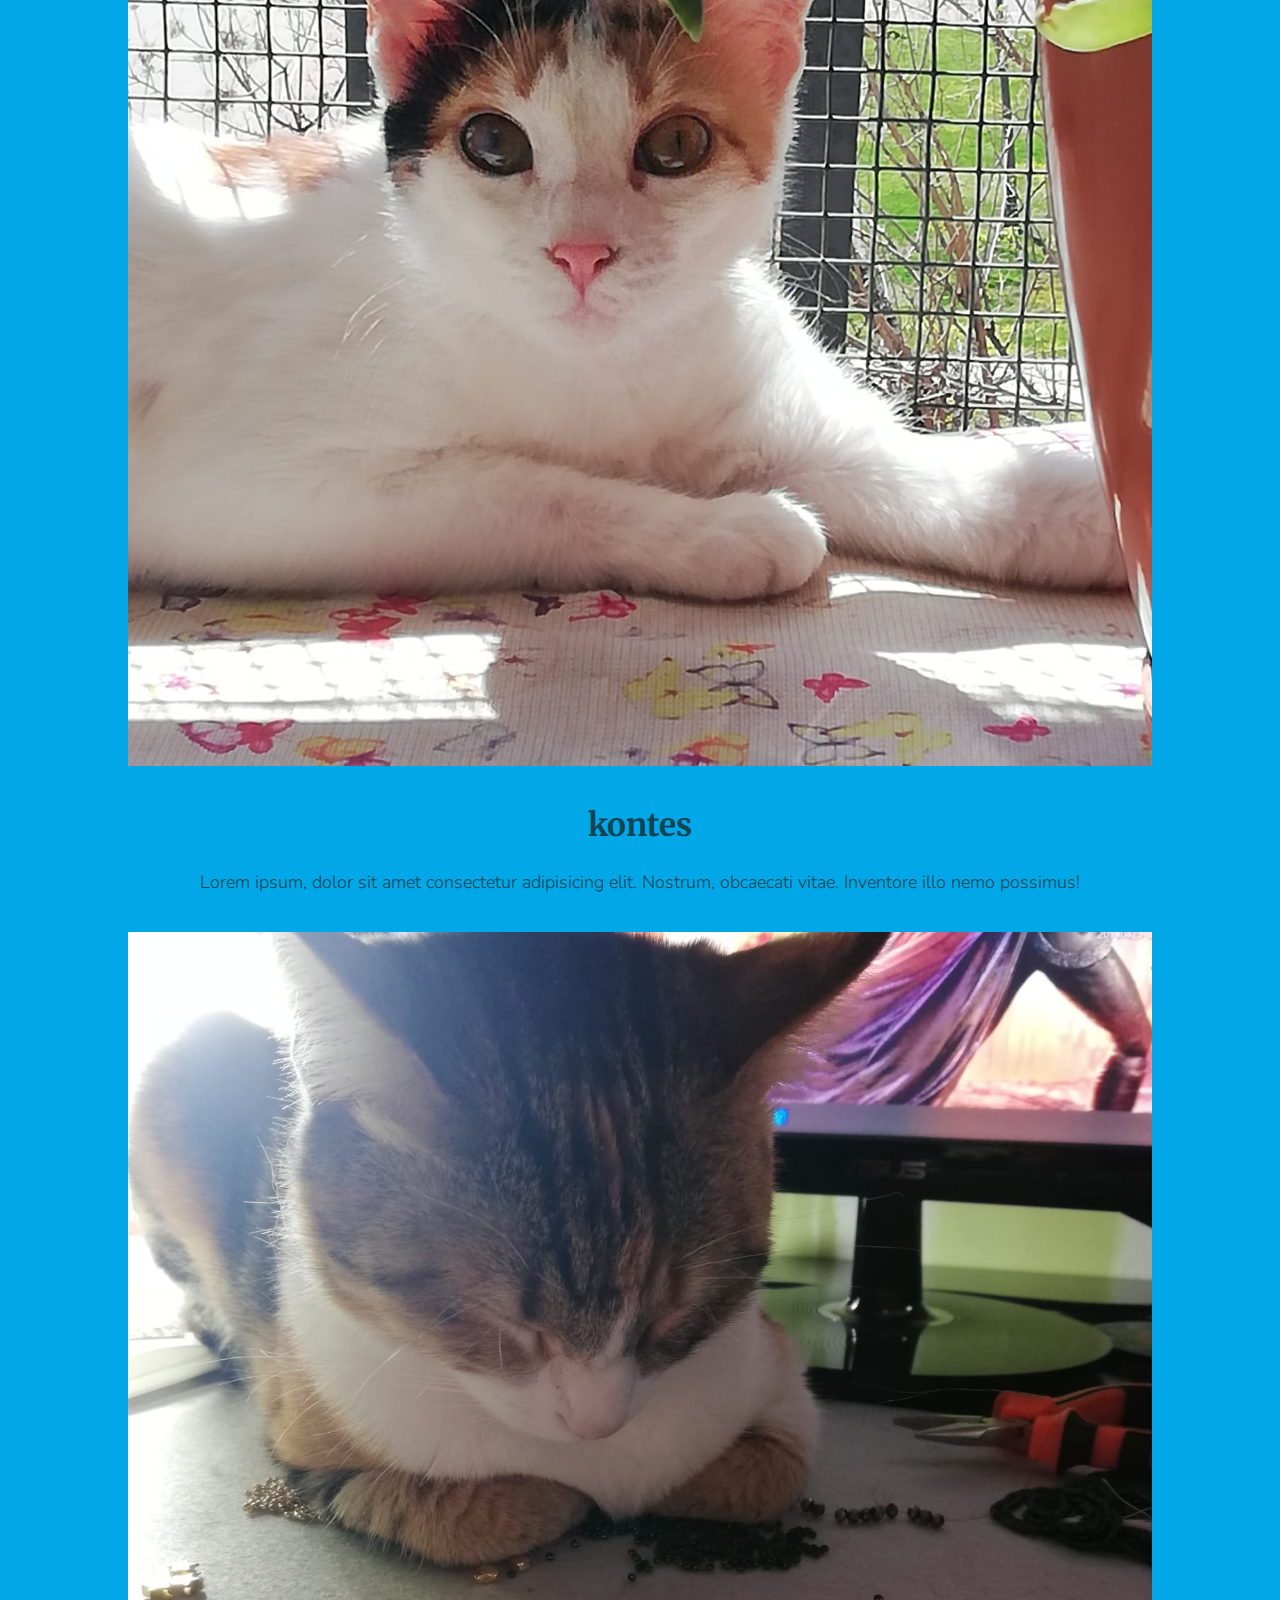
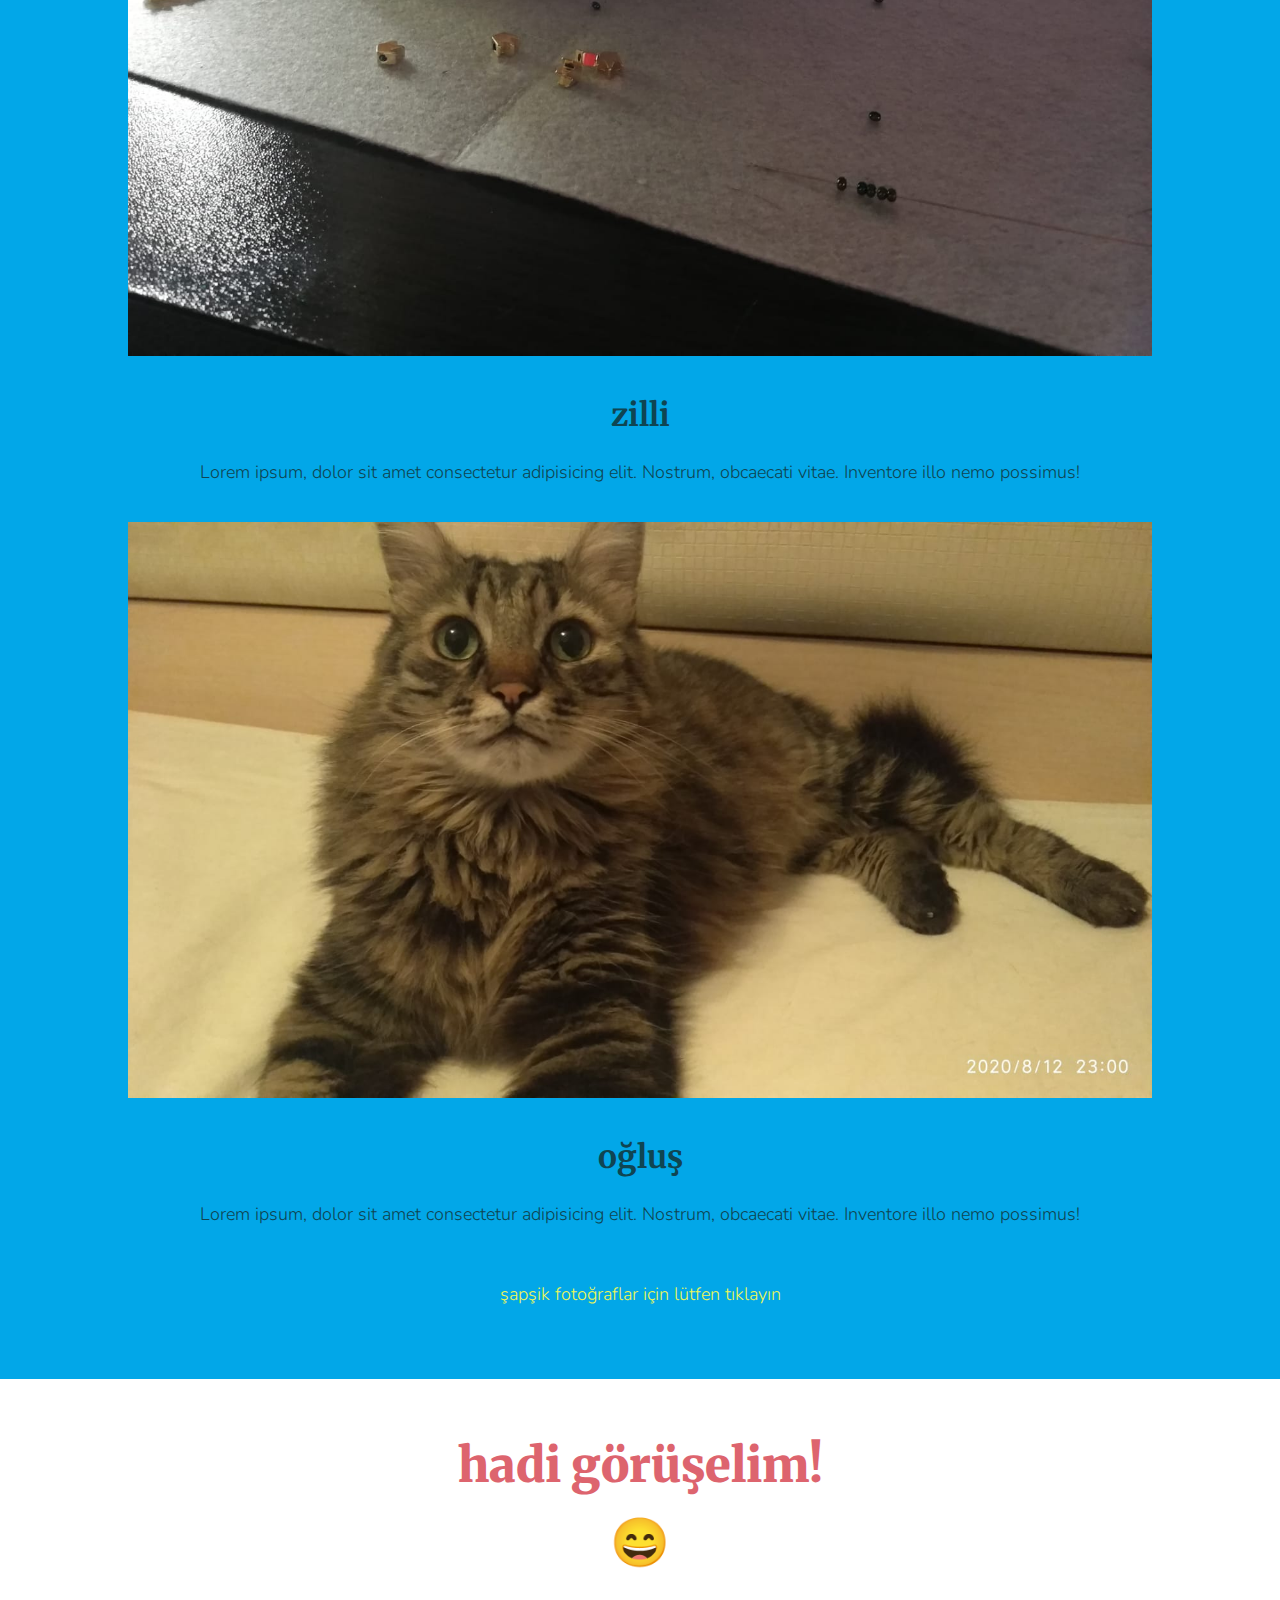
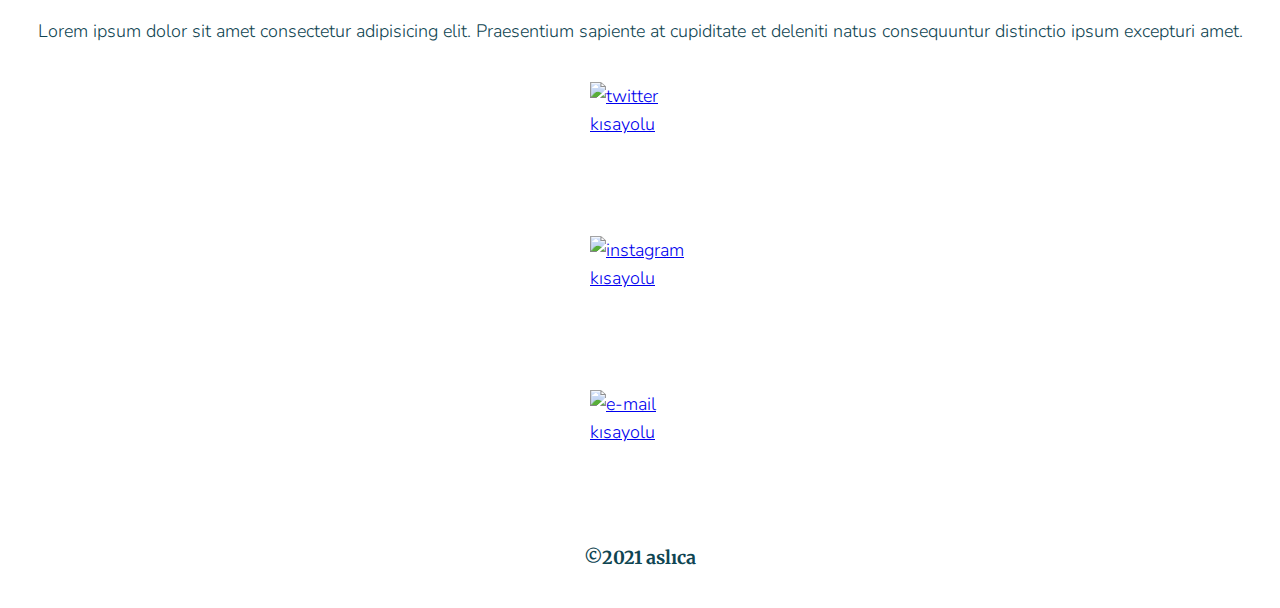
==== commit f611c2eb: "Add footer section and improvements" ====
--- a/index.html
+++ b/index.html
@@ -560,9 +560,9 @@
 			<section id="how" class="how container row no-scroll">
 				<h3 class="how-title">nasıl hazırlıyorum?</h3>
 				<article class="how-card">
-					<div class="how-icon__wrapper">
+					<!-- <div class="how-icon__wrapper"> -->
 						<img src="./icons/mother.svg" alt="anne ikonu" class="how-icon" />
-					</div>
+					<!-- </div> -->
 					<h4 class="how-card--title">arka plandaki kahraman</h4>
 					<p class="how-card--text">
 						Lorem ipsum dolor sit amet consectetur, adipisicing elit. Architecto
@@ -572,13 +572,13 @@
 					<a class="page__link" href="#">Semra hanımla tanışalım</a>
 				</article>
 				<article class="how-card">
-					<div class="how-icon__wrapper">
+					<!-- <div class="how-icon__wrapper"> -->
 						<img
 							src="./icons/sewingmachine.svg"
 							alt="dikiş makinası ikonu"
 							class="how-icon sewingmachine-icon"
 						/>
-					</div>
+					<!-- </div> -->
 					<h4 class="how-card--title">kullandığım malzemeler</h4>
 					<p class="how-card--text">
 						Lorem ipsum dolor sit amet, consectetur adipisicing elit. Rerum
@@ -589,13 +589,13 @@
 					</p>
 				</article>
 				<article class="how-card">
-					<div class="how-icon__wrapper">
+					<!-- <div class="how-icon__wrapper"> -->
 						<img
 							src="./icons/knitting.svg"
 							alt="ören kadın ikonu"
 							class="how-icon"
 						/>
-					</div>
+					<!-- </div> -->
 					<h4 class="how-card--title">nasıl örüyorum</h4>
 					<p class="how-card--text">
 						Lorem ipsum dolor sit amet consectetur adipisicing elit. Libero
@@ -748,9 +748,9 @@
 				<a href="#" class="page__link">şapşik fotoğraflar için lütfen tıklayın</a>
 			</section>
 		</main>
-		<footer id="footer container">
+		<footer id="meet" class="meet container">
 				<div class="meet_info">
-					<h2 class="meet_title">görüşelim</h2>
+					<h2 class="meet_title">hadi görüşelim! <br>😄</h2>
 					<p class="meet_text">
 						Lorem ipsum dolor sit amet consectetur adipisicing elit. Praesentium
 						sapiente at cupiditate et deleniti natus consequuntur distinctio
@@ -758,16 +758,18 @@
 					</p>
 				</div>
 				<div class="meet_social">
-					<a href="mailto:aslıcandan1981@gmail.com"
-						><img src="#" alt="e-mail kısayolu"
+					<a href="https://twitter.com" class="social-link"
+						><img src="./icons/twitter.png" alt="twitter kısayolu"
 					/></a>
-					<a href="https://www.instagram.com"
-						><img src="#" alt="instagram kısayolu"
+					<a href="https://www.instagram.com" class="social-link"
+						><img src="./icons/instagram.png" alt="instagram kısayolu"
 					/></a>
-					<a href="https://twitter.com"
-						><img src="#" alt="twitter kısayolu"
-					/></a>
-				</div>
+					<a href="mailto:aslıcandan1981@gmail.com" class="social-link"
+					><img src="./icons/email.png" alt="e-mail kısayolu"
+				/></a>
+				</div>
+				<div class="copyright"><h4 class="brand">©2021 aslıca</h4></div>
+
 		</footer>
 		<script src="./js/glider.min.js"></script>
 		<script src="./js/main.js"></script>
--- a/styles/main.css
+++ b/styles/main.css
@@ -92,7 +92,7 @@
     height: 150px;
     margin-left: auto;
     margin-right: auto;
-    padding-top: 0.7em;
+    padding-top: 1.6em;
     padding-bottom: 0.7em;;
     width: 50%;
 }
@@ -100,7 +100,6 @@
 /* NAVBAR */
 
 .navbar {
-    padding-top: 1.2rem;
     padding-bottom: 1.2rem;
 
 }
@@ -137,7 +136,6 @@
     background-image: url(../images/loveknot_600x600.jpg);
     background-repeat: no-repeat;
     background-size: cover;
-    background-position: center left;
 }
 
 .motto-shade {
@@ -178,7 +176,7 @@
 
  .greet-text {
     text-align: center;
-    padding: 2em 1em; 
+    padding: 2em 1em 0; 
     order: 2;
     z-index: 1;
  }
@@ -215,7 +213,6 @@
 .yarn-icon {
     bottom: -50px;
     width: 90%;
-    height: 300px;
     z-index: 0;
 }
 
@@ -245,14 +242,14 @@
     flex-direction: column;
 }
 
-.how-icon__wrapper {
-    height: 300px;
+/* .how-icon__wrapper {
     width: 100%;
-}
+} */
 
 .how-icon {
-    width: 100%;
-    height: 100%;
+    width: 80%;
+    height: 80%;
+    margin: 0 auto;
 }
 
 .how-card--title,
@@ -346,7 +343,7 @@
     margin: 0 auto;
 }
 
-/* Küçük ev halkı */
+/* CATS */
 
 .cats {
     padding-top: 3em;
@@ -393,4 +390,50 @@
     padding: 0.5em;
 }
 
-
+/* MEET */
+
+footer {
+    background-image: url(../images/kelly-sikkema-unsplash.jpg);
+    background-repeat: no-repeat;
+    background-size: cover;
+    background-position: center;
+    padding-bottom: 2em;
+}
+
+.meet_info {
+    display: block;
+    margin: 0 auto;
+}
+
+.meet_title,
+.meet_text {
+    text-align: center;
+}
+
+.meet_title {
+    color: var(--clr-primary);
+    padding-top: 1em;
+}
+
+.meet_text {
+    padding: 2em;
+}
+
+.social-link {
+    margin: 0 auto;
+    display: block;
+    width: 100px;
+    height: 100px;
+    margin-bottom: 3em;
+}
+
+.copyright {
+    text-align: center;
+}
+
+.brand {
+    font-family: var(--ff-h);
+    font-size: var(--fs-n);
+}
+
+
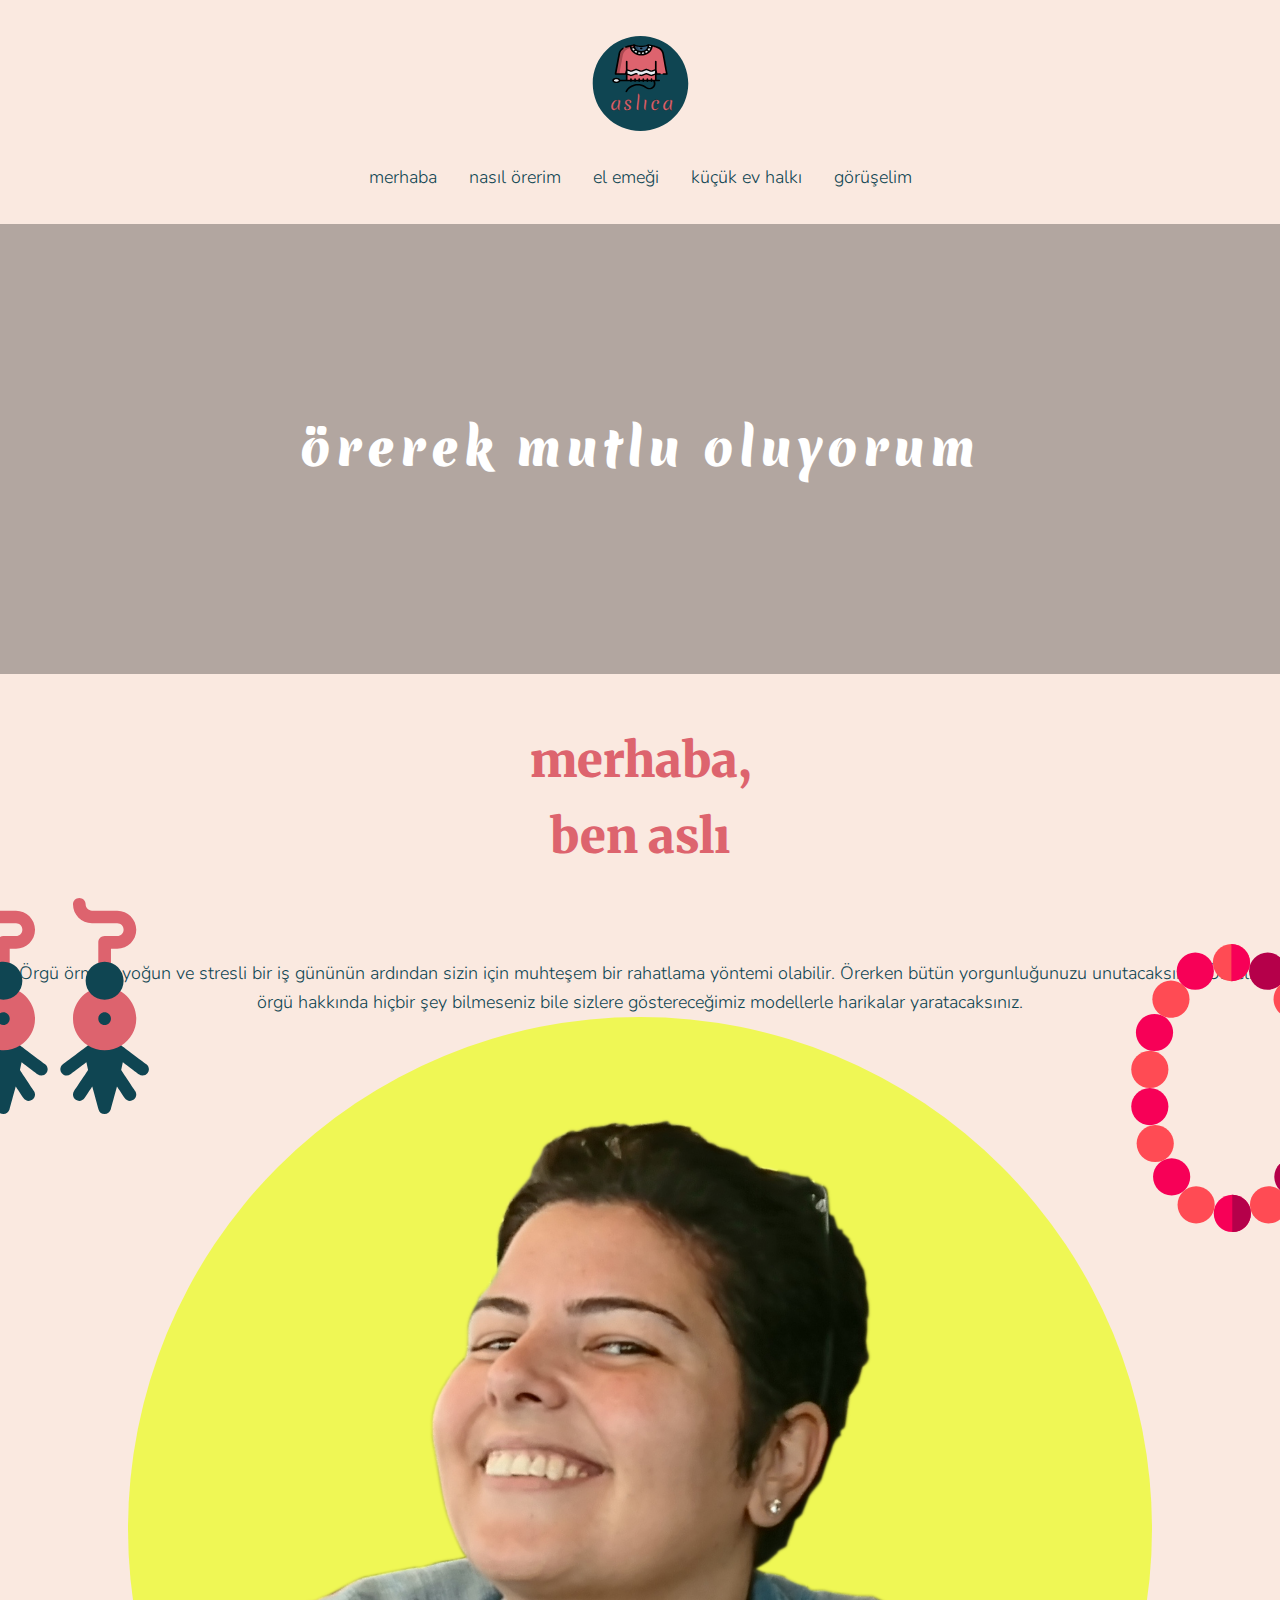
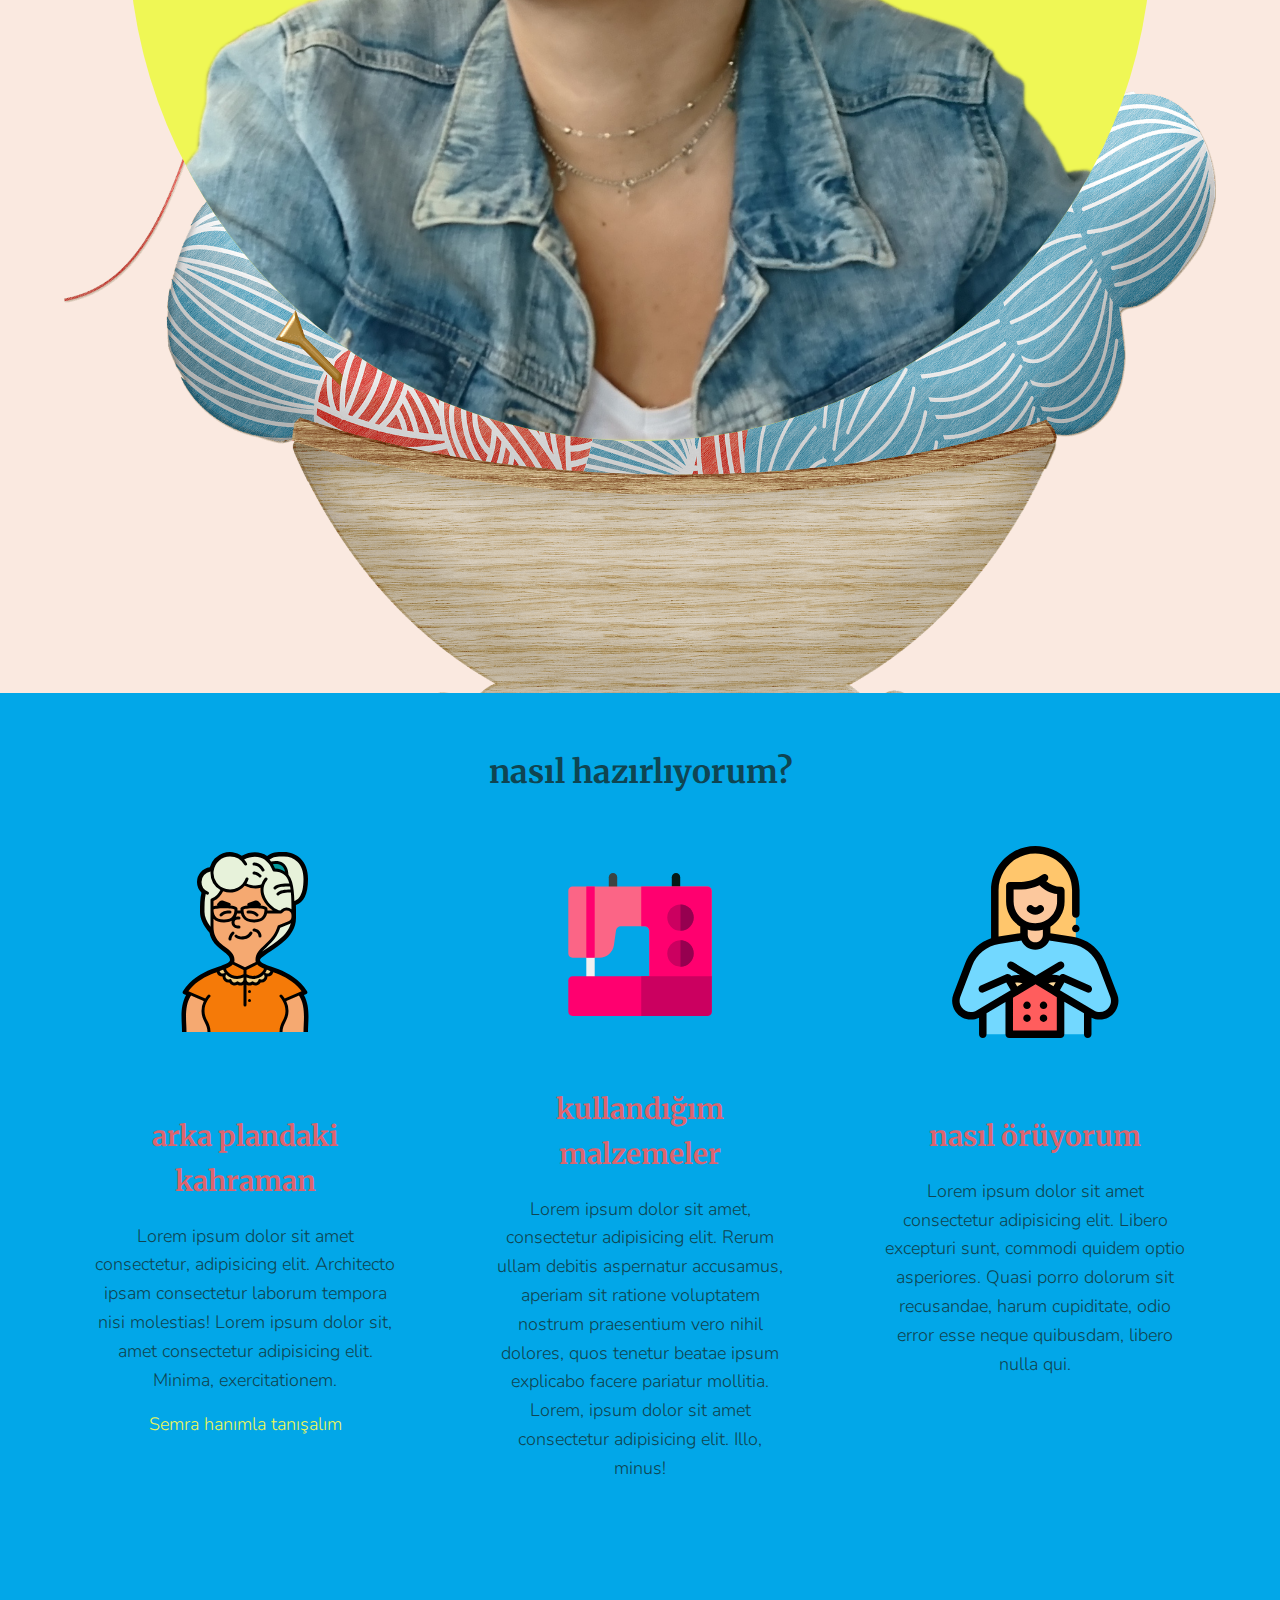
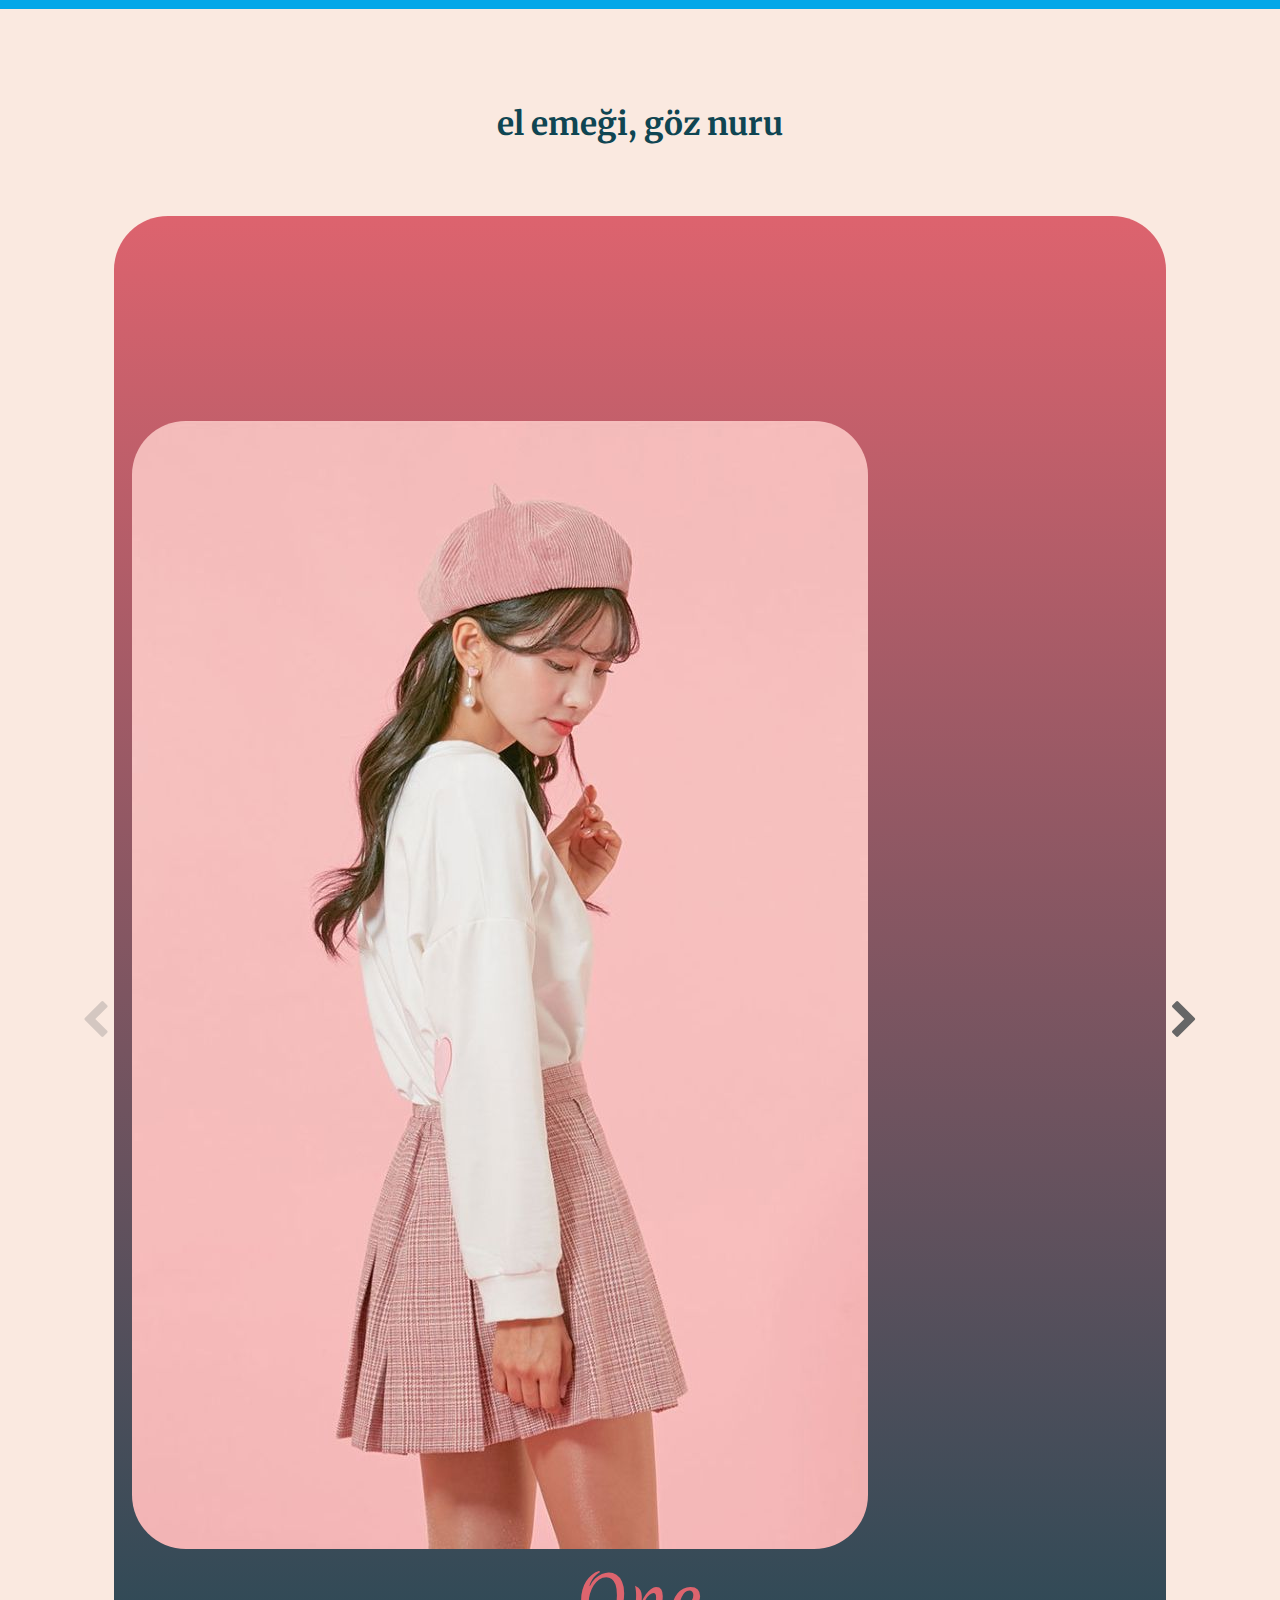
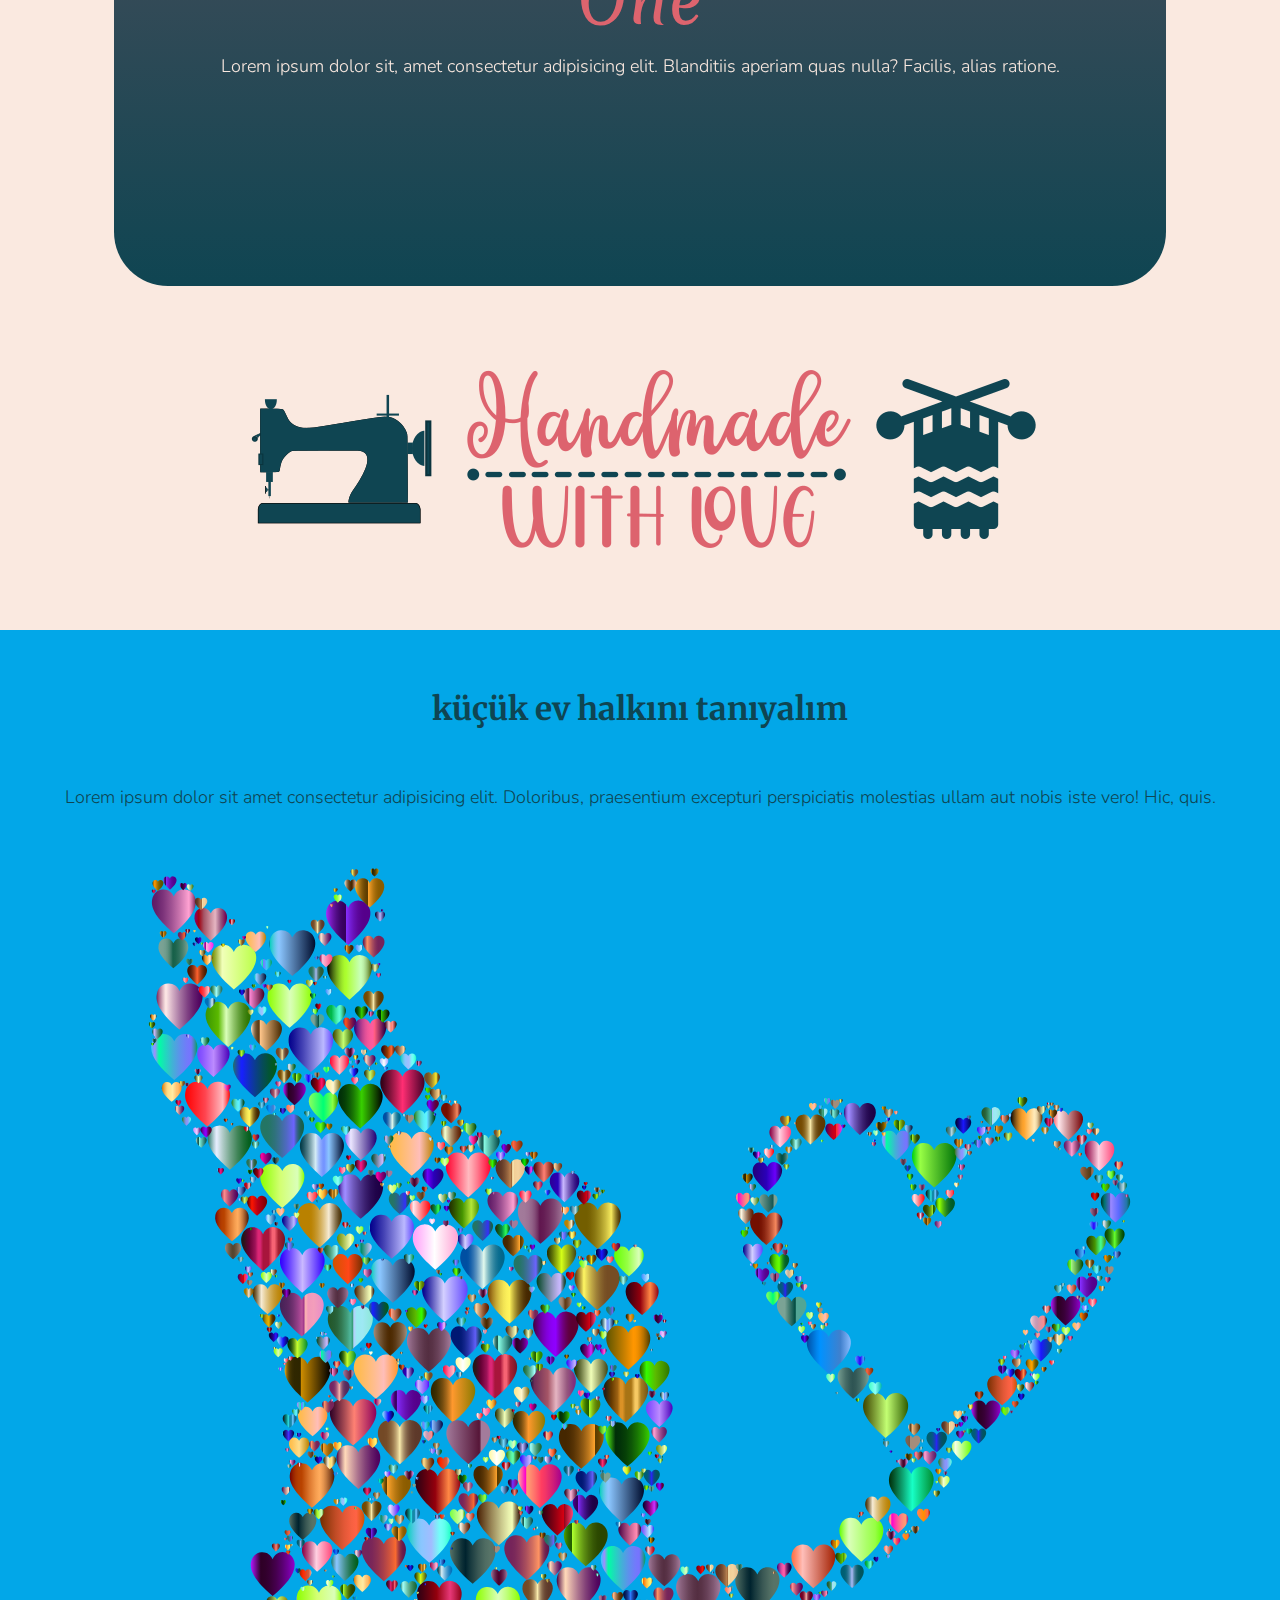
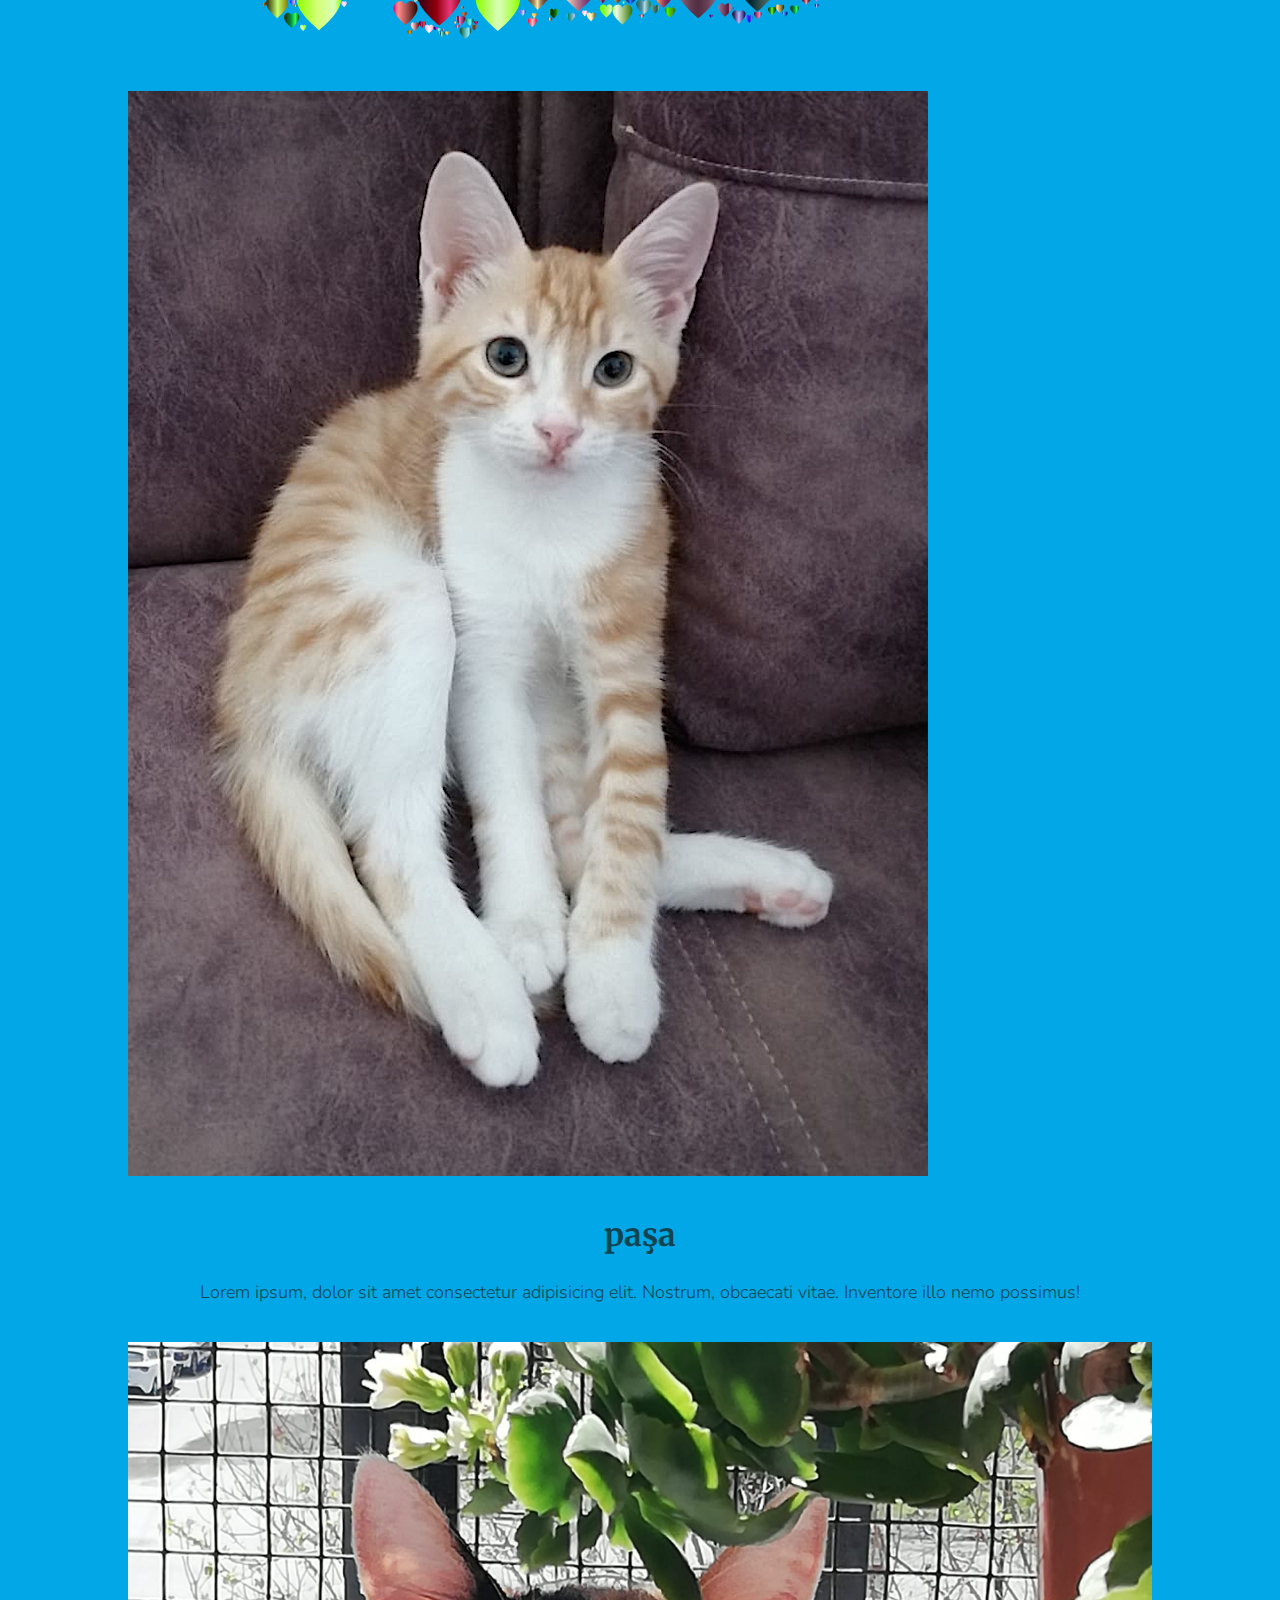
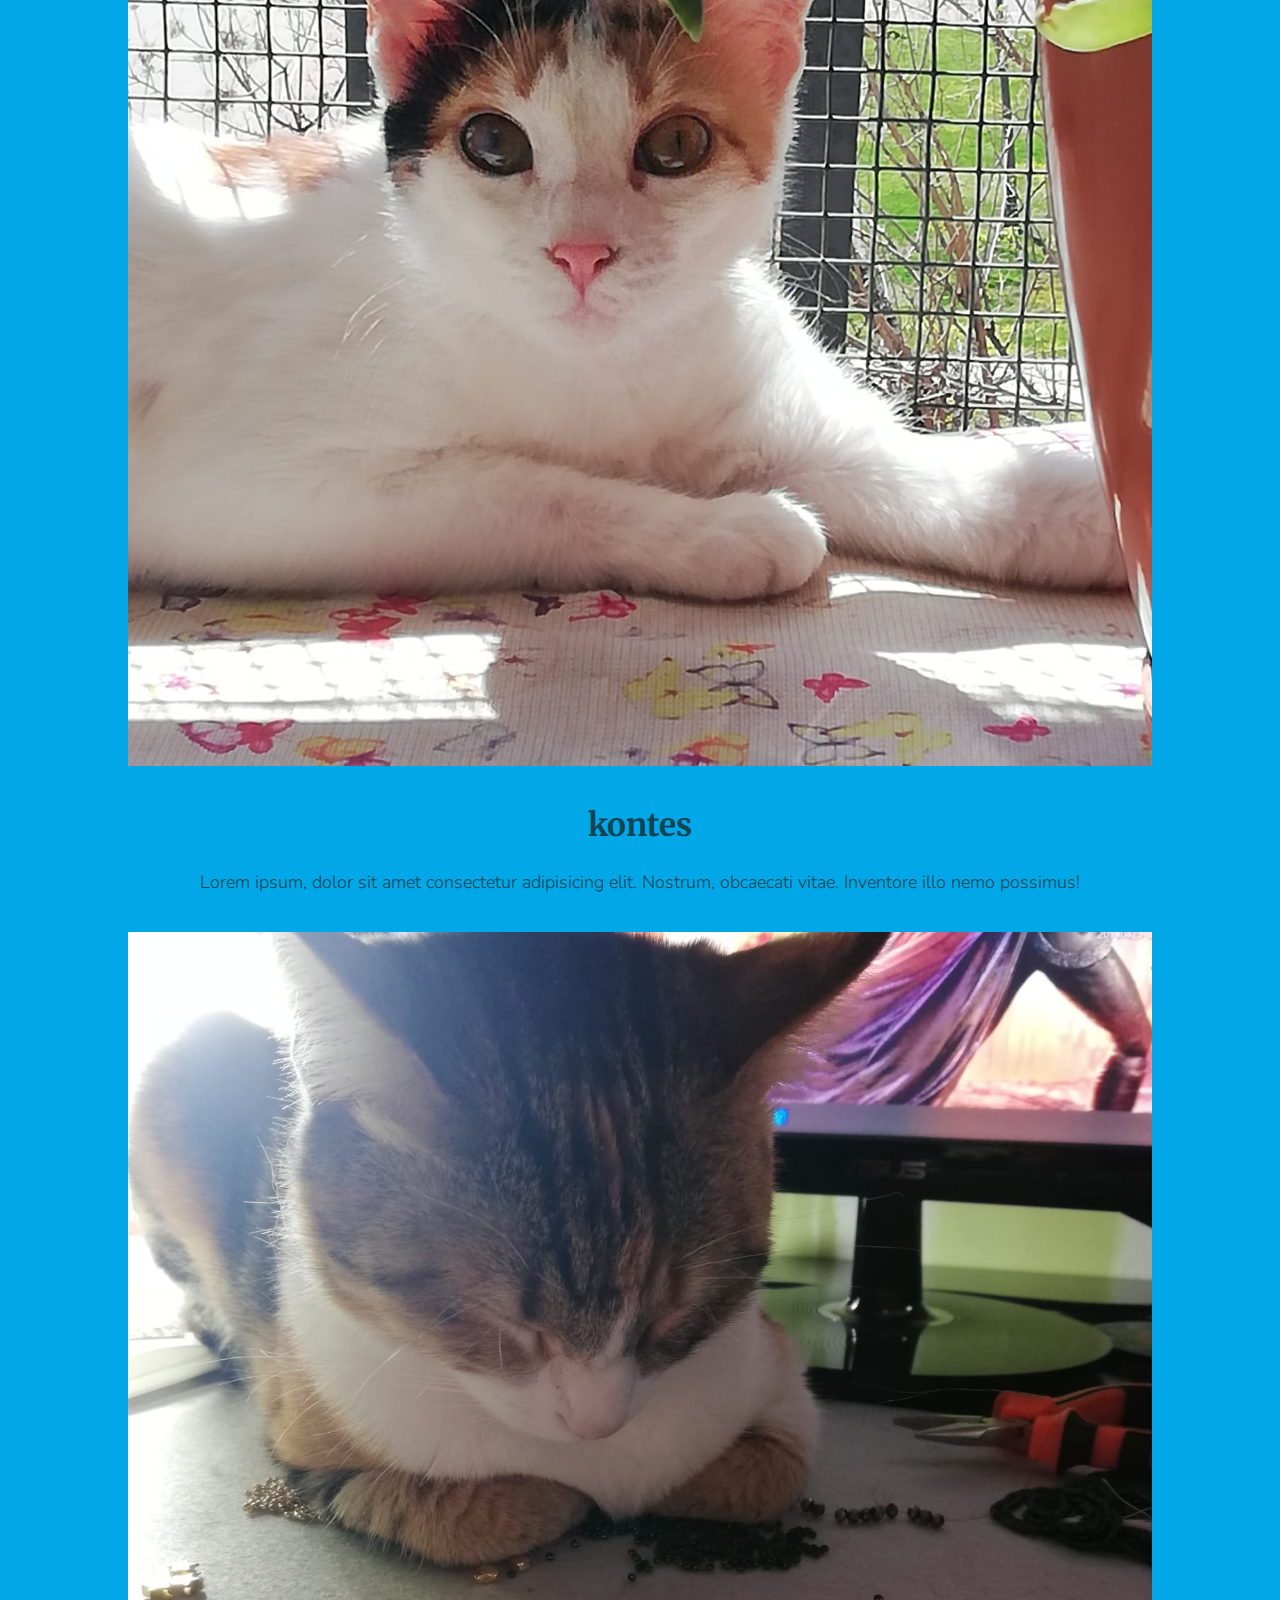
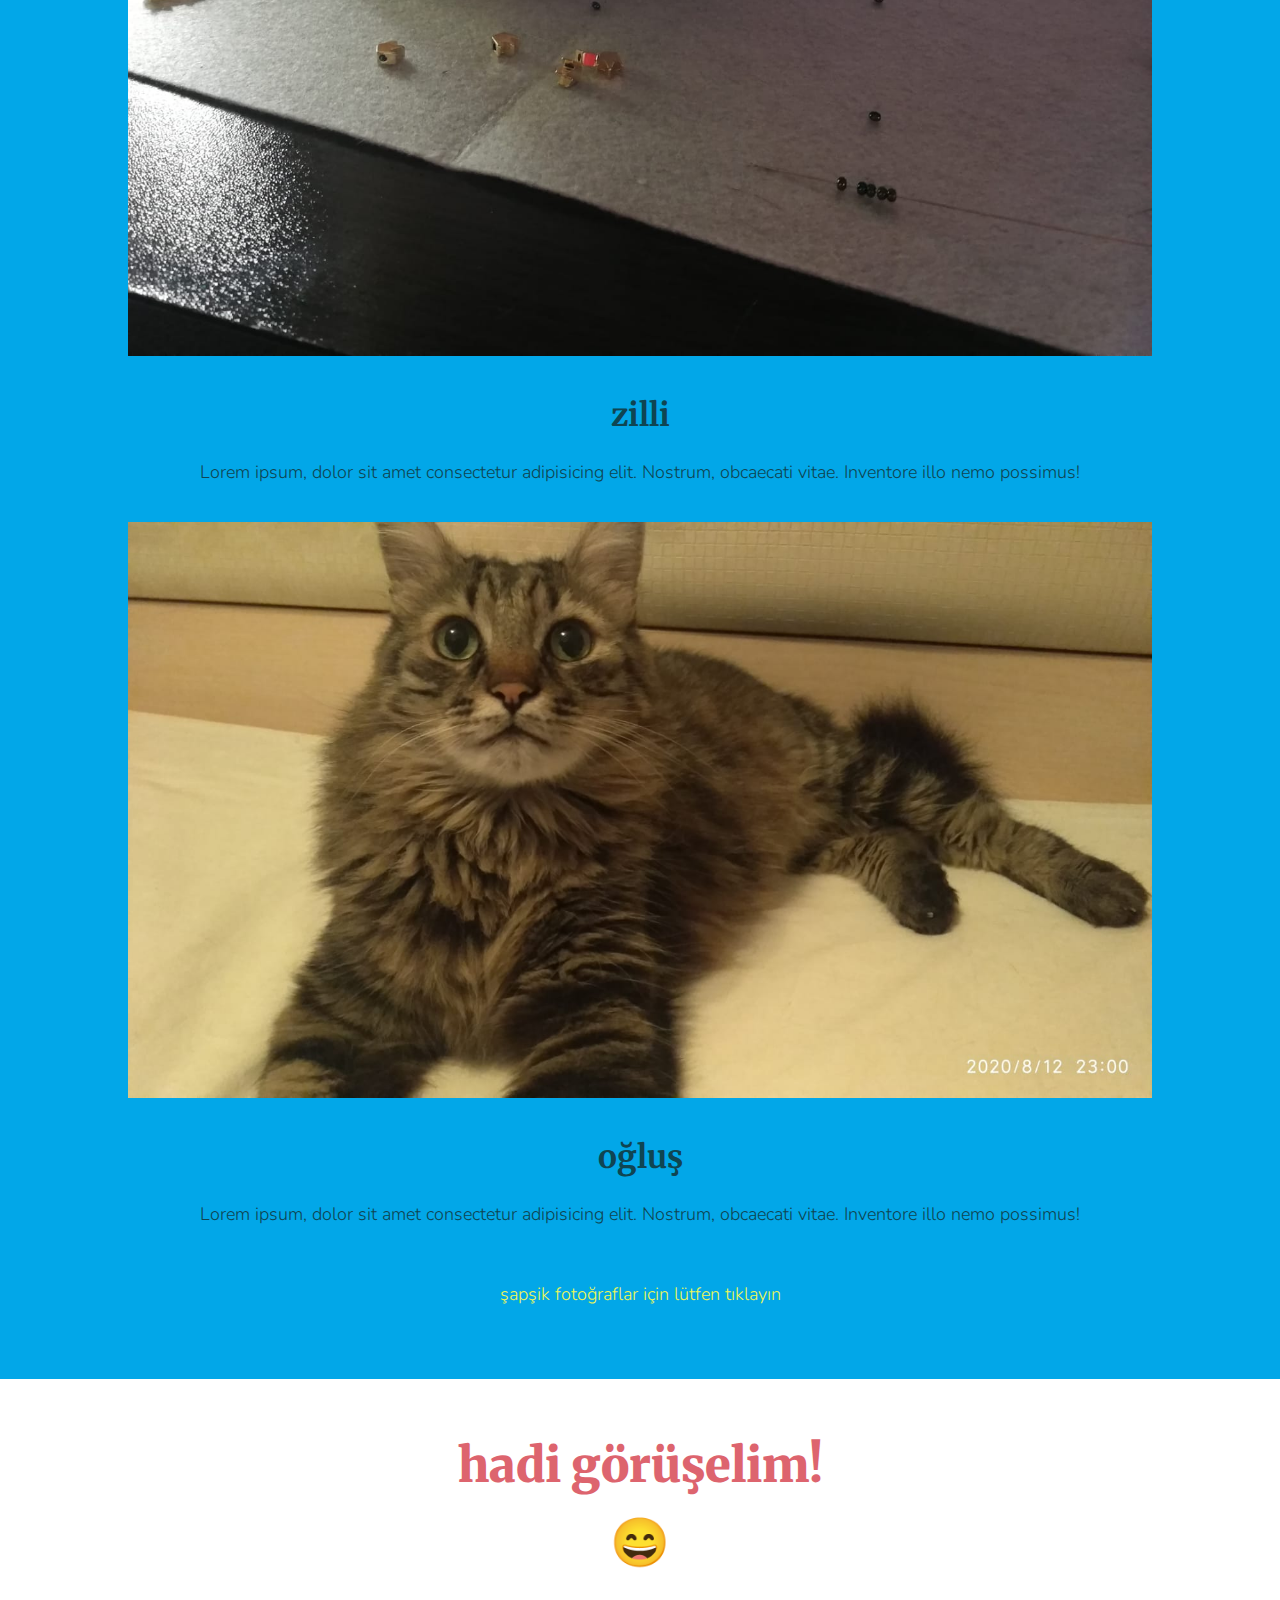
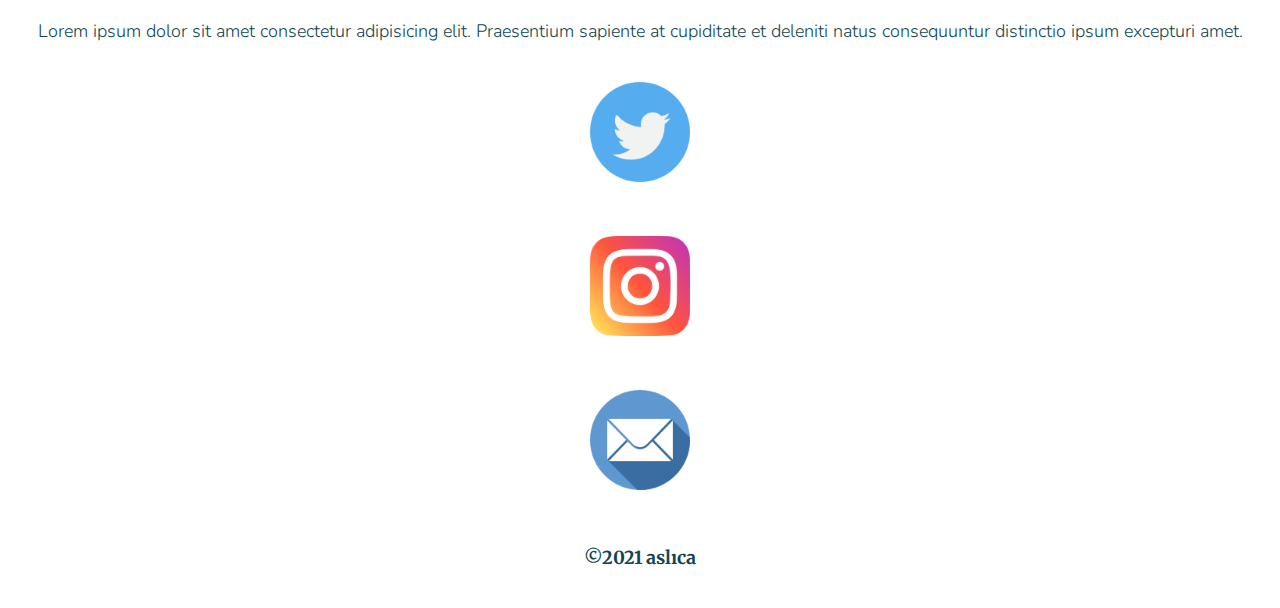
==== commit 5f0981bd: "Change to hero_images and greet section" ====
--- a/index.html
+++ b/index.html
@@ -45,18 +45,20 @@
 		</header>
 		<main id="main">
 				<section id="hello" class="hello container row no-scroll">
-					<h2 class="greet-title">merhaba,<br />ben aslı</h2>
-					<p class="greet-text">
-						Örgü örmek, yoğun ve stresli bir iş gününün ardından sizin için
-						muhteşem bir rahatlama yöntemi olabilir. Örerken bütün
-						yorgunluğunuzu unutacaksınız. Üstelik örgü hakkında hiçbir şey
-						bilmeseniz bile sizlere göstereceğimiz modellerle harikalar
-						yaratacaksınız.
-					</p>
+					<div class="greet-block">
+						<h2 class="greet-title">merhaba,<br />ben aslı</h2>
+						<p class="greet-text">
+							Örgü örmek, yoğun ve stresli bir iş gününün ardından sizin için
+							muhteşem bir rahatlama yöntemi olabilir. Örerken bütün
+							yorgunluğunuzu unutacaksınız. Üstelik örgü hakkında hiçbir şey
+							bilmeseniz bile sizlere göstereceğimiz modellerle harikalar
+							yaratacaksınız.
+						</p>
+					</div>
 					<div class="greet-image">
 						<img
 							class="asli-photo"
-							src="./images/asli.png"
+							src="./images/aslı_candan.png"
 							alt="Aslının fotoğrafı"
 						/>
 					</div>
@@ -560,9 +562,9 @@
 			<section id="how" class="how container row no-scroll">
 				<h3 class="how-title">nasıl hazırlıyorum?</h3>
 				<article class="how-card">
-					<!-- <div class="how-icon__wrapper"> -->
+					<div class="how-icon__wrapper">
 						<img src="./icons/mother.svg" alt="anne ikonu" class="how-icon" />
-					<!-- </div> -->
+					</div>
 					<h4 class="how-card--title">arka plandaki kahraman</h4>
 					<p class="how-card--text">
 						Lorem ipsum dolor sit amet consectetur, adipisicing elit. Architecto
@@ -572,13 +574,13 @@
 					<a class="page__link" href="#">Semra hanımla tanışalım</a>
 				</article>
 				<article class="how-card">
-					<!-- <div class="how-icon__wrapper"> -->
+					<div class="how-icon__wrapper">
 						<img
 							src="./icons/sewingmachine.svg"
 							alt="dikiş makinası ikonu"
 							class="how-icon sewingmachine-icon"
 						/>
-					<!-- </div> -->
+					</div>
 					<h4 class="how-card--title">kullandığım malzemeler</h4>
 					<p class="how-card--text">
 						Lorem ipsum dolor sit amet, consectetur adipisicing elit. Rerum
@@ -589,13 +591,13 @@
 					</p>
 				</article>
 				<article class="how-card">
-					<!-- <div class="how-icon__wrapper"> -->
+					<div class="how-icon__wrapper">
 						<img
 							src="./icons/knitting.svg"
 							alt="ören kadın ikonu"
 							class="how-icon"
 						/>
-					<!-- </div> -->
+					</div>
 					<h4 class="how-card--title">nasıl örüyorum</h4>
 					<p class="how-card--text">
 						Lorem ipsum dolor sit amet consectetur adipisicing elit. Libero
@@ -605,7 +607,7 @@
 					</p>
 				</article>
 			</section>
-			<section id="products container no-scroll" class="products">
+			<section id="products" class="products container no-scroll">
 				<div class="glider-contain multiple">
 					<h3 class="product-title">el emeği, göz nuru</h2>
 					<button class="glider-prev">
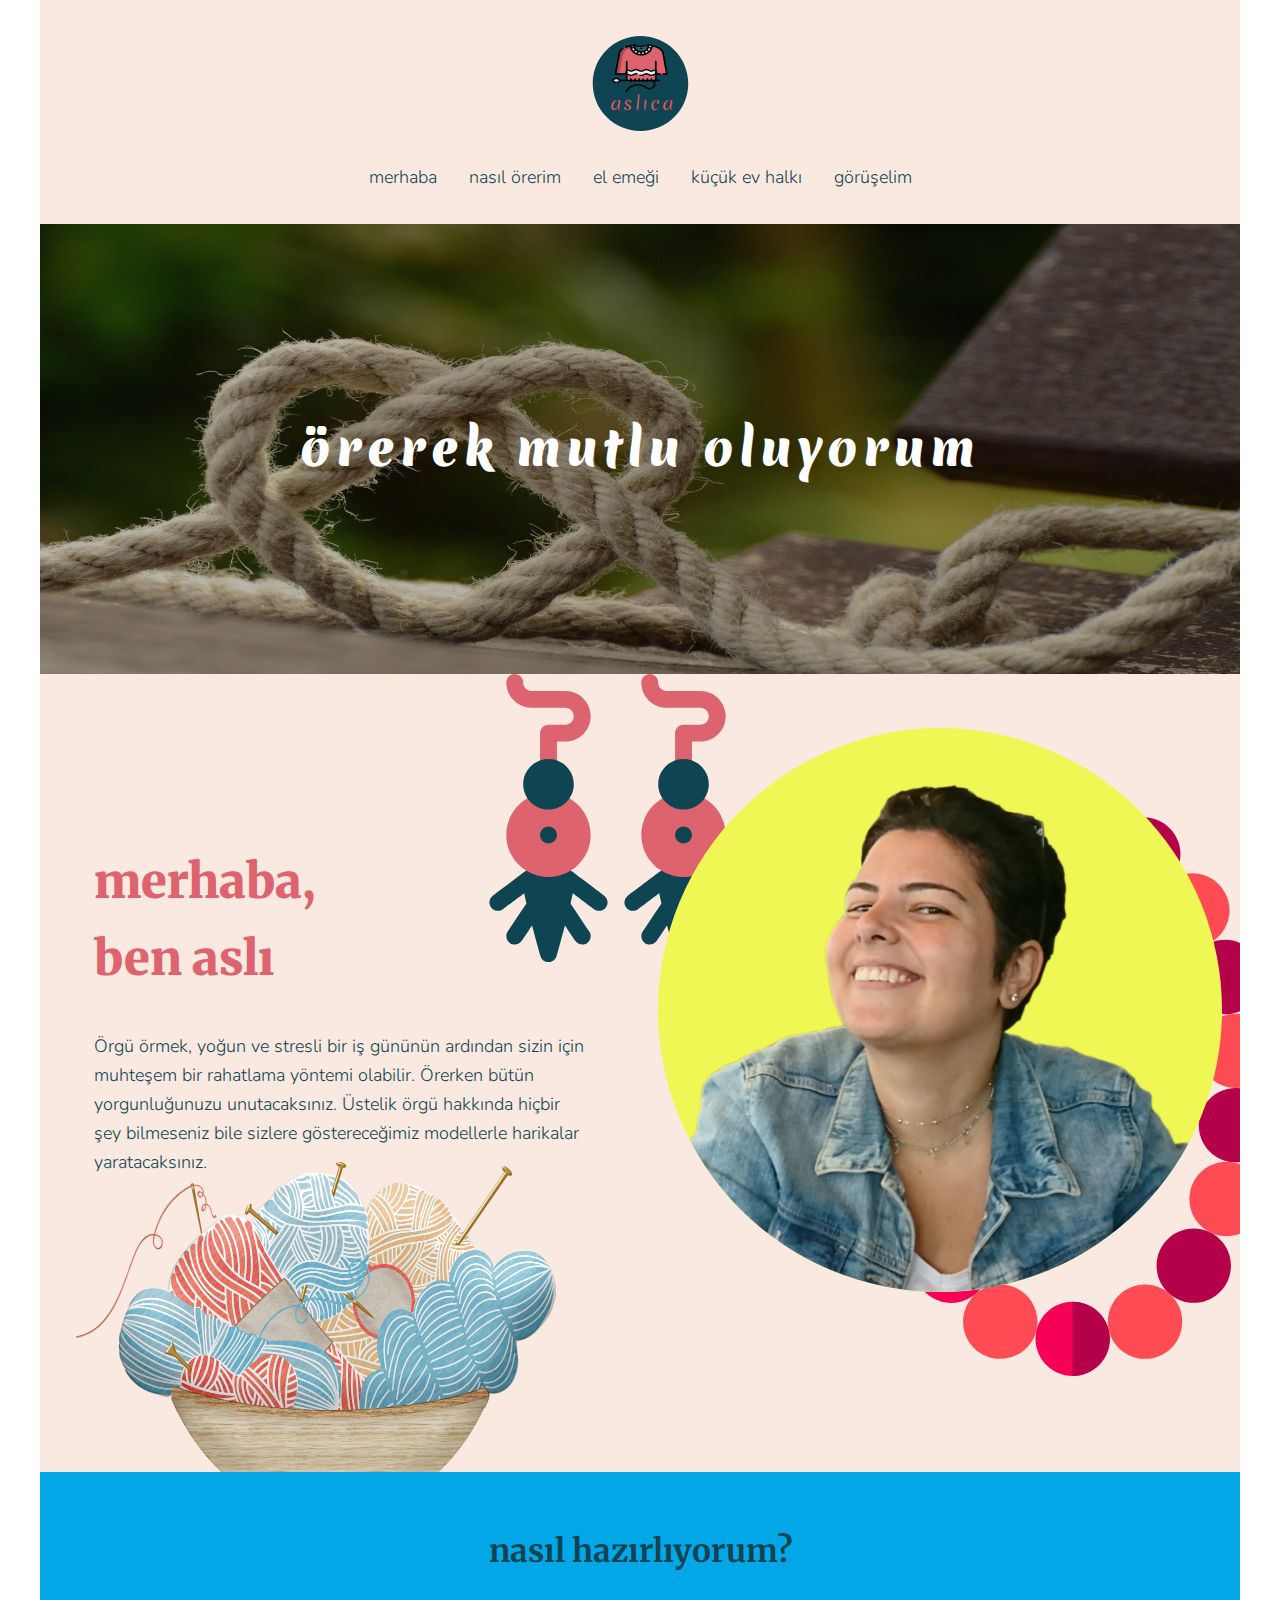
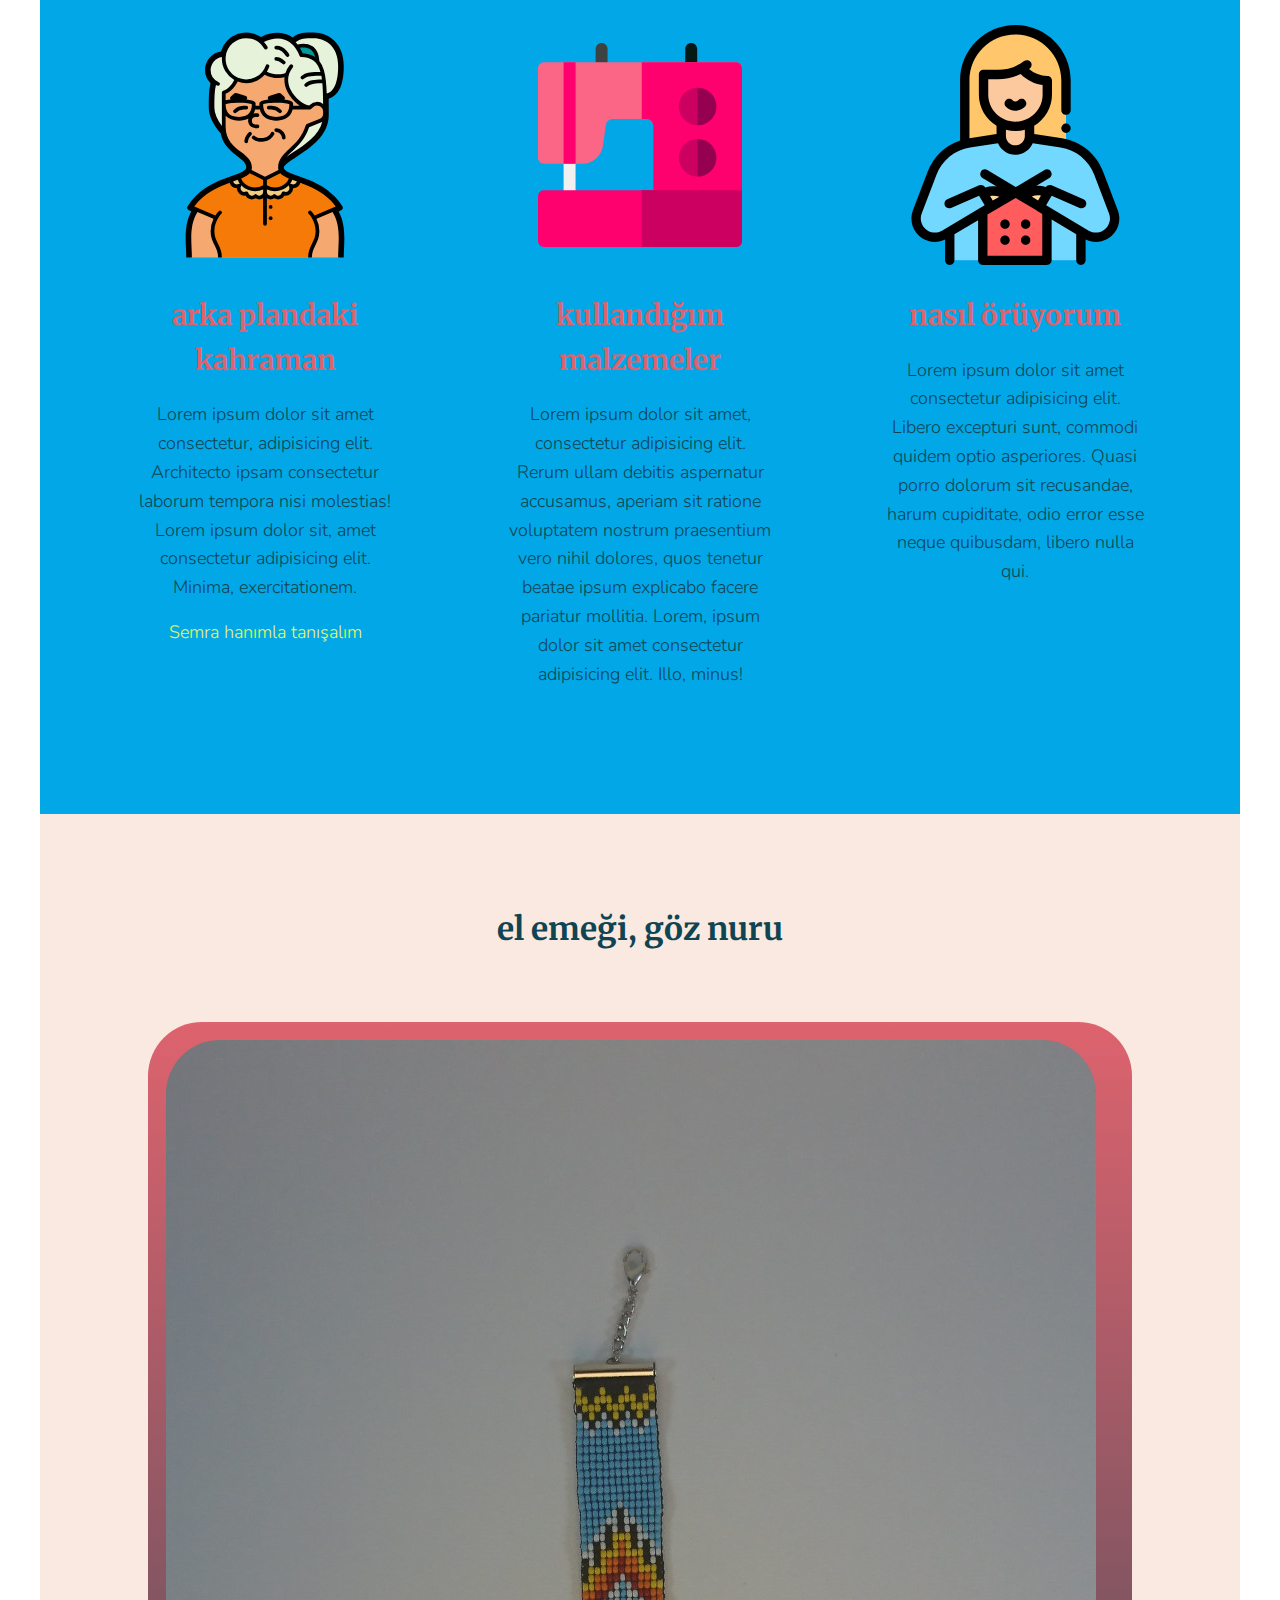
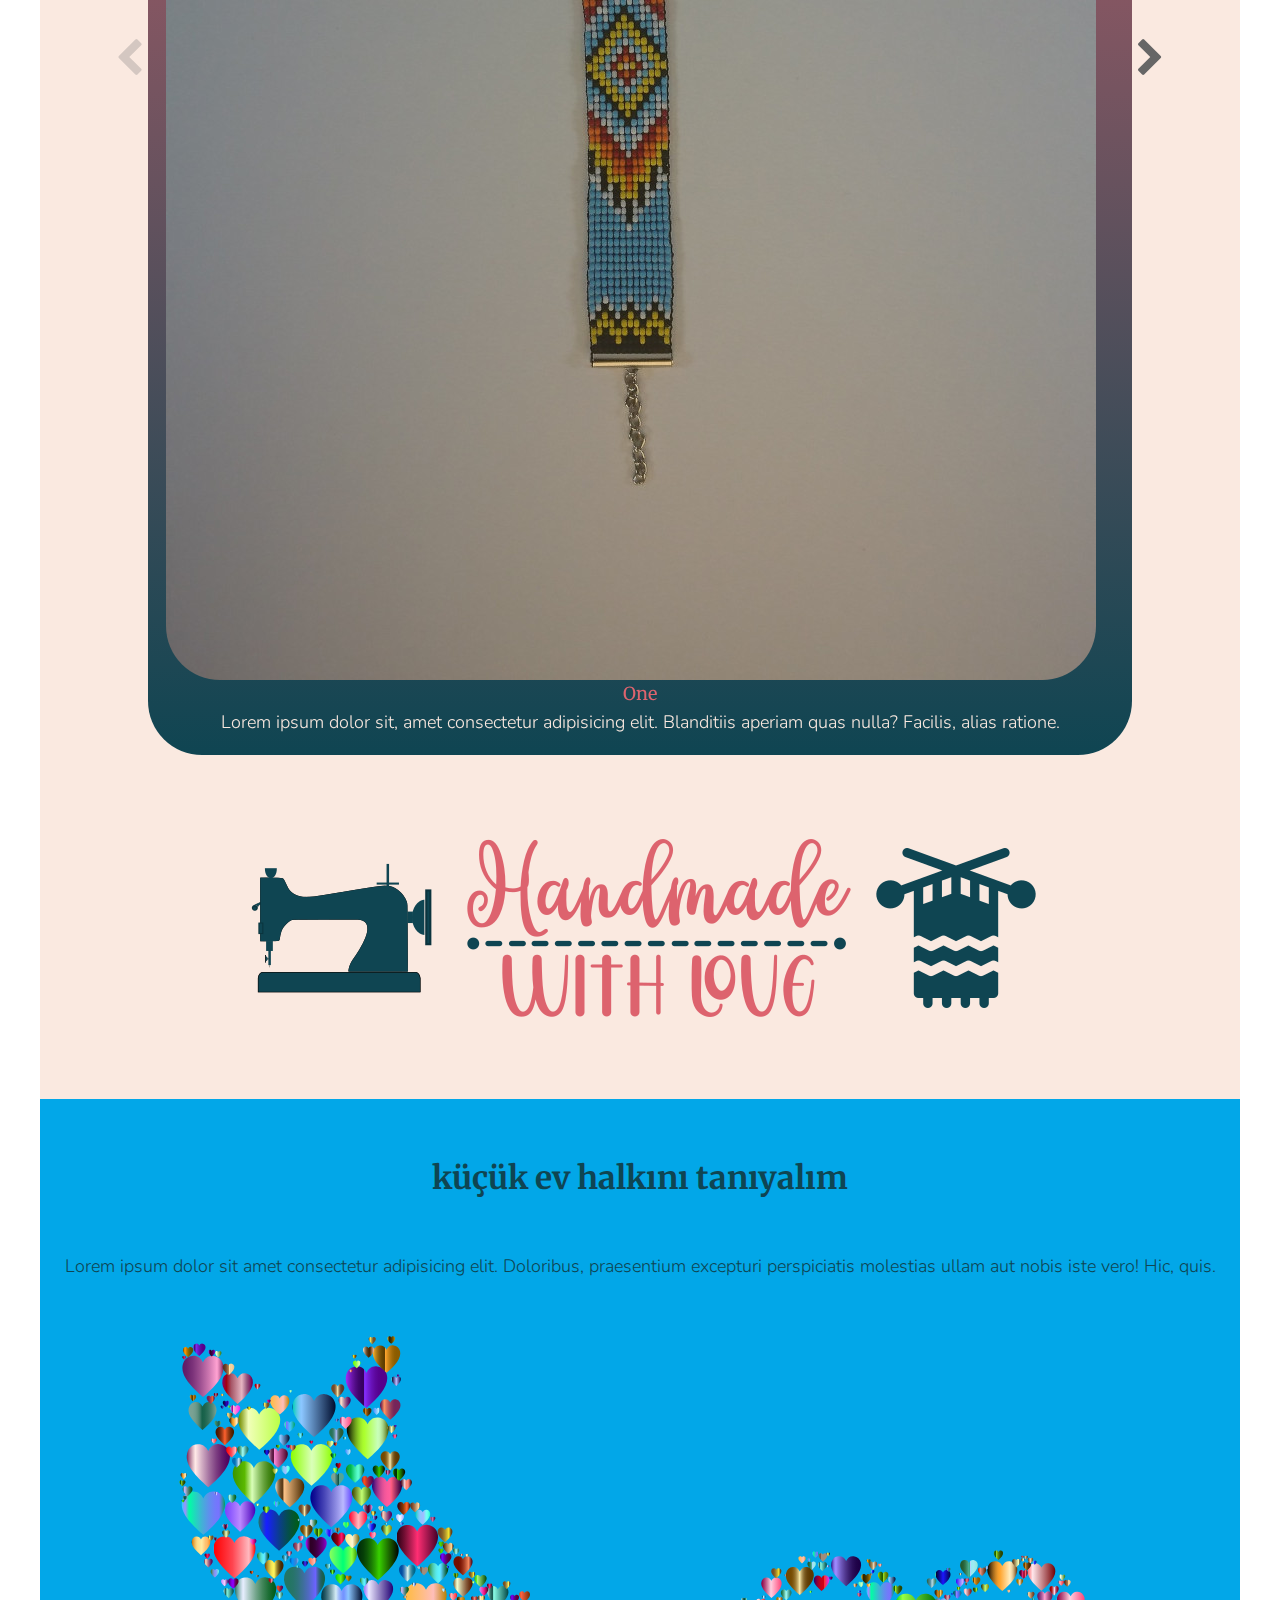
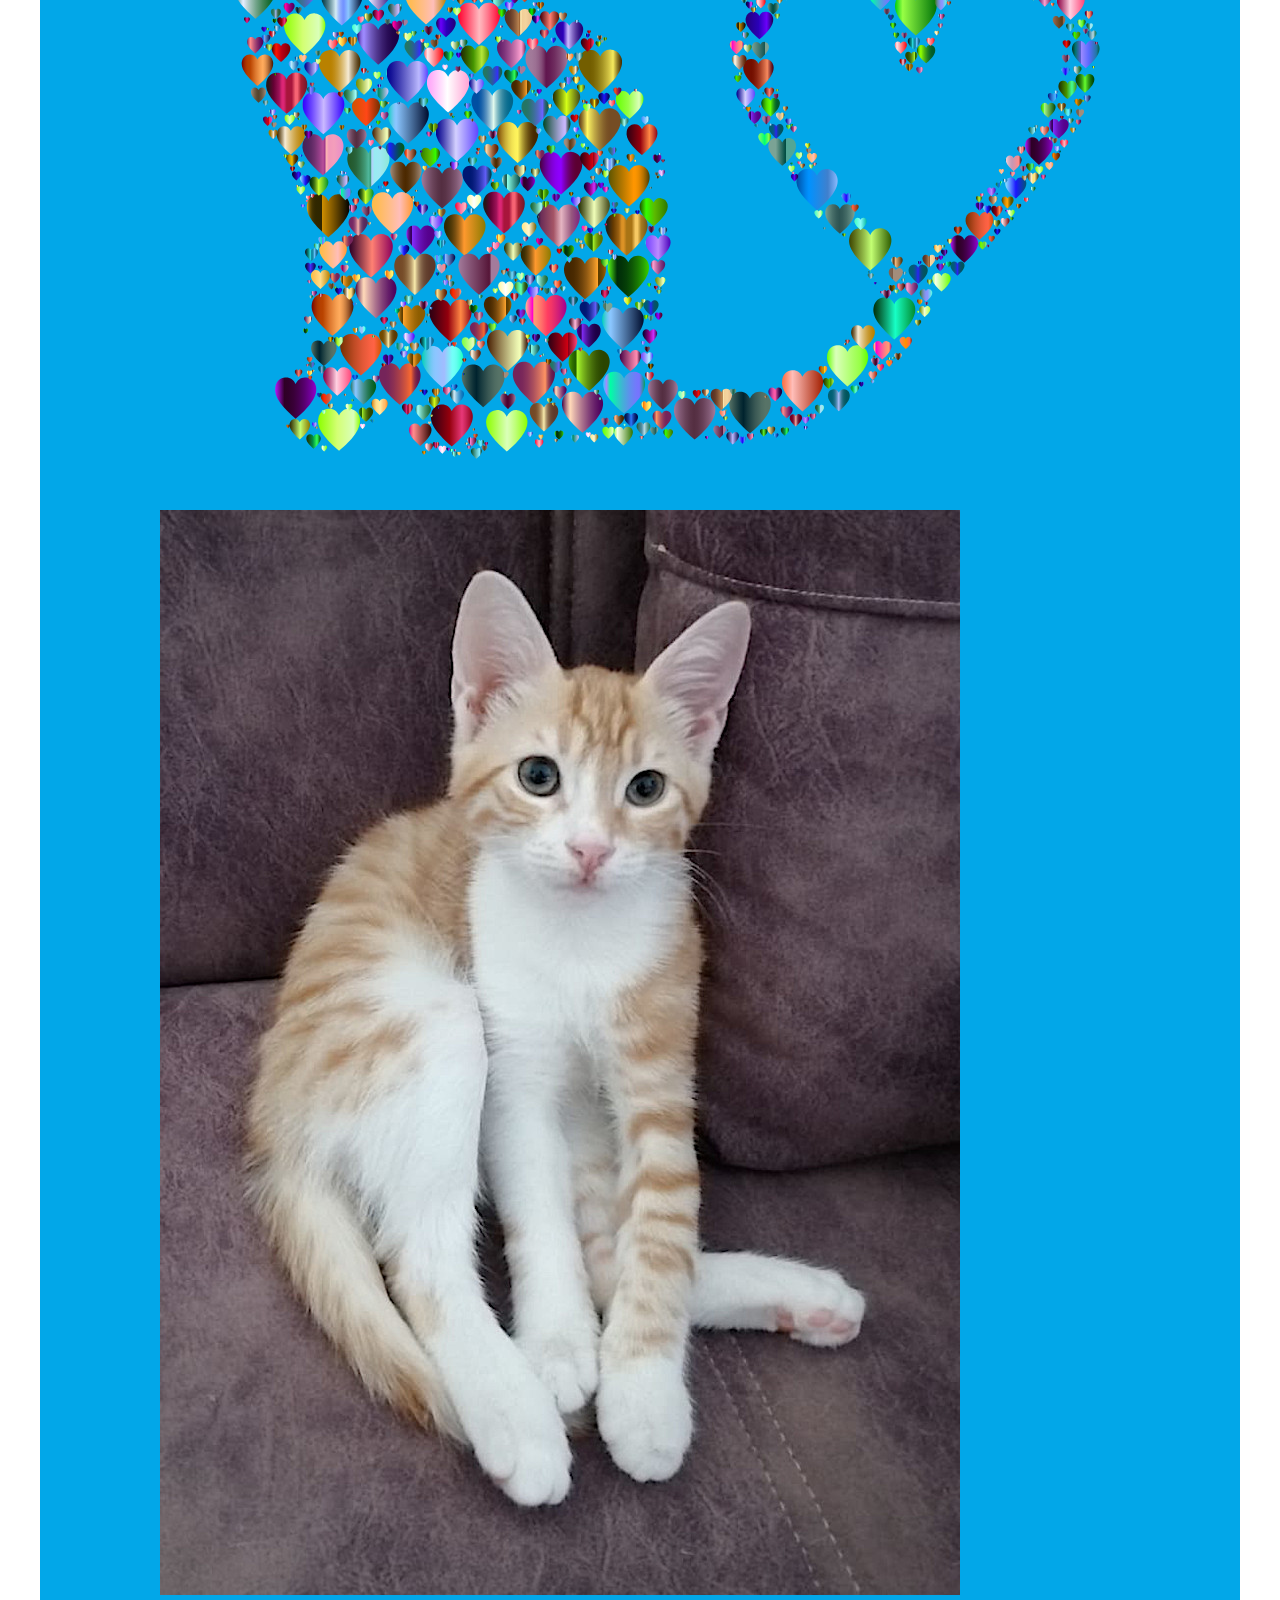
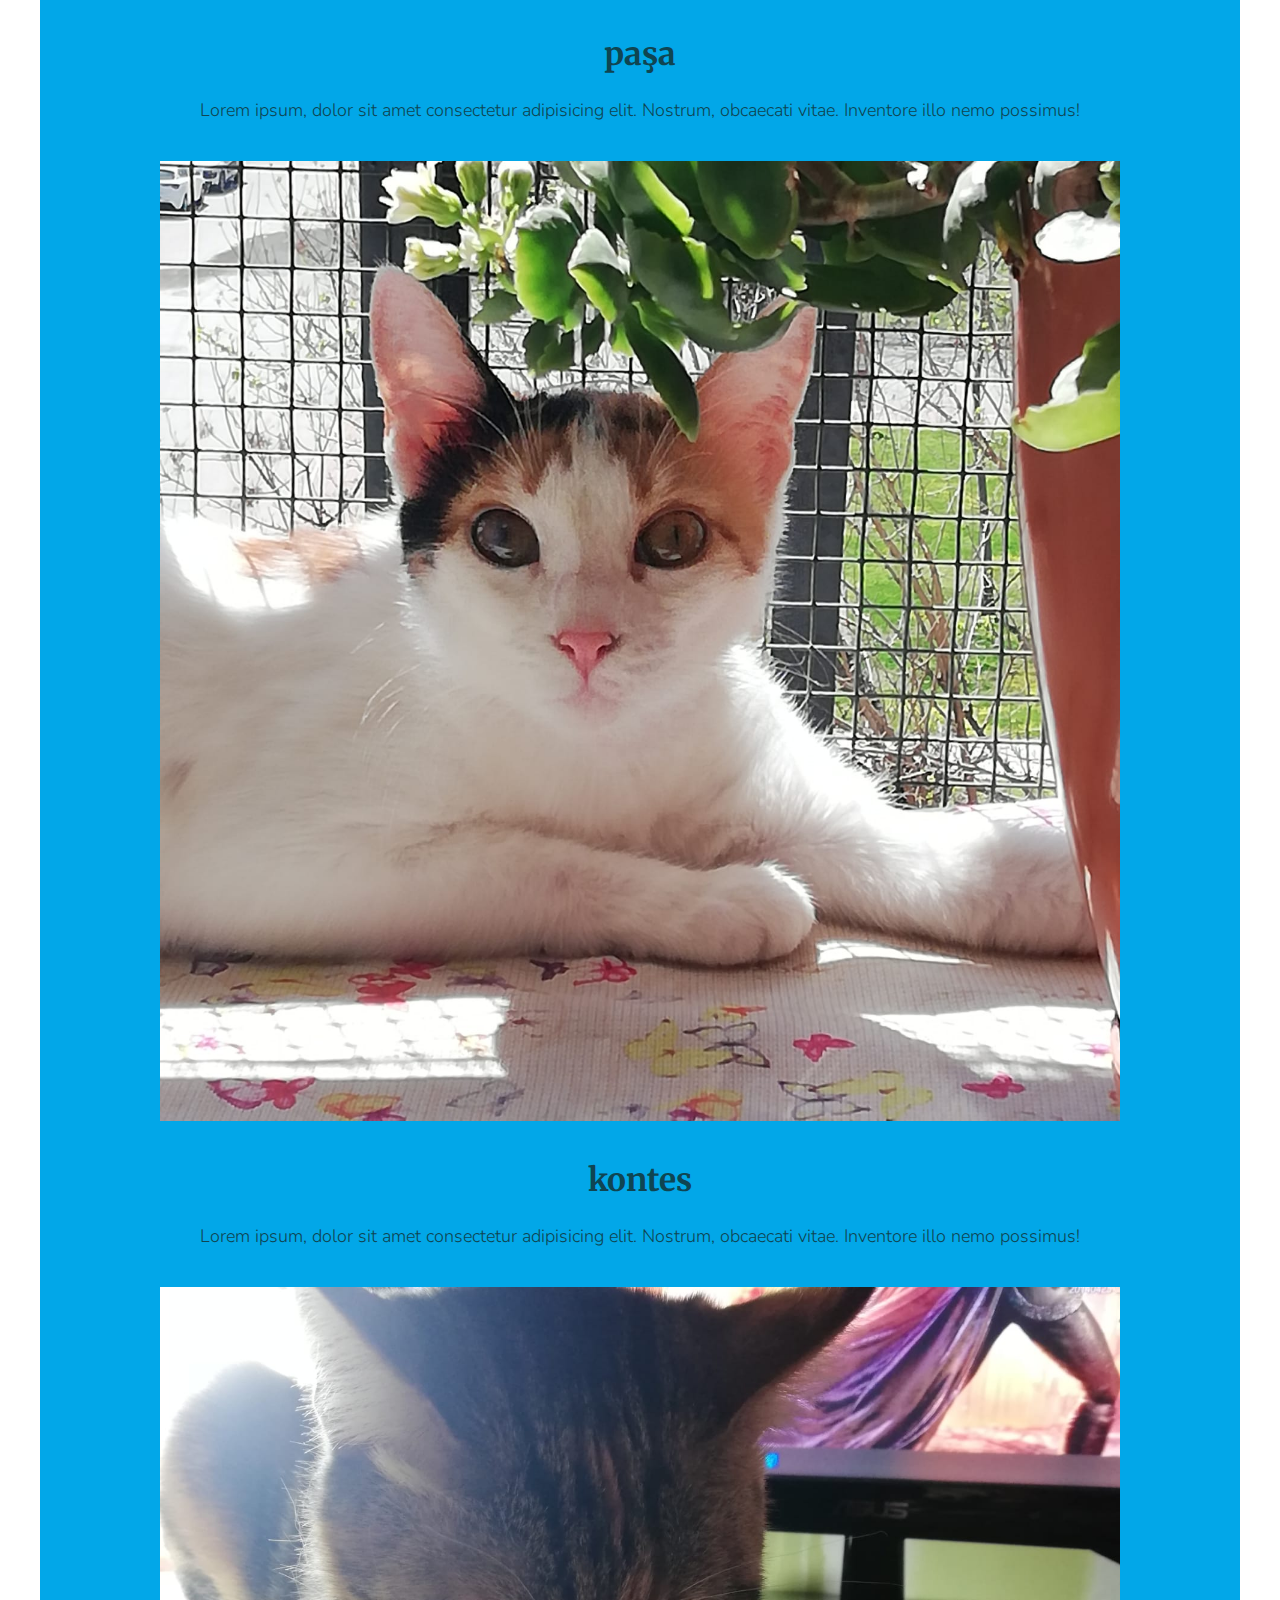
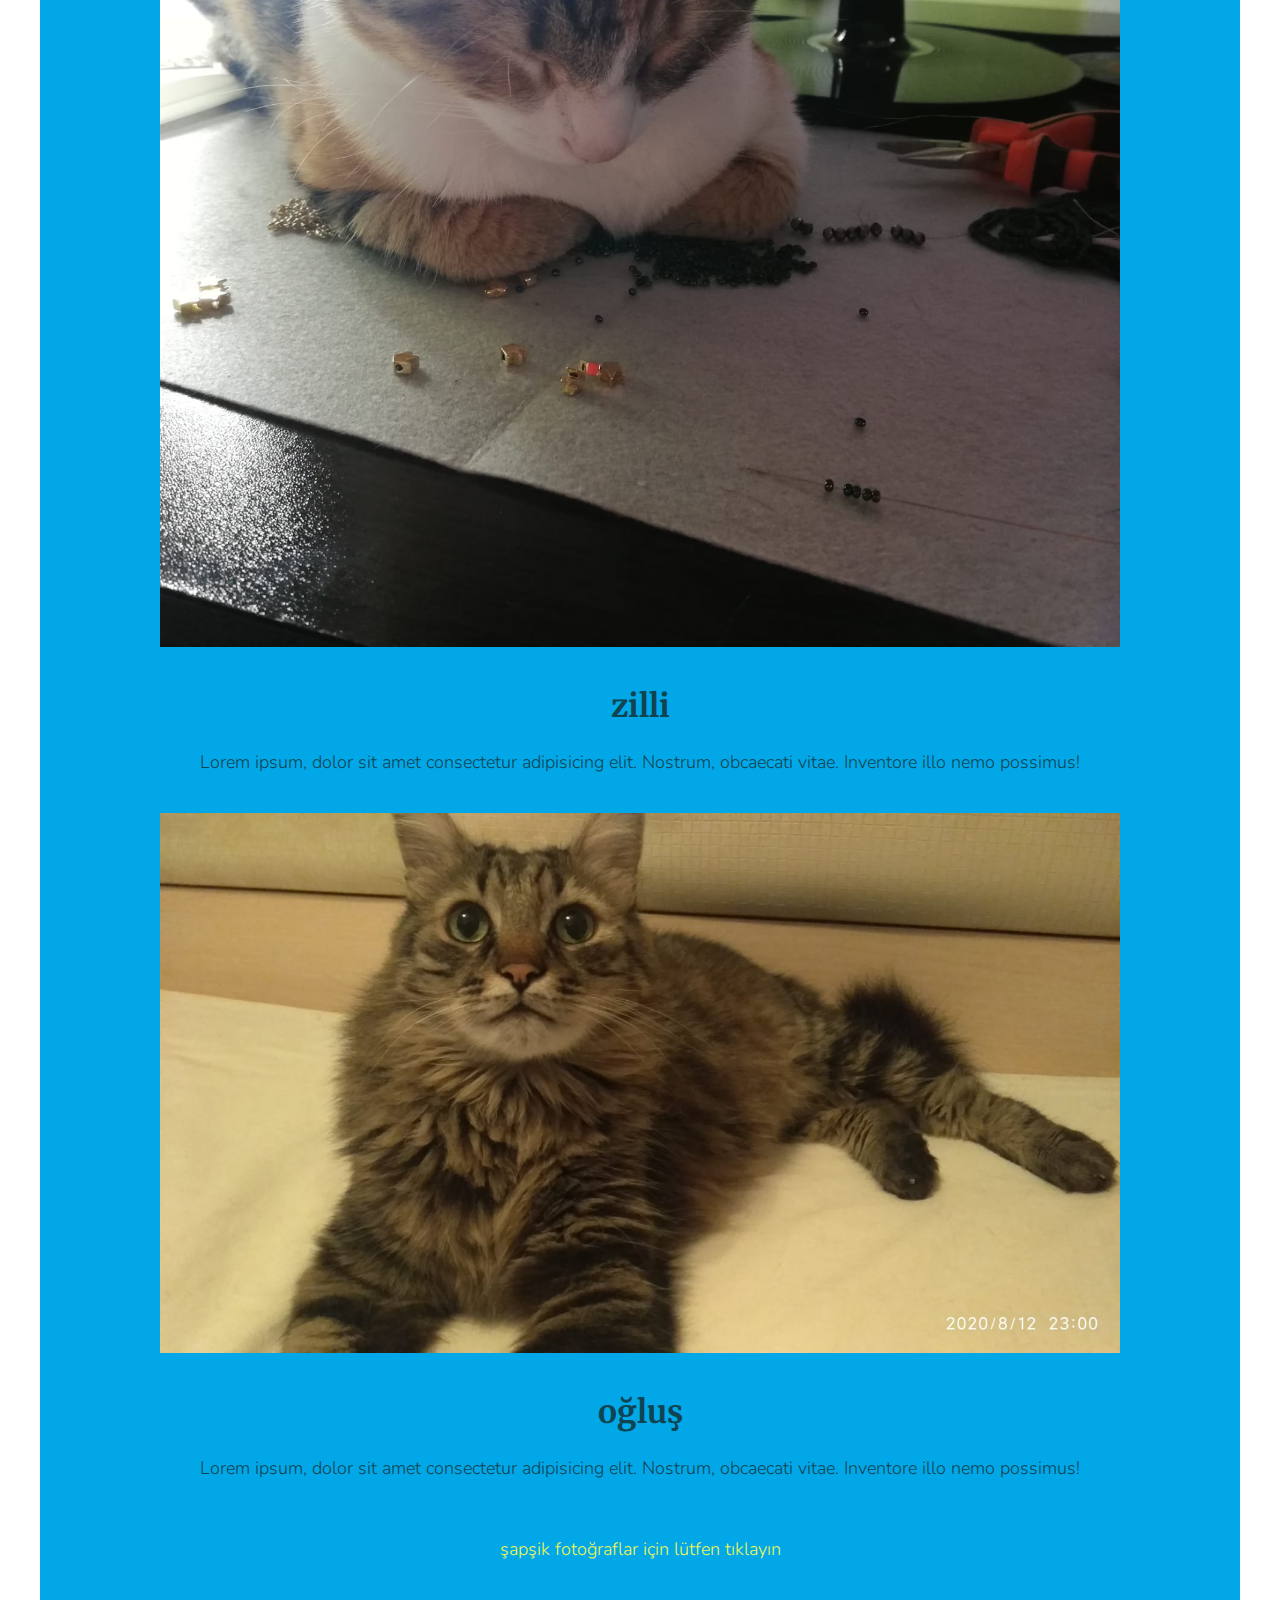
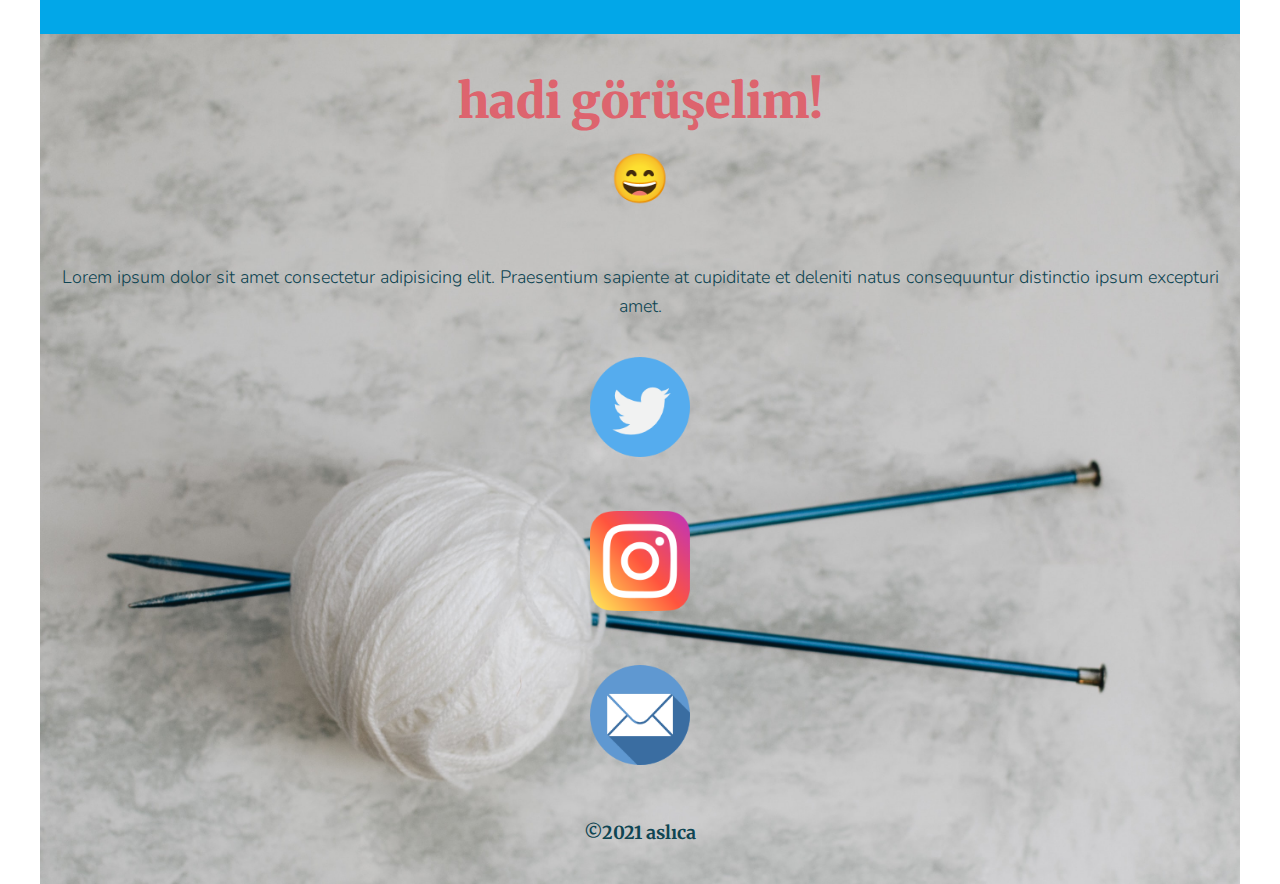
==== commit 1ac7aecd: "Add product page styling & change product names" ====
--- a/index.html
+++ b/index.html
@@ -565,7 +565,7 @@
 					<div class="how-icon__wrapper">
 						<img src="./icons/mother.svg" alt="anne ikonu" class="how-icon" />
 					</div>
-					<h4 class="how-card--title">arka plandaki kahraman</h4>
+					<h3 class="how-card--title">arka plandaki kahraman</h3>
 					<p class="how-card--text">
 						Lorem ipsum dolor sit amet consectetur, adipisicing elit. Architecto
 						ipsam consectetur laborum tempora nisi molestias! Lorem ipsum dolor
@@ -581,7 +581,7 @@
 							class="how-icon sewingmachine-icon"
 						/>
 					</div>
-					<h4 class="how-card--title">kullandığım malzemeler</h4>
+					<h3 class="how-card--title">kullandığım malzemeler</h3>
 					<p class="how-card--text">
 						Lorem ipsum dolor sit amet, consectetur adipisicing elit. Rerum
 						ullam debitis aspernatur accusamus, aperiam sit ratione voluptatem
@@ -598,7 +598,7 @@
 							class="how-icon"
 						/>
 					</div>
-					<h4 class="how-card--title">nasıl örüyorum</h4>
+					<h3 class="how-card--title">nasıl örüyorum</h3>
 					<p class="how-card--text">
 						Lorem ipsum dolor sit amet consectetur adipisicing elit. Libero
 						excepturi sunt, commodi quidem optio asperiores. Quasi porro dolorum
@@ -615,46 +615,101 @@
 					</button>
 					<div class="glider">
 						<div class="card">
-							<img src="images/1.jpg" alt="" class="product_image" />
-							<h1 class="product_name">One</h1>
+							<img src="images/elişi_1.jpg" alt="Elişi fotoğrafı" class="product_image" />
+							<h4 class="product_name">One</h4>
 							<p class="product_text">
 								Lorem ipsum dolor sit, amet consectetur adipisicing elit. Blanditiis
 								aperiam quas nulla? Facilis, alias ratione.
 							</p>
 						</div>
 						<div class="card">
-							<img src="images/2.jpg" alt="" class="product_image" />
-							<h1 class="product_name">Two</h1>
+							<img src="images/elişi_2.jpg" alt="Elişi fotoğrafı" class="product_image" />
+							<h4 class="product_name">Two</h4>
 							<p class="product_text">
 								Lorem ipsum dolor sit amet consectetur adipisicing elit. Nisi
 								recusandae ab necessitatibus, quas vel nesciunt.
 							</p>
 						</div>
 						<div class="card">
-							<img src="images/3.jpg" alt="" class="product_image" />
-							<h1 class="product_name">Three</h1>
+							<img src="images/elişi_3.jpg" alt="Elişi fotoğrafı" class="product_image" />
+							<h4 class="product_name">Three</h4>
 							<p class="product_text">
 								Lorem ipsum dolor sit amet consectetur adipisicing elit. Adipisci
 								laborum ut sequi vel? Quam, sint?
 							</p>
 						</div>
 						<div class="card">
-							<img src="images/4.jpg" alt="" class="product_image" />
-							<h1 class="product_name">Four</h1>
+							<img src="images/elişi_4.jpg" alt="Elişi fotoğrafı" class="product_image" />
+							<h4 class="product_name">Four</h4>
 							<p class="product_text">
 								Lorem, ipsum dolor sit amet consectetur adipisicing elit. Culpa a
 								excepturi sunt ullam accusamus quod.
 							</p>
 						</div>
 						<div class="card">
-							<img src="images/5.jpg" alt="" class="product_image" />
-							<h1 class="product_name">Five</h1>
+							<img src="images/elişi_5.jpg" alt="Elişi fotoğrafı" class="product_image" />
+							<h4 class="product_name">Five</h4>
 							<p class="product_text">
 								Lorem, ipsum dolor sit amet consectetur adipisicing elit. Adipisci
 								hic aperiam velit veritatis ratione consectetur!
 							</p>
 						</div>
-
+						<div class="card">
+							<img src="images/elişi_6.jpg" alt="Elişi fotoğrafı" class="product_image" />
+							<h4 class="product_name">Six</h4>
+							<p class="product_text">
+								Lorem, ipsum dolor sit amet consectetur adipisicing elit. Adipisci
+								hic aperiam velit veritatis ratione consectetur!
+							</p>
+						</div>
+						<div class="card">
+							<img src="images/elişi_7.jpg" alt="Elişi fotoğrafı" class="product_image" />
+							<h4 class="product_name">Seven</h4>
+							<p class="product_text">
+								Lorem, ipsum dolor sit amet consectetur adipisicing elit. Adipisci
+								hic aperiam velit veritatis ratione consectetur!
+							</p>
+						</div>
+						<div class="card">
+							<img src="images/elişi_8.jpg" alt="Elişi fotoğrafı" class="product_image" />
+							<h4 class="product_name">Eight</h4>
+							<p class="product_text">
+								Lorem, ipsum dolor sit amet consectetur adipisicing elit. Adipisci
+								hic aperiam velit veritatis ratione consectetur!
+							</p>
+						</div>
+						<div class="card">
+							<img src="images/elişi_9.jpg" alt="Elişi fotoğrafı" class="product_image" />
+							<h4 class="product_name">Nine</h4>
+							<p class="product_text">
+								Lorem, ipsum dolor sit amet consectetur adipisicing elit. Adipisci
+								hic aperiam velit veritatis ratione consectetur!
+							</p>
+						</div>
+						<div class="card">
+							<img src="images/elişi_10.jpg" alt="Elişi fotoğrafı" class="product_image" />
+							<h4 class="product_name">Ten</h4>
+							<p class="product_text">
+								Lorem, ipsum dolor sit amet consectetur adipisicing elit. Adipisci
+								hic aperiam velit veritatis ratione consectetur!
+							</p>
+						</div>
+						<div class="card">
+							<img src="images/elişi_11.jpg" alt="Elişi fotoğrafı" class="product_image" />
+							<h4 class="product_name">Eleven</h4>
+							<p class="product_text">
+								Lorem, ipsum dolor sit amet consectetur adipisicing elit. Adipisci
+								hic aperiam velit veritatis ratione consectetur!
+							</p>
+						</div>
+						<div class="card">
+							<img src="images/elişi_12.jpg" alt="Elişi fotoğrafı" class="product_image" />
+							<h4 class="product_name">Twelve</h4>
+							<p class="product_text">
+								Lorem, ipsum dolor sit amet consectetur adipisicing elit. Adipisci
+								hic aperiam velit veritatis ratione consectetur!
+							</p>
+						</div>
 					</div>
 					<button class="glider-next">
 						<i class="fa fa-chevron-right"></i>
@@ -662,7 +717,7 @@
 				</div>
 				<div class="handmade-icon__wrapper">
 					<img
-						src="./images/Handmade.png"
+						src="./images/Elişi_ikonu.png"
 						alt="sevgiyle elle yapılmış ikonu"
 						class="handmade-icon"
 					/>
@@ -683,7 +738,7 @@
 				<div class="cats-subsection">
 					<div class="cat-photo__wrapper">
 						<img
-							src="./images/pasa.jpg"
+							src="./images/kedi_pasa.jpg"
 							alt="kedimiz paşanın fotoğrafı"
 							class="cat-photo__pasa"
 						/>
@@ -700,7 +755,7 @@
 				<div class="cats-subsection">
 					<div class="cat-photo__wrapper">
 						<img
-							src="./images/kontes.jpg"
+							src="./images/kedi_kontes.jpg"
 							alt="kedimiz kontesin fotoğrafı"
 							class="cat-photo__kontes"
 						/>
@@ -717,7 +772,7 @@
 				<div class="cats-subsection">
 					<div class="cat-photo__wrapper">
 						<img
-							src="./images/zilli.jpg"
+							src="./images/kedi_zilli.jpg"
 							alt="kedimiz zillinin fotoğrafı"
 							class="cat-photo__zilli"
 						/>
@@ -734,7 +789,7 @@
 				<div class="cats-subsection">
 					<div class="cat-photo__wrapper">
 						<img
-							src="./images/oglus.jpg"
+							src="./images/kedi_oglus.jpg"
 							alt="kedimiz oğluşun fotoğrafı"
 							class="cat-photo__oglus"
 						/>
--- a/styles/main.css
+++ b/styles/main.css
@@ -3,7 +3,7 @@
 :root {
     --ff-h1: 'Merienda', cursive;
     --ff-h: 'Merriweather', sans-serif;
-    --ff-p: 'Nunito', sans-serif; 
+    --ff-p: 'Nunito', sans-serif;
 
     --fw-n: 300;
     --fw-r: 400;
@@ -16,14 +16,14 @@
     --fs-bb: 4rem;
 
     --clr-primary: hsl(355, 64%, 63%, 1);
-    --clr-secondary:hsl(192, 69%, 19%,1);
-
-    --clr-bg-one: hsl(20, 73%, 93%,1);
+    --clr-secondary: hsl(192, 69%, 19%, 1);
+
+    --clr-bg-one: hsl(20, 73%, 93%, 1);
     /* --clr-bg-one: hsl(175, 51%, 64%,1); */
     --clr-bg-two: hsl(197, 98%, 46%, 1);
     /* --clr-bg-two: hsl(205, 60%, 64%,1); */
 
-    --clr-accent: hsl(63, 91%, 65%,1);
+    --clr-accent: hsl(63, 91%, 65%, 1);
 }
 
 /* TYPOGRAPHY AND FONTS */
@@ -61,10 +61,16 @@
     font-weight: var(--fw-m);
 }
 
+img {
+    max-width: 100%;
+    max-height: 100%;
+    display: block;
+    object-fit: fill;
+}
 
 /* LAYOUT */
 .container {
-    max-width: 1600px;
+    max-width: 1200px;
     margin: 0 auto;
 }
 
@@ -93,7 +99,7 @@
     margin-left: auto;
     margin-right: auto;
     padding-top: 1.6em;
-    padding-bottom: 0.7em;;
+    padding-bottom: 0.7em;
     width: 50%;
 }
 
@@ -131,17 +137,10 @@
 
 /* MOTTOBAR */
 
-.mottobar {
-    height: 50vh;
-    background-image: url(../images/loveknot_600x600.jpg);
-    background-repeat: no-repeat;
-    background-size: cover;
-}
-
 .motto-shade {
     height: 100%;
     width: 100%;
-    background: rgba(12,12,12, 0.3);
+    background: rgba(12, 12, 12, 0.3);
     display: flex;
     justify-content: center;
     align-items: center;
@@ -163,48 +162,52 @@
     justify-content: center;
     align-items: center;
     padding-bottom: 14em;
-    z-index:-1;
- }
-
- .greet-title {
+    z-index: -1;
+}
+
+.greet-block {
+    padding: 2em 1em 0;
+    z-index: 1;
+    order: 1;
+}
+
+.greet-title {
     color: var(--clr-primary);
     text-align: center;
-    padding: 1em 0;
+    z-index: 1;
+}
+
+.greet-text {
+    text-align: center;
+    padding-top: 2em;
+
+}
+
+.greet-image {
+    padding-top: 4em;
+    width: 80%;
     order: 0;
     z-index: 1;
- }
-
- .greet-text {
-    text-align: center;
-    padding: 2em 1em 0; 
-    order: 2;
-    z-index: 1;
- }
-
- .greet-image {
-    width: 80%;
-    order: 1;
-    z-index: 1;
- }
- 
- .asli-photo {
-     background-color: var(--clr-accent);
-     border-radius: 50%;
- }
-
- .icon-wrapper {
-     position: absolute;
- }
-
- .earrings-icon--wrapper {
-     top: 14rem;
-     left: -3em;
-     width: 15em;
-     height: 15em;
+}
+
+.asli-photo {
+    background-color: var(--clr-accent);
+    border-radius: 50%;
+}
+
+.icon-wrapper {
+    position: absolute;
+}
+
+.earrings-icon--wrapper {
+    top: 0;
+    left: -3em;
+    width: 15em;
+    height: 15em;
 }
 
 .necklace-icon--wrapper {
-    top: 15em;
+    top: 6em;
     right: -7em;
     width: 20em;
     height: 20em;
@@ -217,7 +220,7 @@
 }
 
 
- /* HOW */
+/* HOW */
 
 .how {
     padding-top: 3em;
@@ -242,20 +245,23 @@
     flex-direction: column;
 }
 
-/* .how-icon__wrapper {
-    width: 100%;
-} */
+.how-icon__wrapper {
+    width: 300px;
+}
 
 .how-icon {
     width: 80%;
-    height: 80%;
+    height: 100%;
     margin: 0 auto;
 }
 
 .how-card--title,
-.how-card--text
-{
-    text-align: center;
+.how-card--text {
+    text-align: center;
+}
+
+.how-card--text {
+    padding: 0 1em;
 }
 
 .page__link {
@@ -276,11 +282,12 @@
 
 .how-card--title {
     color: var(--clr-primary);
+    /* min-height: 100px; media query ekle*/
     font-size: 1.75rem;
 }
 
 .sewingmachine-icon {
-    padding: 1.5em 1.5em 0;
+    padding: 1em;
 }
 
 /* PRODUCTS */
@@ -393,7 +400,9 @@
 /* MEET */
 
 footer {
-    background-image: url(../images/kelly-sikkema-unsplash.jpg);
+   /* Photo by Kelly Sikkema from Unsplash */
+
+    background-image: url(../images/altbilgi_resmi.jpg);
     background-repeat: no-repeat;
     background-size: cover;
     background-position: center;
@@ -412,11 +421,11 @@
 
 .meet_title {
     color: var(--clr-primary);
-    padding-top: 1em;
+    padding: 0.6em;
 }
 
 .meet_text {
-    padding: 2em;
+    padding: 1em 1em 2em;
 }
 
 .social-link {
@@ -436,4 +445,191 @@
     font-size: var(--fs-n);
 }
 
-
+/* MEDIA QUERIES */
+
+/* MOTTOBAR */
+
+@media screen and (max-width: 600px) {
+    .mottobar {
+        height: 55vh;
+        background-image: url(../images/ipten_kalp-600x600.jpg);
+        background-repeat: no-repeat;
+        background-size: cover;
+        background-position: center;
+    }
+}
+
+@media screen and (min-width: 601px) and (max-width: 768px) {
+    .mottobar {
+        height: 40vh;
+        background-image: url(../images/ipten_kalp-1000x500.jpg);
+        background-repeat: no-repeat;
+        background-size: cover;
+        background-position: bottom;
+
+    }
+}
+
+@media screen and (min-width: 769px) and (max-width: 1024px) {
+    .mottobar {
+        height: 40vh;
+        background-image: url(../images/ipten_kalp-1000x500.jpg);
+        background-repeat: no-repeat;
+        background-size: cover;
+        background-position: bottom;
+    }
+}
+
+@media screen and (min-width: 1025px) {
+    .mottobar {
+        height: 50vh;
+        background-image: url(../images/ipten_kalp-1200x540.jpg);
+        background-repeat: no-repeat;
+        object-fit: cover;
+        background-position: center;
+    }
+}
+
+/* GREET */
+
+@media screen and (min-width: 450px) {
+    .hello {
+        padding-bottom: 18em;
+    }
+
+    .earrings-icon--wrapper {
+        top: 0;
+        left: -3em;
+        width: 17em;
+        height: 17em;
+    }
+    
+    .necklace-icon--wrapper {
+        top: 8em;
+        right: -7em;
+        width: 22em;
+        height: 22em;
+    }
+}
+
+@media screen and (min-width: 600px) and (max-width:768px) {
+    .hello {
+        padding-bottom: 20em;
+    }
+
+    .earrings-icon--wrapper {
+        top: 0;
+        left: -3em;
+        width: 20em;
+        height: 20em;
+    }
+    
+    .necklace-icon--wrapper {
+        top: 8em;
+        right: -7em;
+        width: 27em;
+        height: 27em;
+    }
+
+    .yarn-icon {
+        width: 70%;
+    }
+}
+
+@media screen and (min-width: 769px) and (max-width: 1024px) {
+    .hello {
+        flex-direction: row;
+        padding-bottom: 7em;
+     }
+
+    .greet-block {
+        padding: 5em 3em;
+        width: 50%;
+        order: 0;
+    }
+
+    .greet-title,
+    .greet-text  {
+        text-align: left;
+    }
+
+    .greet-image {
+        width: 50%;
+        padding: 5em 1em;
+    }
+
+    .earrings-icon--wrapper {
+        top: 0em;
+        left: 20em;
+        width: 15em;
+        height: 15em;
+    }
+    
+    .necklace-icon--wrapper {
+        top: 13em;
+        right: -8em;
+        width: 32em;
+        height: 24em;
+    }
+    
+    .yarn-icon {
+        left: 2em;
+        bottom: -50px;
+        width: 40%;
+        z-index: 0;
+    }
+
+
+    
+}
+
+@media screen and (min-width: 1025px) {
+    .hello {
+        flex-direction: row;
+        padding-bottom: 7em;
+        /* justify-content: left; */
+        /* align-items:flex-start; */
+        /* padding-bottom: 14em; */
+        /* z-index: -1; */
+    }
+
+    .greet-block {
+        padding: 5em 3em;
+        width: 50%;
+        order: 0;
+    }
+
+    .greet-title,
+    .greet-text  {
+        text-align: left;
+    }
+
+    .greet-image {
+        width: 50%;
+        padding: 3em 1em;
+    }
+
+    .earrings-icon--wrapper {
+        top: 0em;
+        left: 24em;
+        width: 20em;
+        height: 20em;
+    }
+    
+    .necklace-icon--wrapper {
+        top: 7em;
+        right: -10em;
+        width: 40em;
+        height: 30em;
+    }
+    
+    .yarn-icon {
+        left: 2em;
+        bottom: -50px;
+        width: 40%;
+        z-index: 0;
+    }
+
+
+    
+}
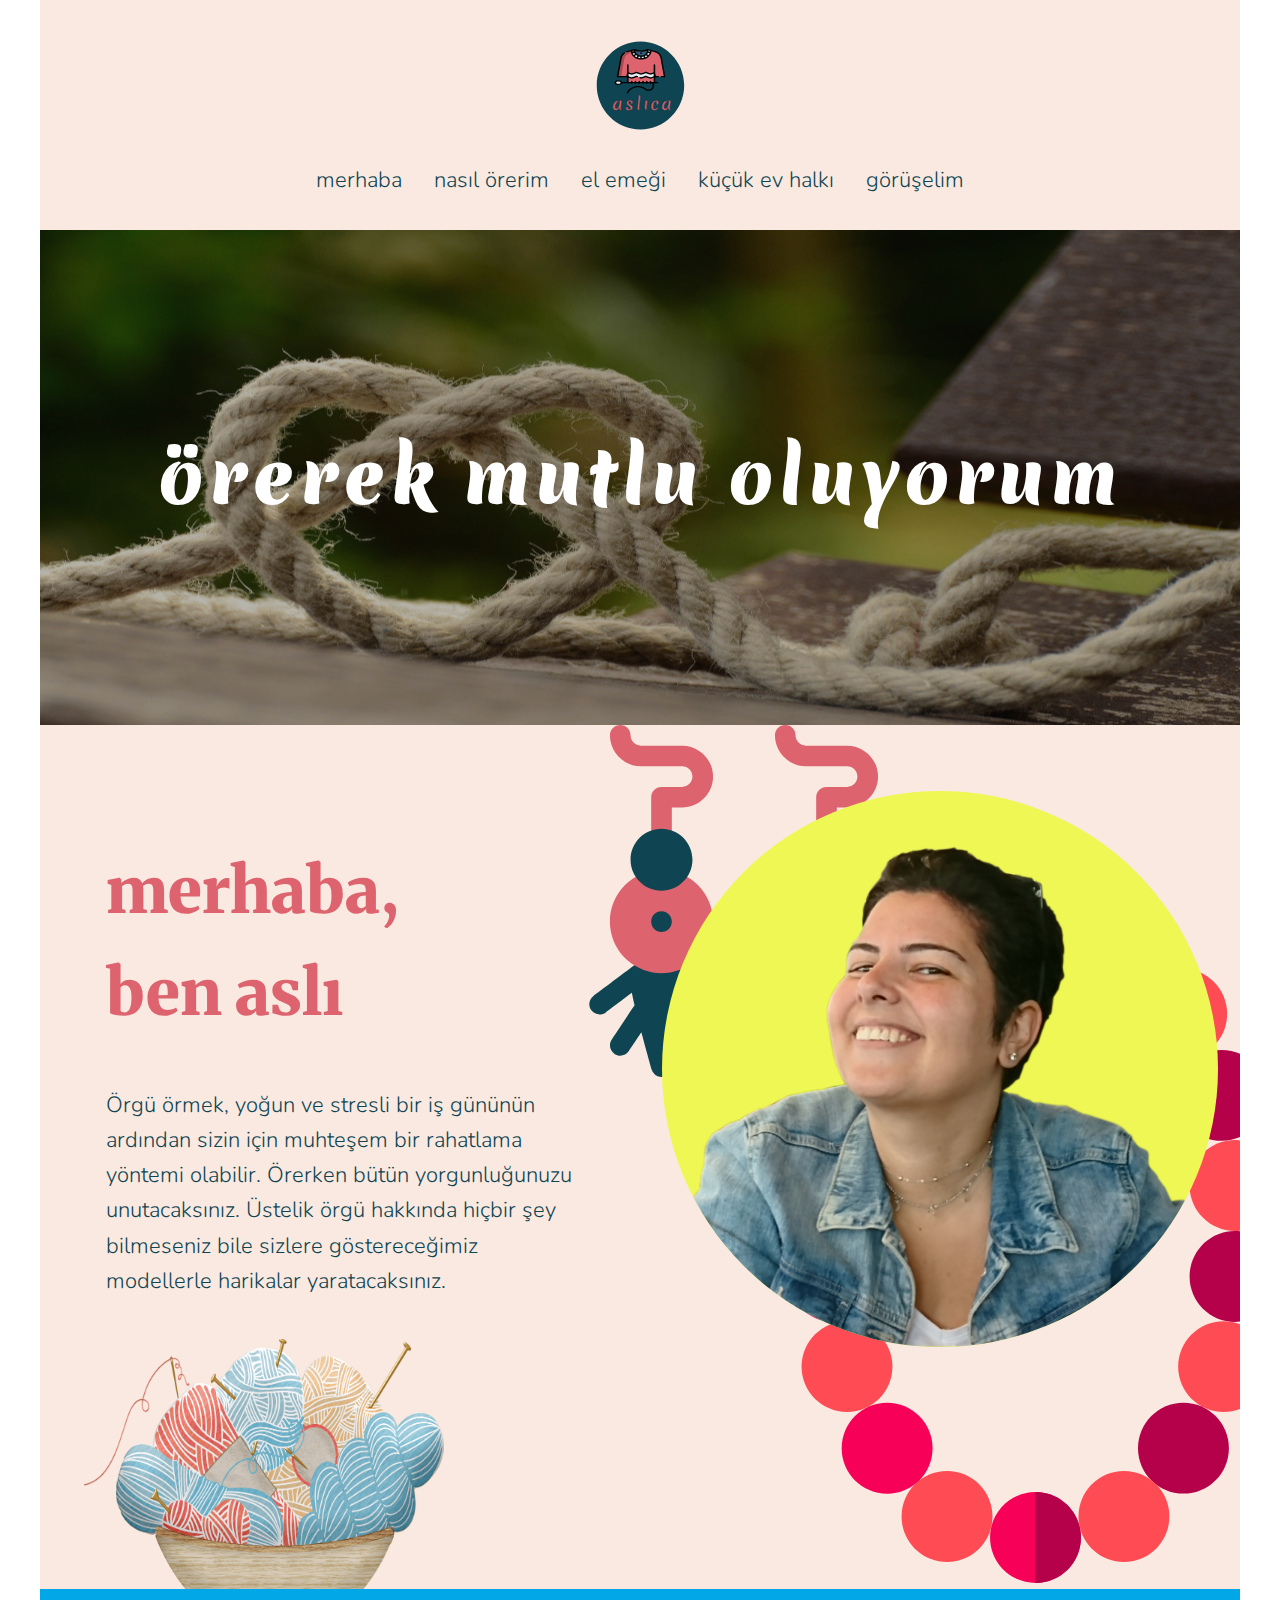
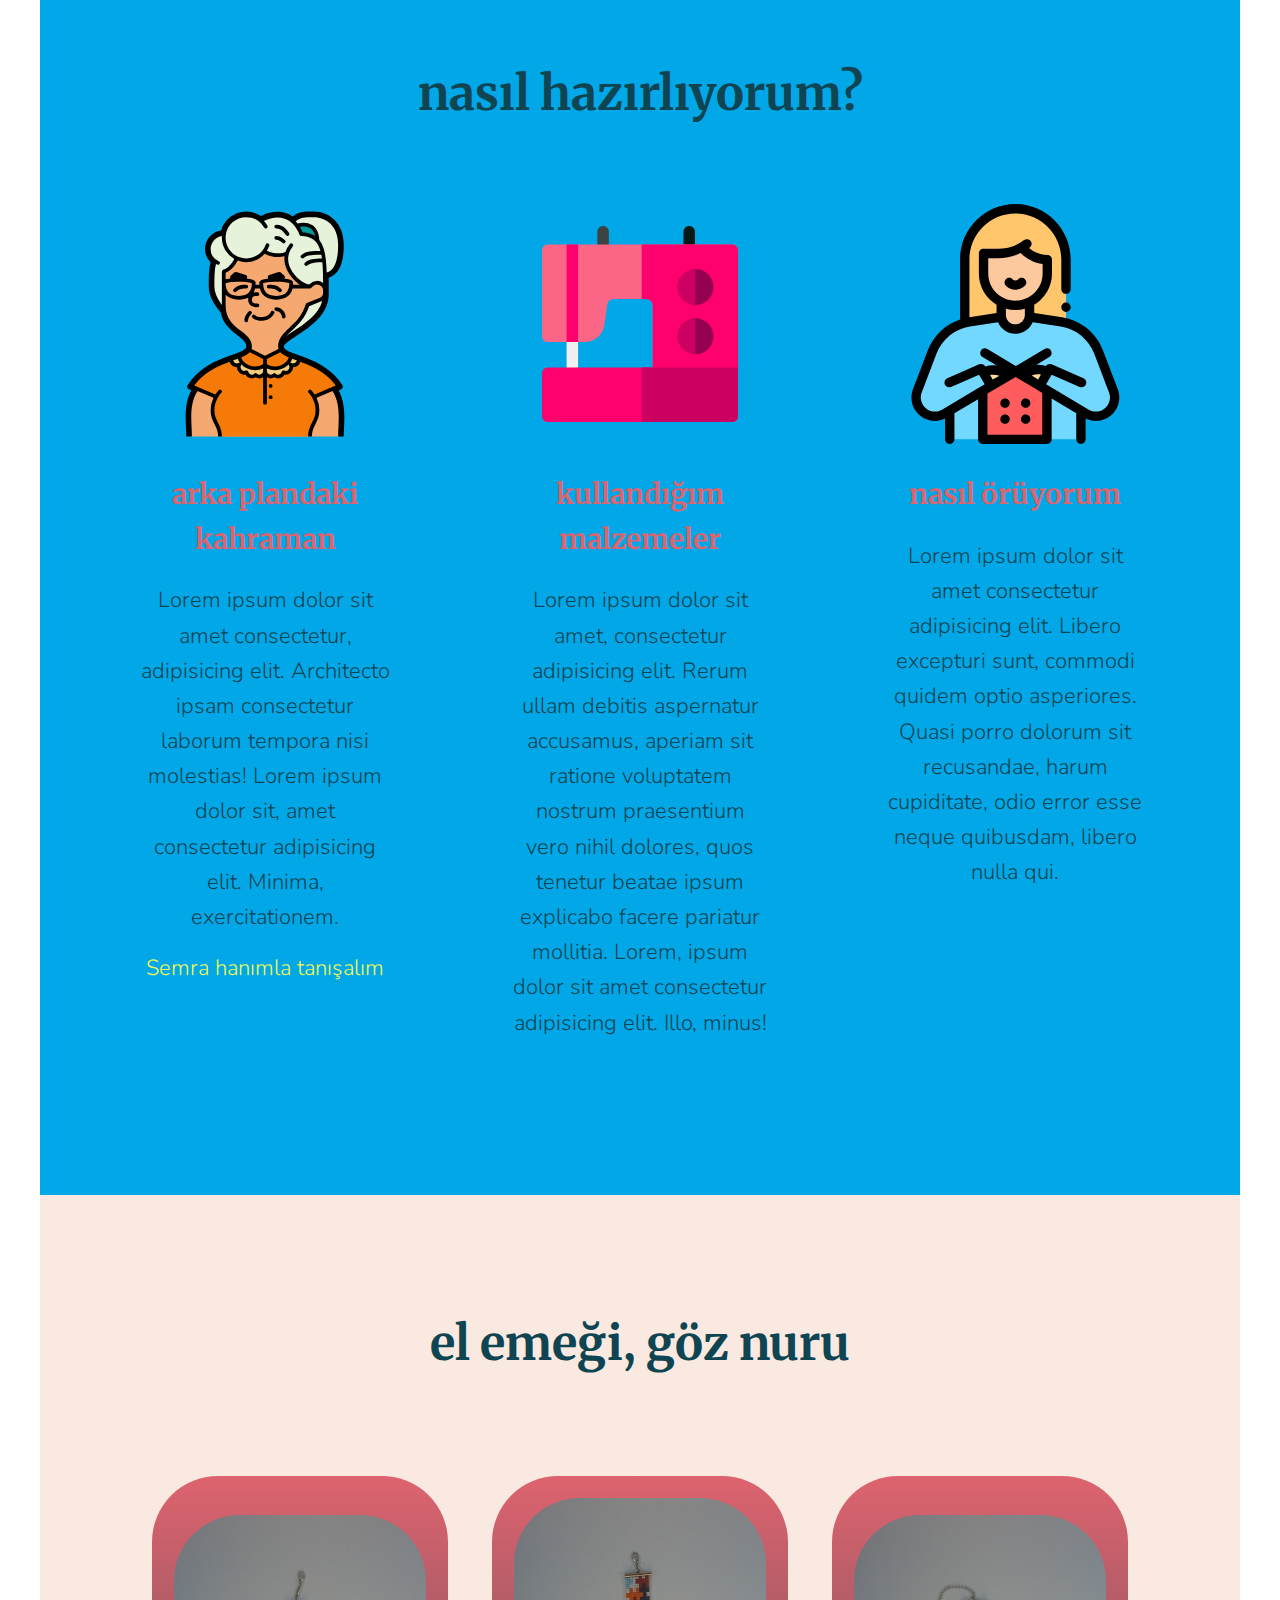
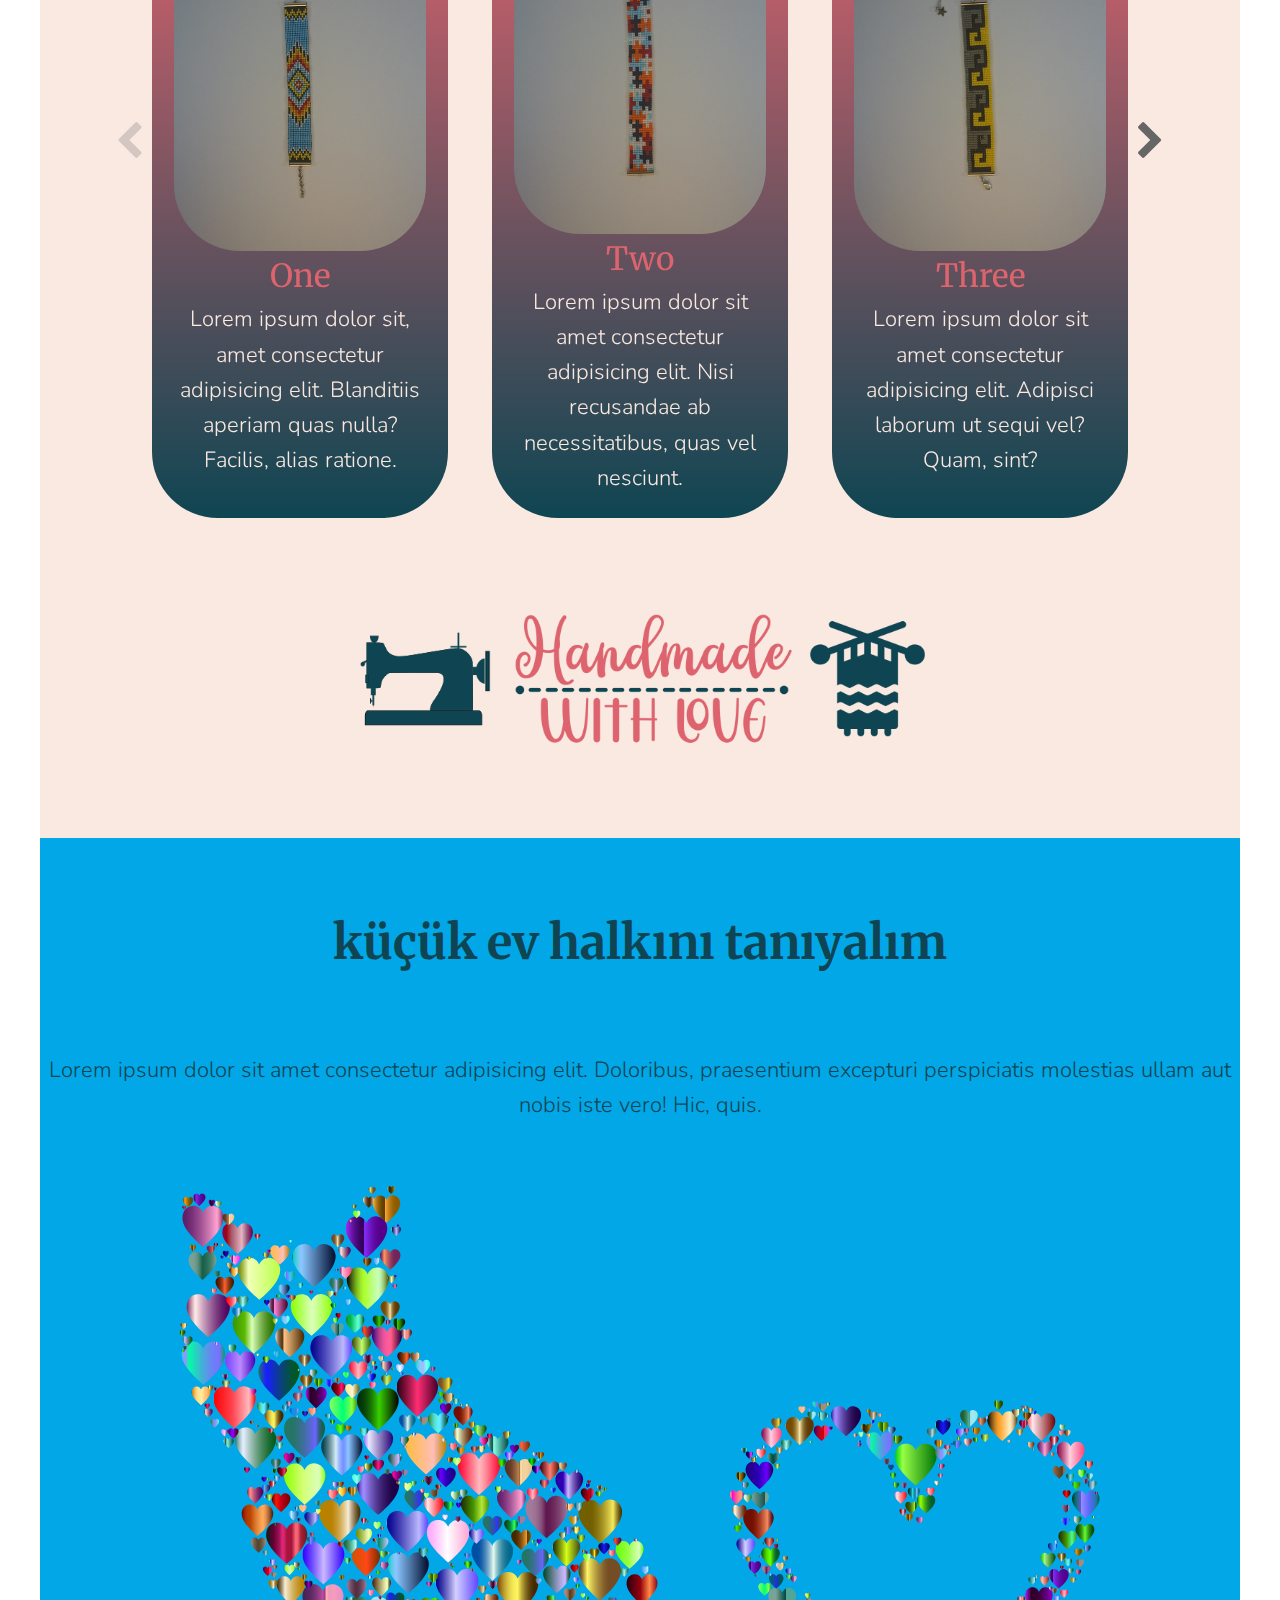
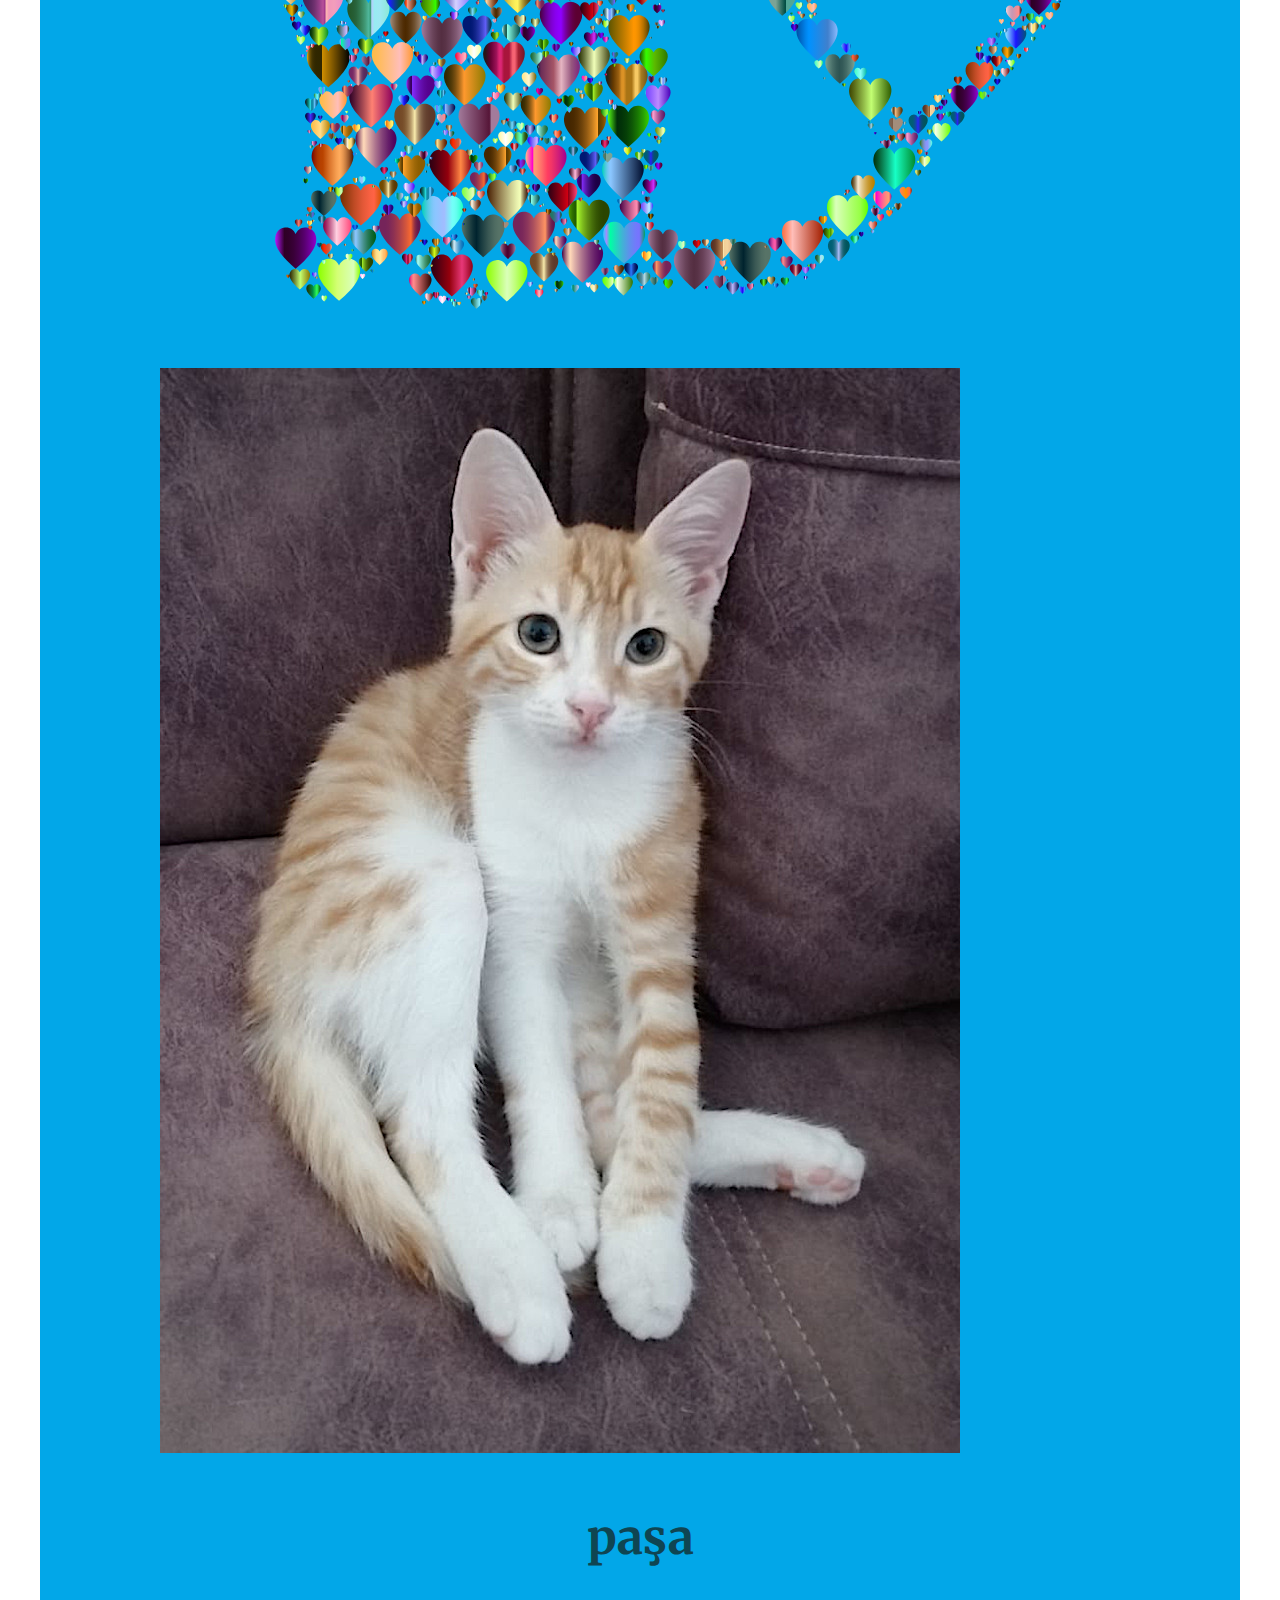
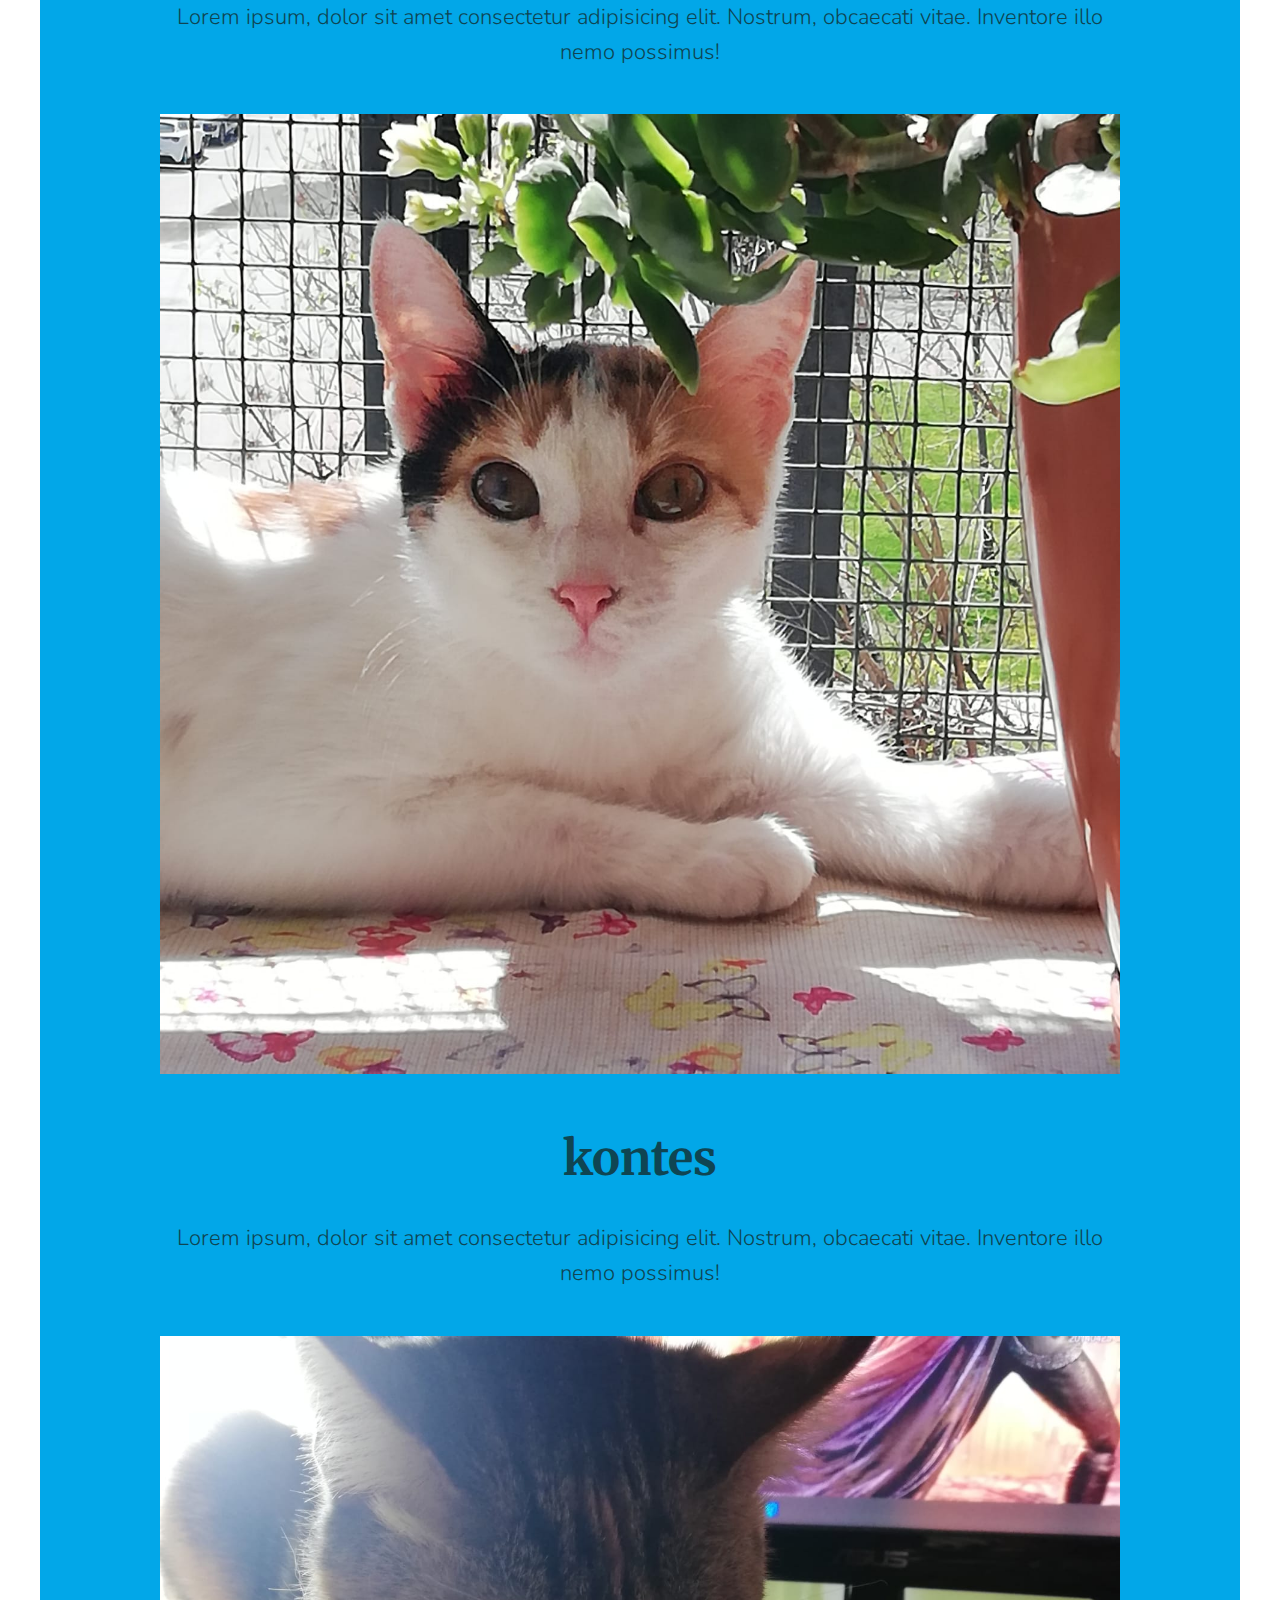
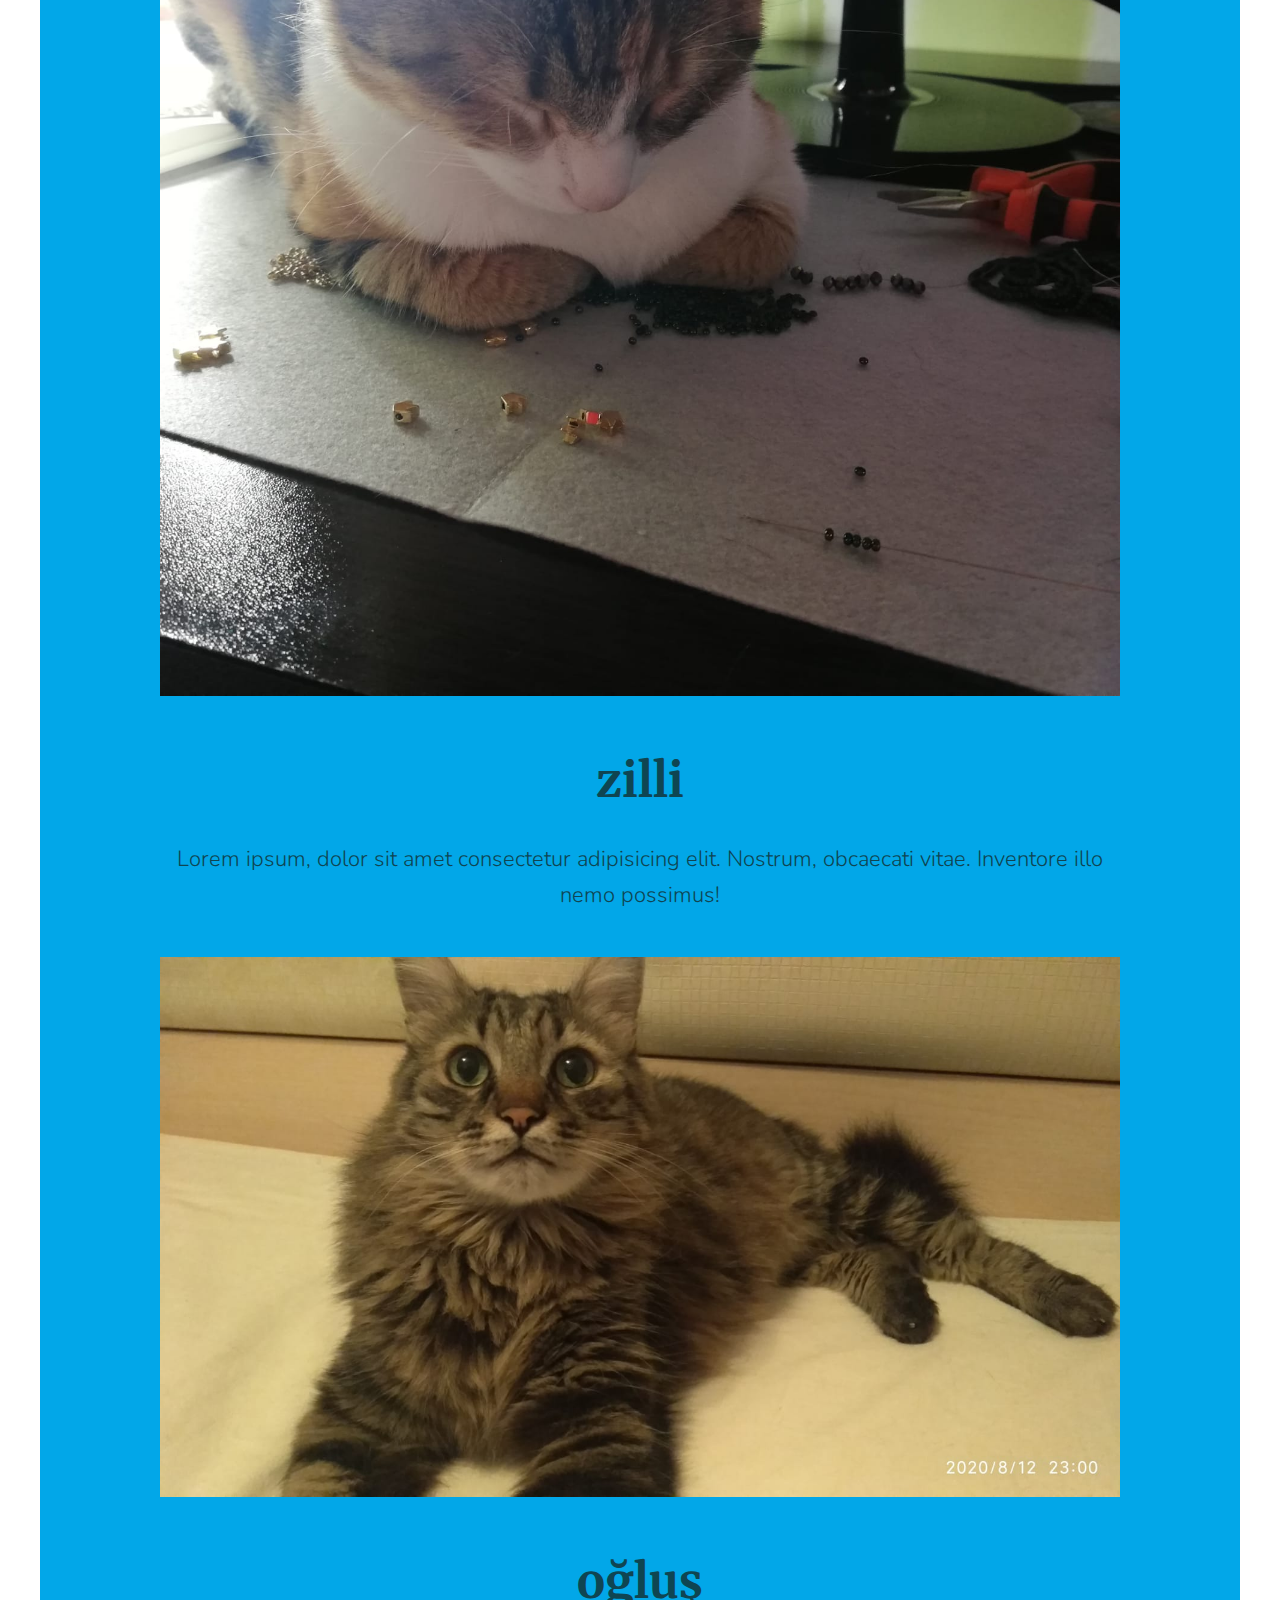
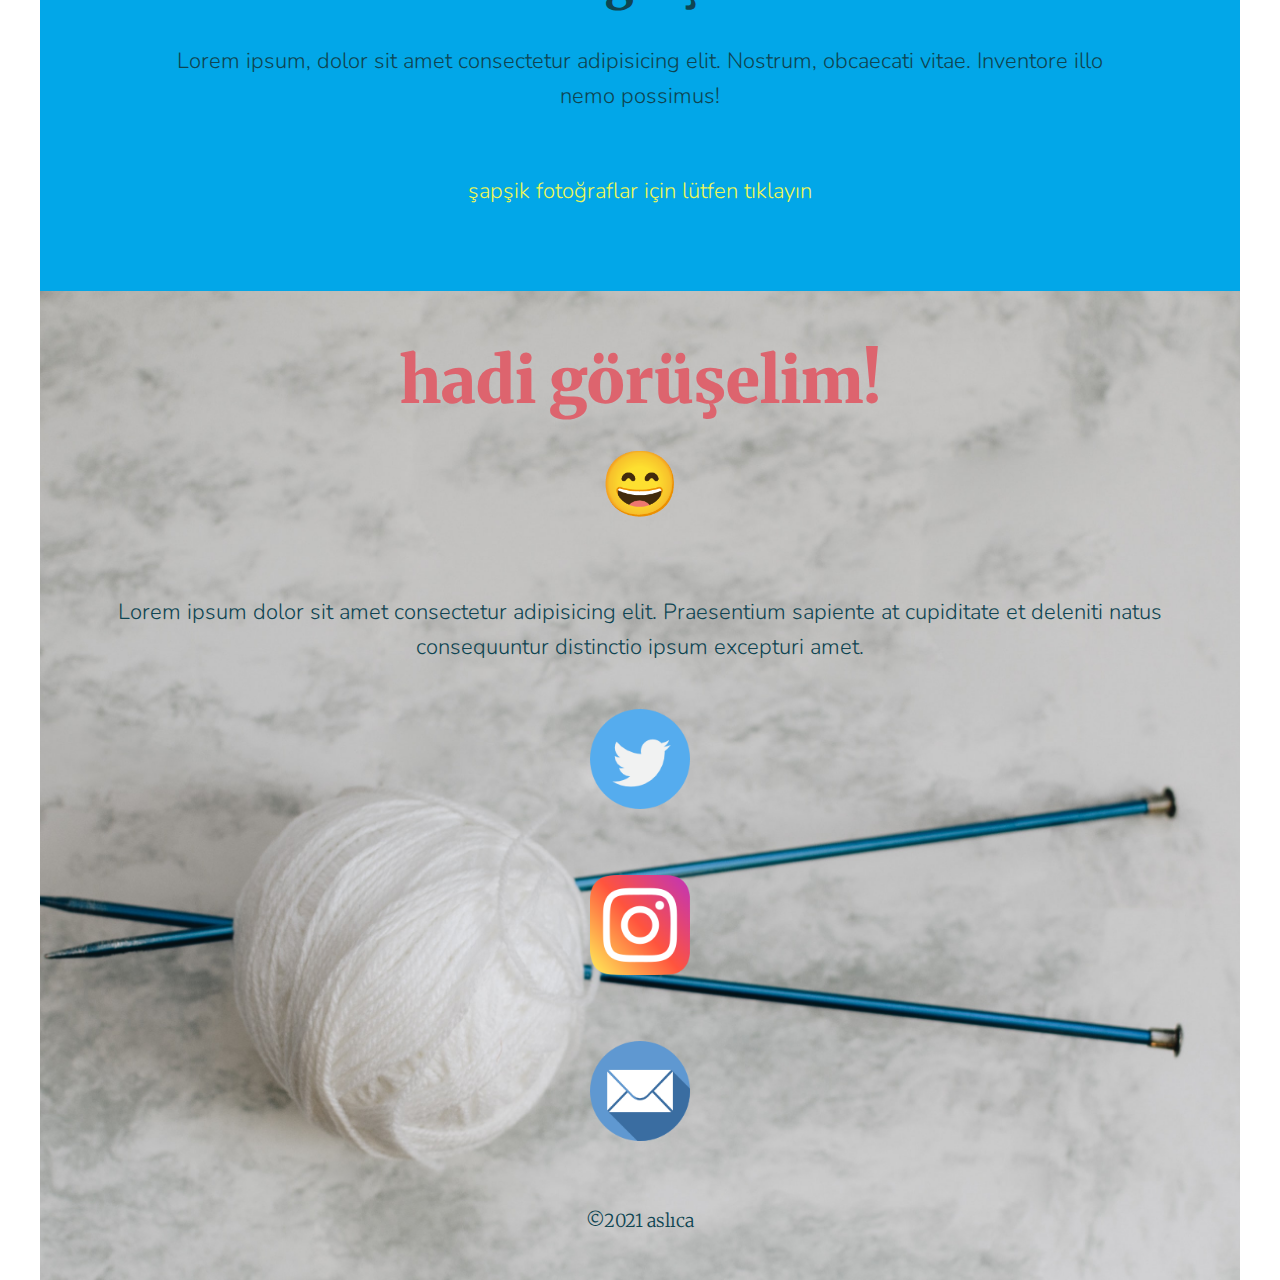
==== commit d751a13f: "Add cats section and cat gallery" ====
--- a/index.html
+++ b/index.html
@@ -726,24 +726,26 @@
 			<section id="cats" class="cats container">
 				<div class="cats-intro">
 					<h3 class="cats-intro__title">küçük ev halkını tanıyalım</h3>
-					<p class="cats-intro__text">
-						Lorem ipsum dolor sit amet consectetur adipisicing elit. Doloribus,
-						praesentium excepturi perspiciatis molestias ullam aut nobis iste
-						vero! Hic, quis.
-					</p>
-					<div class="cats-introicon__wrapper">
-						<img src="./icons/Cat-icon.svg" alt="Cat Ikonu" class="cats-introIcon" />
+					<div class="cats-intro_subsection">
+						<p class="cats-intro__text">
+							Lorem ipsum dolor sit amet consectetur adipisicing elit. Doloribus,
+							praesentium excepturi perspiciatis molestias ullam aut nobis iste
+							vero! Hic, quis.
+						</p>
+						<div class="cats-introicon__wrapper">
+							<img src="./icons/Cat-icon.svg" alt="Cat Ikonu" class="cats-introIcon" />
+						</div>
 					</div>
 				</div>
 				<div class="cats-subsection">
-					<div class="cat-photo__wrapper">
+					<div class="cat-photo__wrapper cat-photo__wrapper_pasa">
 						<img
 							src="./images/kedi_pasa.jpg"
 							alt="kedimiz paşanın fotoğrafı"
-							class="cat-photo__pasa"
+							class="cat-photo cat-photo_pasa"
 						/>
 					</div>
-					<div class="cats-subsection__info">
+					<div class="cats-subsection__info cats-subsection__info_pasa">
 						<h3 class="cats-subsection__title">paşa</h3>
 						<p class="cats-subsection__text">
 							Lorem ipsum, dolor sit amet consectetur adipisicing elit. Nostrum,
@@ -753,14 +755,14 @@
 				</div>
 
 				<div class="cats-subsection">
-					<div class="cat-photo__wrapper">
+					<div class="cat-photo__wrapper cat-photo__wrapper_kontes">
 						<img
 							src="./images/kedi_kontes.jpg"
 							alt="kedimiz kontesin fotoğrafı"
-							class="cat-photo__kontes"
+							class="cat-photo cat-photo_kontes"
 						/>
 					</div>
-					<div class="cats-subsection__info">
+					<div class="cats-subsection__info cats-subsection__info_kontes">
 						<h3 class="cats-subsection__title">kontes</h3>
 						<p class="cats-subsection__text">
 							Lorem ipsum, dolor sit amet consectetur adipisicing elit. Nostrum,
@@ -770,14 +772,14 @@
 				</div>
 
 				<div class="cats-subsection">
-					<div class="cat-photo__wrapper">
+					<div class="cat-photo__wrapper cat-photo__wrapper_zilli">
 						<img
 							src="./images/kedi_zilli.jpg"
 							alt="kedimiz zillinin fotoğrafı"
-							class="cat-photo__zilli"
+							class="cat-photo cat-photo_zilli"
 						/>
 					</div>
-					<div class="cats-subsection__info">
+					<div class="cats-subsection__info cats-subsection__info_zilli">
 						<h3 class="cats-subsection__title">zilli</h3>
 						<p class="cats-subsection__text">
 							Lorem ipsum, dolor sit amet consectetur adipisicing elit. Nostrum,
@@ -787,14 +789,14 @@
 				</div>
 
 				<div class="cats-subsection">
-					<div class="cat-photo__wrapper">
+					<div class="cat-photo__wrapper cat-photo__wrapper_oglus">
 						<img
 							src="./images/kedi_oglus.jpg"
 							alt="kedimiz oğluşun fotoğrafı"
-							class="cat-photo__oglus"
+							class="cat-photo cat-photo_oglus "
 						/>
 					</div>
-					<div class="cats-subsection__info">
+					<div class="cats-subsection__info cats-subsection__info_oglus">
 						<h3 class="cats-subsection__title">oğluş</h3>
 						<p class="cats-subsection__text">
 							Lorem ipsum, dolor sit amet consectetur adipisicing elit. Nostrum,
@@ -802,7 +804,7 @@
 						</p>
 					</div>
 				</div>
-				<a href="#" class="page__link">şapşik fotoğraflar için lütfen tıklayın</a>
+				<a href="./gallery.html" class="page__link">şapşik fotoğraflar için lütfen tıklayın</a>
 			</section>
 		</main>
 		<footer id="meet" class="meet container">
--- a/styles/main.css
+++ b/styles/main.css
@@ -12,16 +12,16 @@
 
     --fs-n: 1.125rem;
     --fs-m: 2rem;
-    --fs-b: 3rem;
-    --fs-bb: 4rem;
+    --fs-l: 3rem;
+    --fs-xl: 4rem;
+    --fs-xxl: 4.5rem;
+
 
     --clr-primary: hsl(355, 64%, 63%, 1);
     --clr-secondary: hsl(192, 69%, 19%, 1);
 
     --clr-bg-one: hsl(20, 73%, 93%, 1);
-    /* --clr-bg-one: hsl(175, 51%, 64%,1); */
     --clr-bg-two: hsl(197, 98%, 46%, 1);
-    /* --clr-bg-two: hsl(205, 60%, 64%,1); */
 
     --clr-accent: hsl(63, 91%, 65%, 1);
 }
@@ -39,13 +39,13 @@
 
 h1 {
     font-family: var(--ff-h1);
-    font-size: var(--fs-bb);
+    font-size: var(--fs-l);
     font-weight: var(--fw-b);
 }
 
 h2 {
     font-family: var(--ff-h);
-    font-size: var(--fs-b);
+    font-size: var(--fs-l);
     font-weight: var(--fw-b);
 }
 
@@ -57,8 +57,8 @@
 
 h4 {
     font-family: var(--ff-h);
-    font-size: var(--fs-n);
-    font-weight: var(--fw-m);
+    font-size: var(--fs-m);
+    font-weight: var(--fw-n);
 }
 
 img {
@@ -147,7 +147,6 @@
 }
 
 .motto-title {
-    font-size: 3rem;
     color: #fff;
     text-align: center;
     padding: 2rem;
@@ -184,7 +183,7 @@
 }
 
 .greet-image {
-    padding-top: 4em;
+    padding: 4em 0 4em;
     width: 80%;
     order: 0;
     z-index: 1;
@@ -214,9 +213,10 @@
 }
 
 .yarn-icon {
-    bottom: -50px;
+    bottom: -30px;
     width: 90%;
     z-index: 0;
+    min-height: 300px;
 }
 
 
@@ -231,7 +231,6 @@
 
 .how-title {
     text-align: center;
-    font-size: 2rem;
     width: 90%;
     color: var(--clr-secondary);
     margin-bottom: 1.5em;
@@ -300,7 +299,6 @@
 .product-title {
     text-align: center;
     margin-bottom: 1.5em;
-    font-size: 2rem;
 }
 
 .card {
@@ -445,54 +443,58 @@
     font-size: var(--fs-n);
 }
 
-/* MEDIA QUERIES */
+/* ///////////////////////////////MEDIA QUERIES/////////////////////////////// */
 
 /* MOTTOBAR */
 
 @media screen and (max-width: 600px) {
     .mottobar {
-        height: 55vh;
+        height: 60vh;
         background-image: url(../images/ipten_kalp-600x600.jpg);
         background-repeat: no-repeat;
         background-size: cover;
-        background-position: center;
+        background-position: 20% 70%;
+        background-color: limegreen;
     }
 }
 
 @media screen and (min-width: 601px) and (max-width: 768px) {
     .mottobar {
-        height: 40vh;
+        height: 48vh;
         background-image: url(../images/ipten_kalp-1000x500.jpg);
         background-repeat: no-repeat;
         background-size: cover;
-        background-position: bottom;
-
+        background-position: 20% 70%;
+        background-color: limegreen;
     }
 }
 
 @media screen and (min-width: 769px) and (max-width: 1024px) {
     .mottobar {
-        height: 40vh;
+        height: 60vh;
         background-image: url(../images/ipten_kalp-1000x500.jpg);
         background-repeat: no-repeat;
         background-size: cover;
-        background-position: bottom;
+        background-position: 20% 70%;
+        background-color: limegreen;
     }
 }
 
 @media screen and (min-width: 1025px) {
     .mottobar {
-        height: 50vh;
+        height: 55vh;
         background-image: url(../images/ipten_kalp-1200x540.jpg);
         background-repeat: no-repeat;
         object-fit: cover;
-        background-position: center;
-    }
-}
-
-/* GREET */
-
-@media screen and (min-width: 450px) {
+        background-position: 20% 70%;
+        background-color: limegreen;
+    }
+
+}
+
+@media screen and (max-width: 600px){
+
+    /* GREET */
     .hello {
         padding-bottom: 18em;
     }
@@ -510,9 +512,12 @@
         width: 22em;
         height: 22em;
     }
-}
-
-@media screen and (min-width: 600px) and (max-width:768px) {
+
+}
+
+@media screen and (min-width: 601px) and (max-width:768px) {
+
+    /* GREET */
     .hello {
         padding-bottom: 20em;
     }
@@ -532,11 +537,31 @@
     }
 
     .yarn-icon {
-        width: 70%;
+        max-height: 800px;
+        width: 60%;
+        margin: 0 auto;
     }
 }
 
 @media screen and (min-width: 769px) and (max-width: 1024px) {
+    /* GENERAL */
+    body {
+        font-size: 1.25rem;
+    }
+
+    h1 {
+        font-size: var(--fs-xl);
+    }
+
+    h2{
+        font-size: var(--fs-xl);
+    }
+
+    h3 {
+        font-size: var(--fs-l);
+    }
+
+    /* GREET */
     .hello {
         flex-direction: row;
         padding-bottom: 7em;
@@ -575,18 +600,42 @@
     .yarn-icon {
         left: 2em;
         bottom: -50px;
+        z-index: 0;
+        max-height: 400px;
         width: 40%;
-        z-index: 0;
-    }
-
-
-    
+    }
+
+    /* PRODUCTS */
+    .handmade-icon__wrapper {
+        margin: 0 auto; 
+        width: 70%;
+    }
+
 }
 
 @media screen and (min-width: 1025px) {
+
+    /* GENERAL */
+    body {
+        font-size: 1.375rem;
+    }
+
+    h1 {
+        font-size: var(--fs-xxl);
+    }
+
+    h2{
+        font-size: var(--fs-xl);
+    }
+
+    h3 {
+        font-size: var(--fs-l);
+    }
+
+    /* GREET */
     .hello {
         flex-direction: row;
-        padding-bottom: 7em;
+        padding-bottom: 8em;
         /* justify-content: left; */
         /* align-items:flex-start; */
         /* padding-bottom: 14em; */
@@ -626,10 +675,17 @@
     .yarn-icon {
         left: 2em;
         bottom: -50px;
-        width: 40%;
+        width: 30%;
+        max-height: 300px;
         z-index: 0;
     }
 
+    /* PRODUCTS */
+    .handmade-icon__wrapper {
+        margin: 0 auto; 
+        width: 60%;
+    }
+
 
     
 }
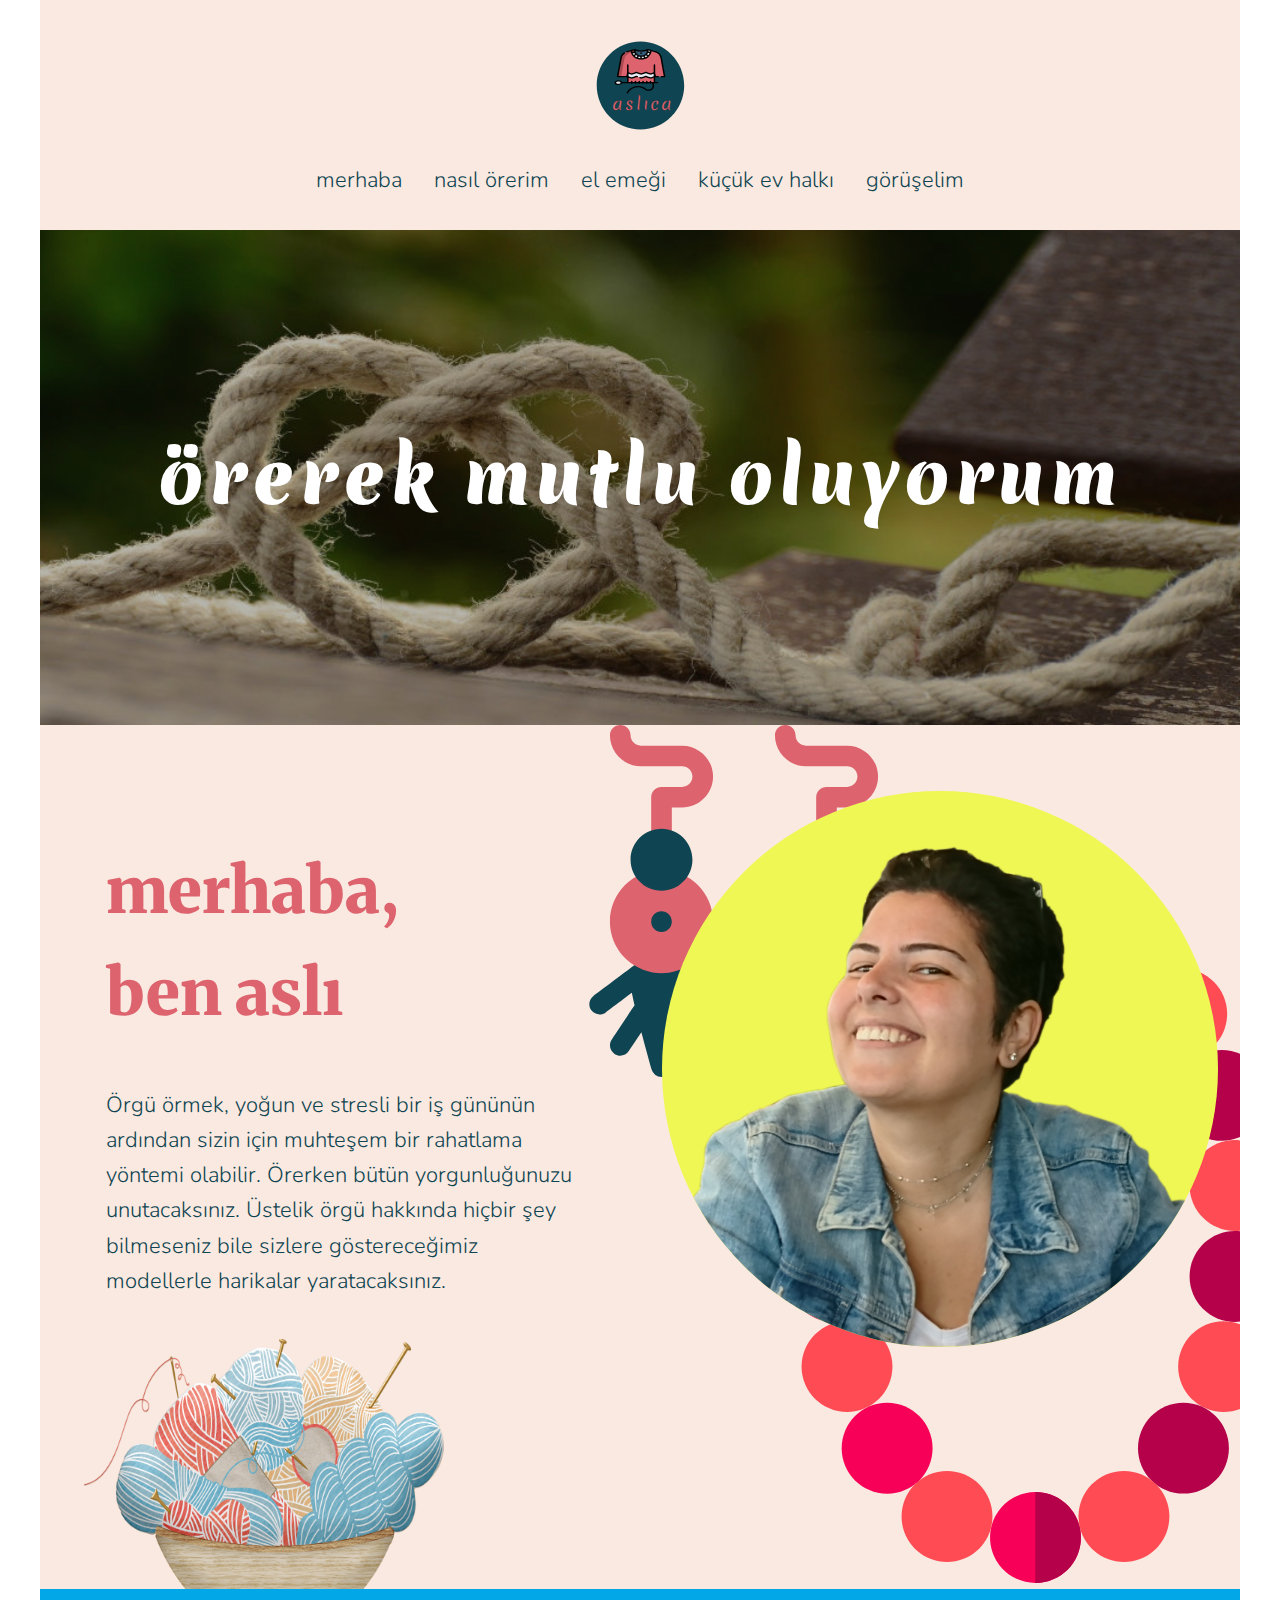
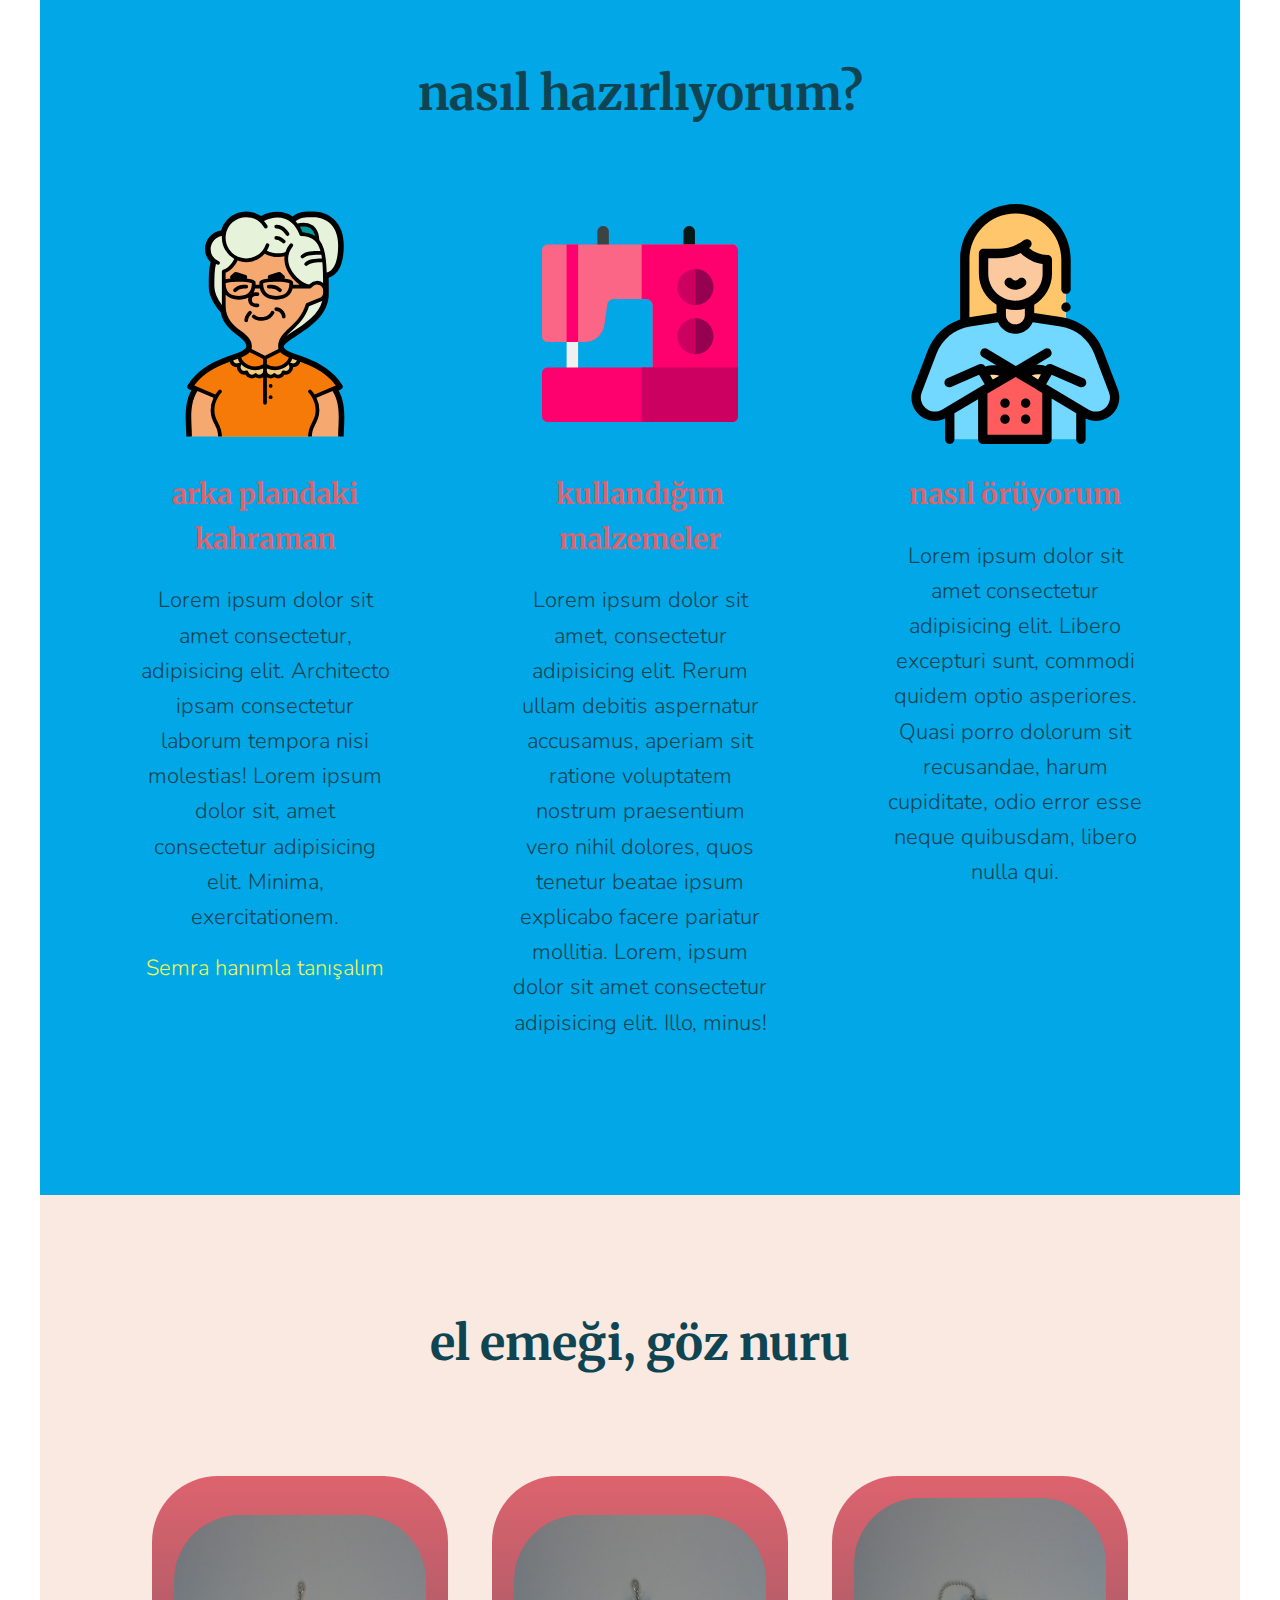
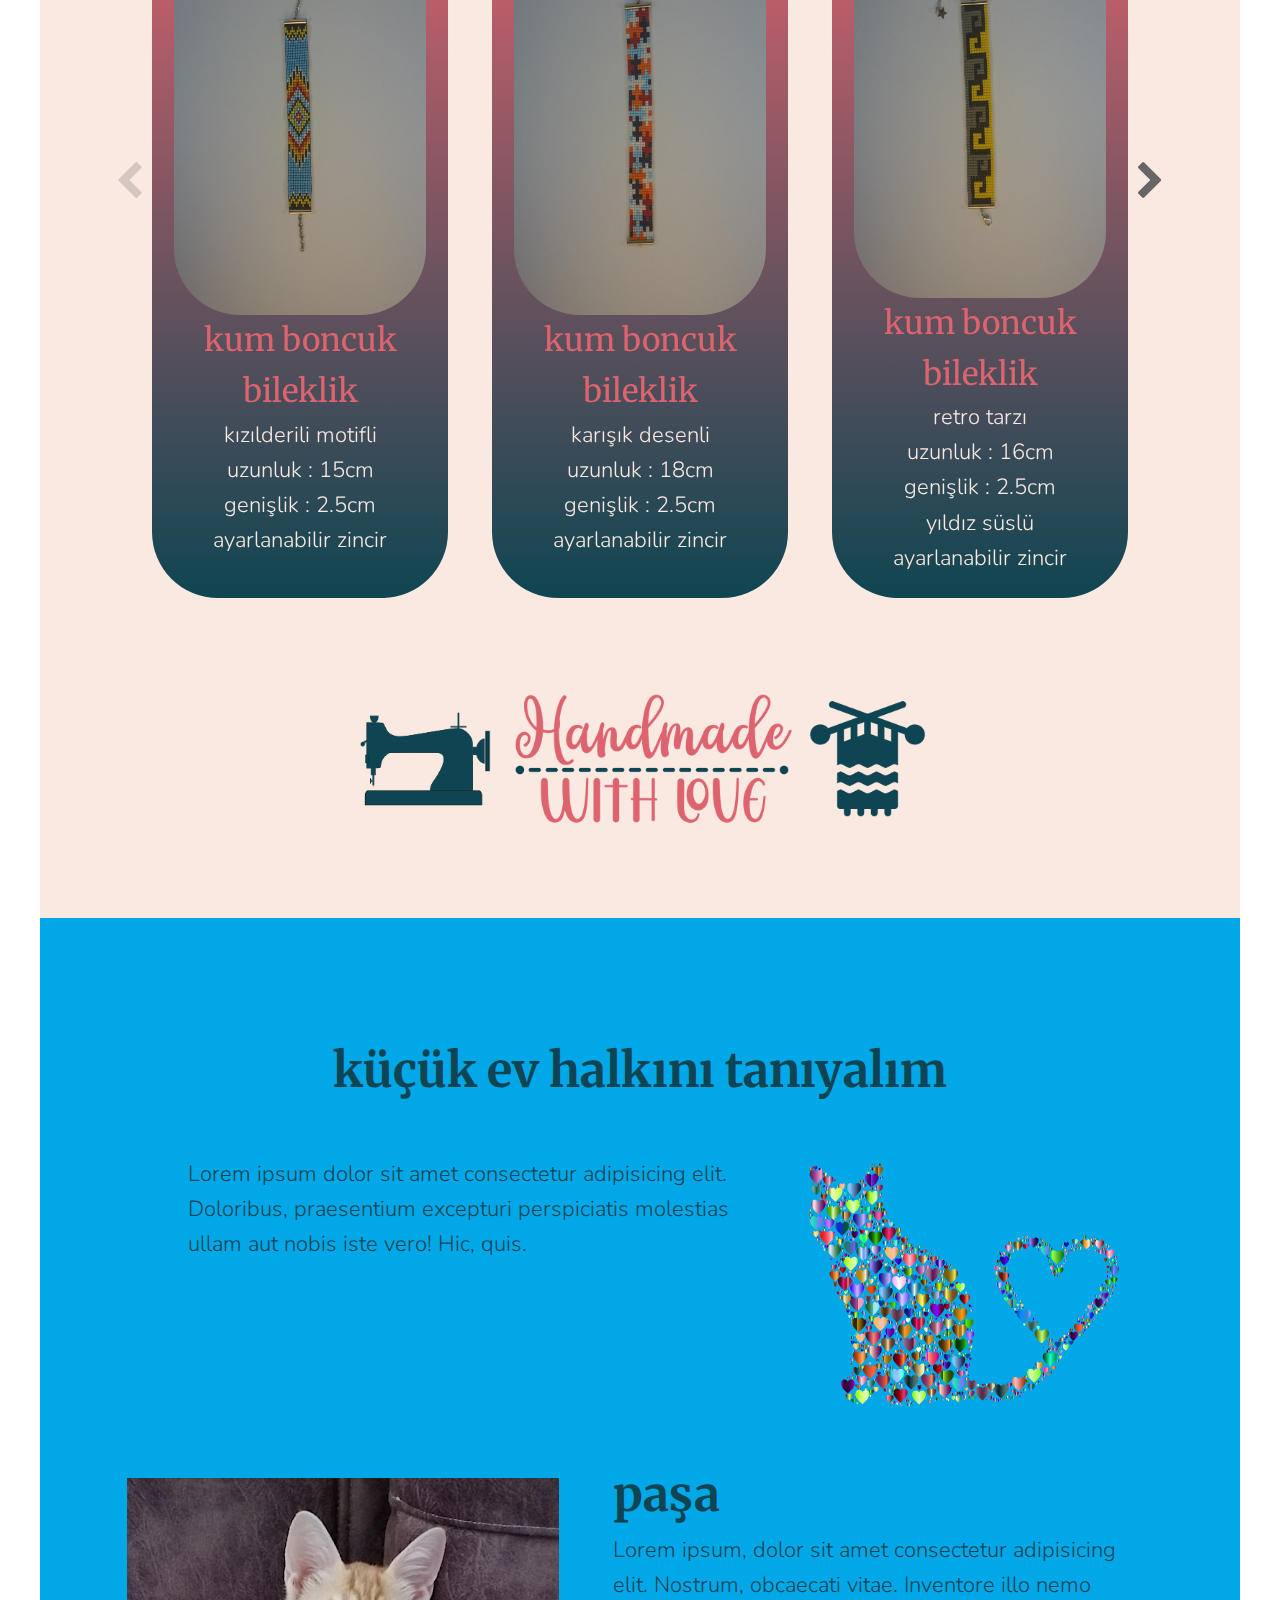
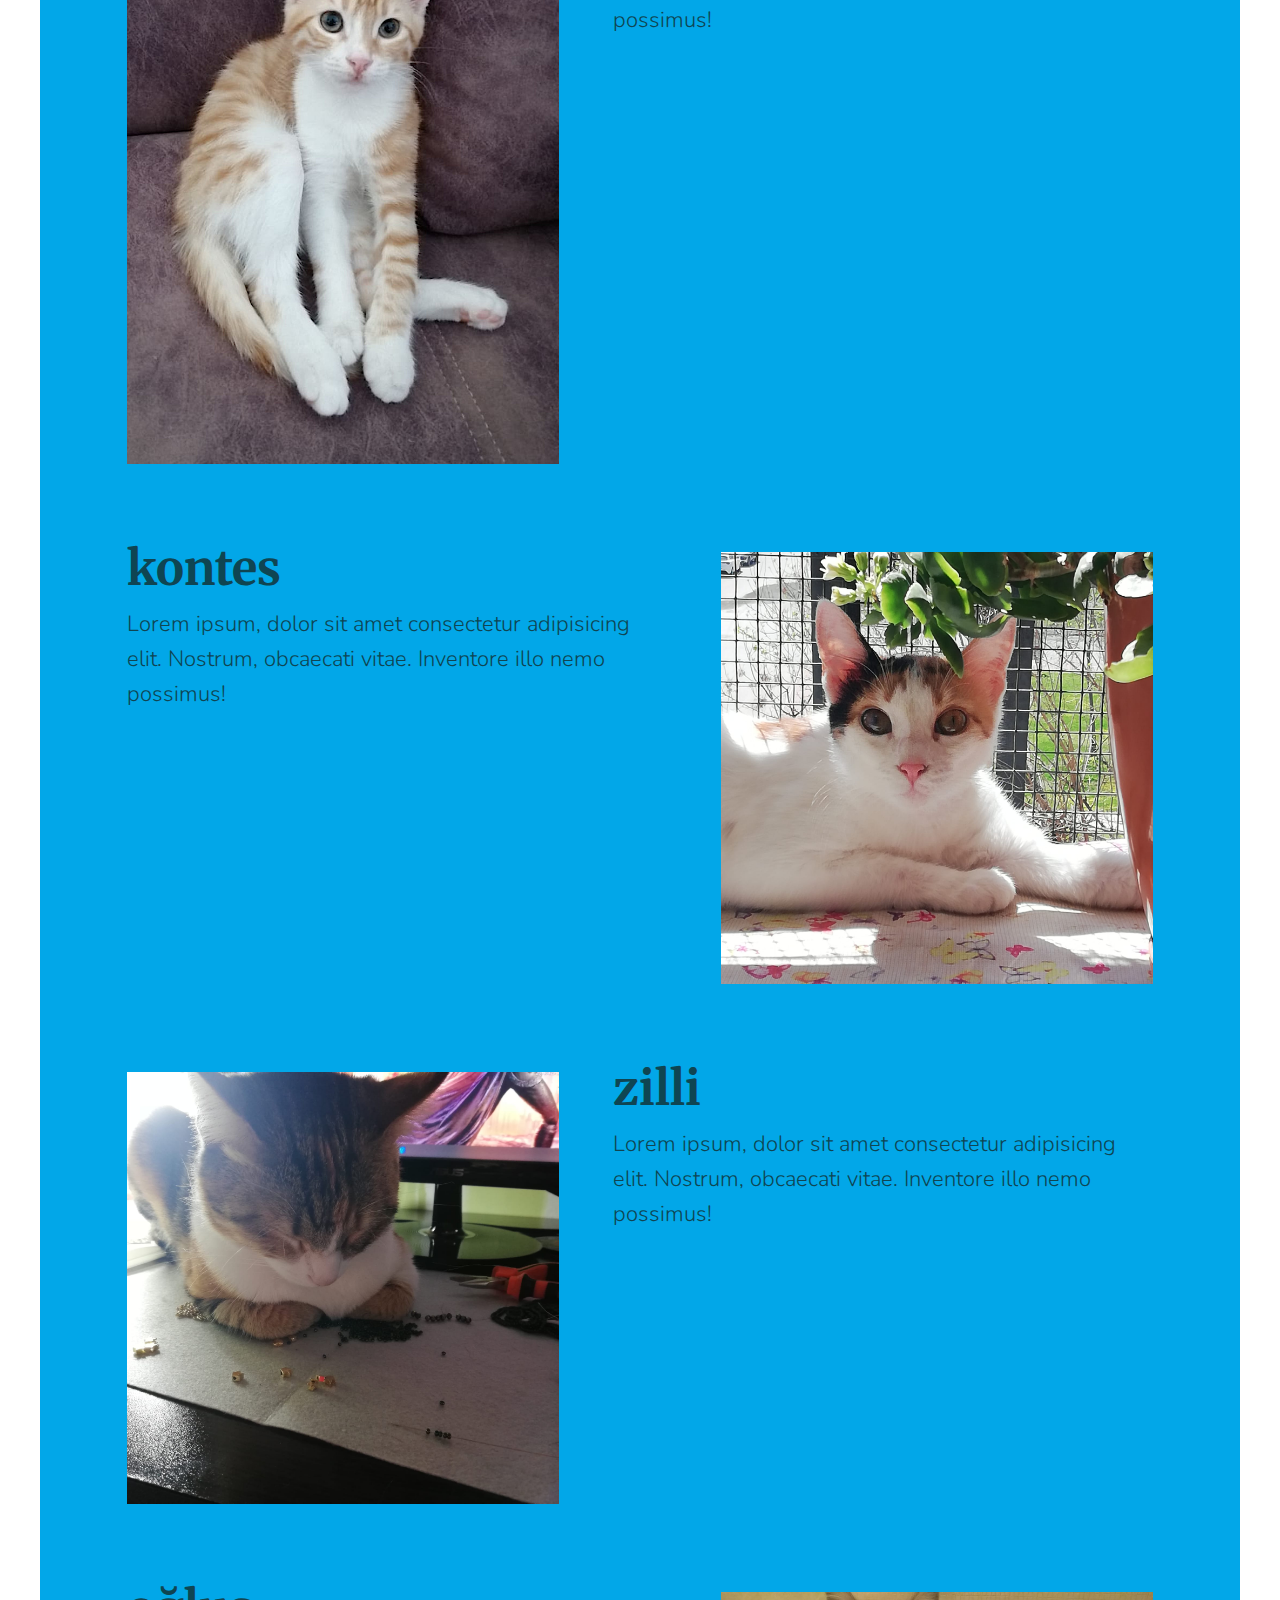
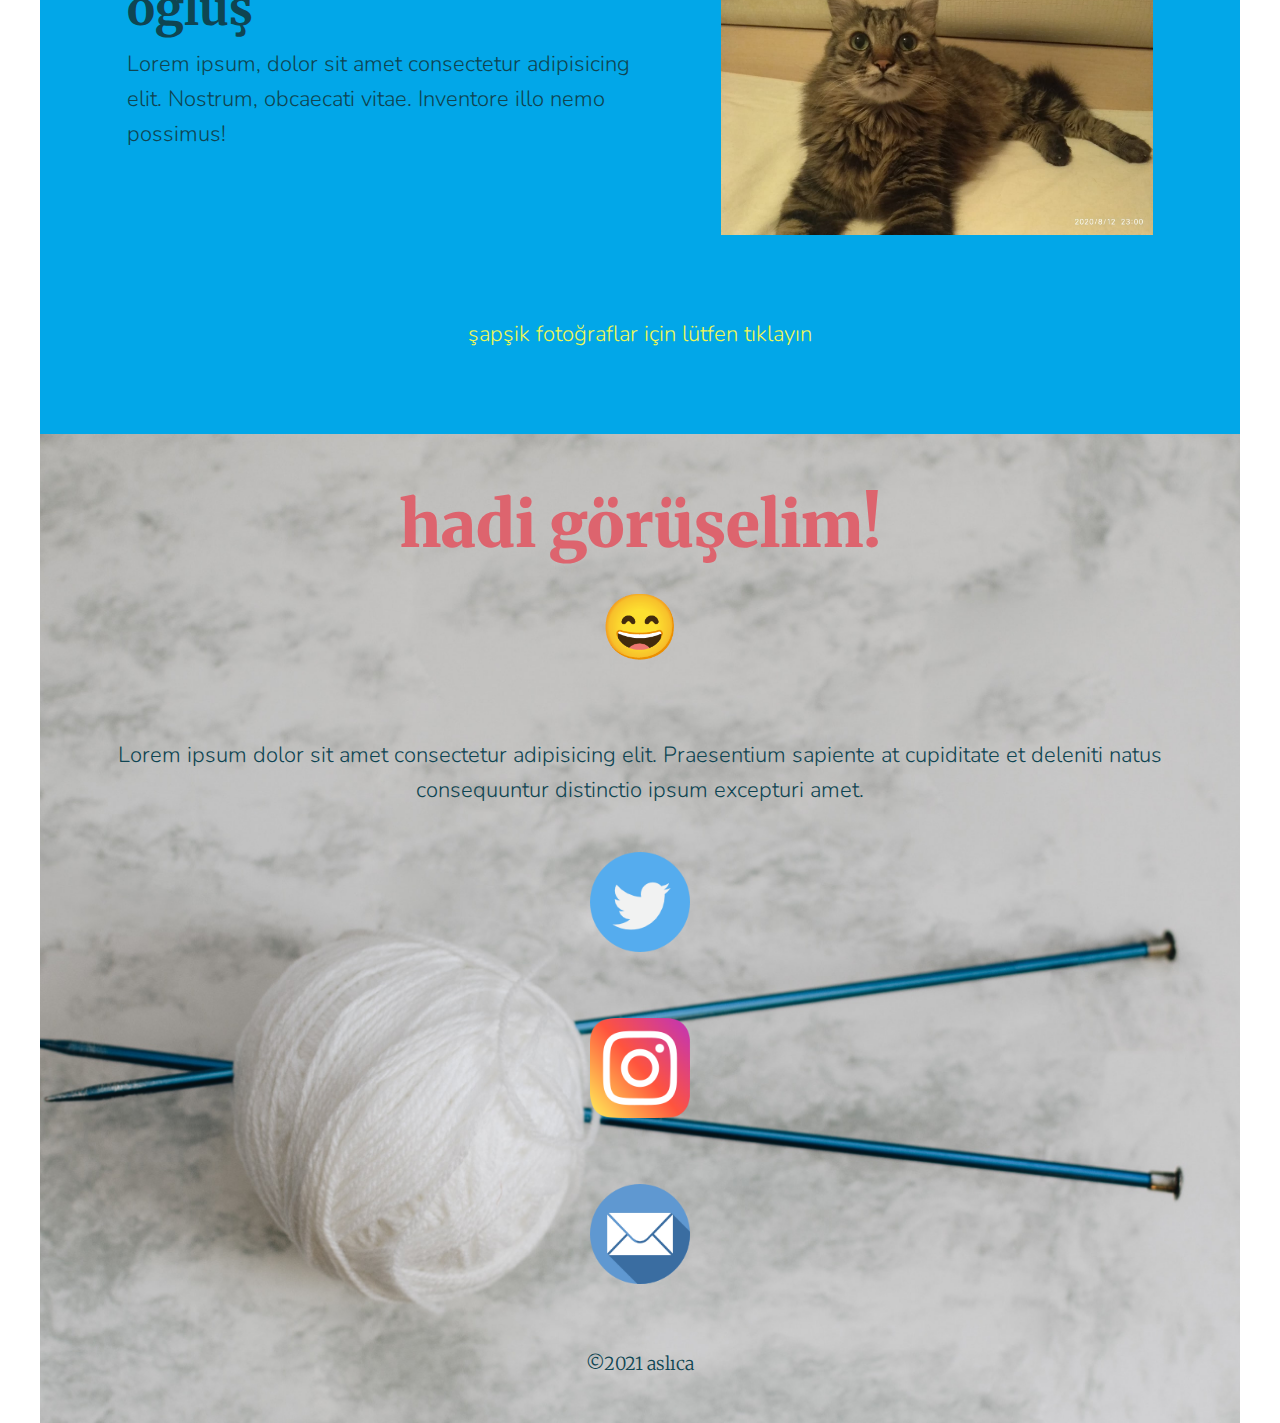
==== commit b830c80d: "Add product descriptions in index.html" ====
--- a/index.html
+++ b/index.html
@@ -616,98 +616,87 @@
 					<div class="glider">
 						<div class="card">
 							<img src="images/elişi_1.jpg" alt="Elişi fotoğrafı" class="product_image" />
-							<h4 class="product_name">One</h4>
-							<p class="product_text">
-								Lorem ipsum dolor sit, amet consectetur adipisicing elit. Blanditiis
-								aperiam quas nulla? Facilis, alias ratione.
+							<h4 class="product_name">kum boncuk bileklik</h4>
+							<p class="product_text">						
+								kızılderili motifli<br>uzunluk : 15cm<br>genişlik : 2.5cm</br>ayarlanabilir zincir<br>
 							</p>
 						</div>
 						<div class="card">
 							<img src="images/elişi_2.jpg" alt="Elişi fotoğrafı" class="product_image" />
-							<h4 class="product_name">Two</h4>
-							<p class="product_text">
-								Lorem ipsum dolor sit amet consectetur adipisicing elit. Nisi
-								recusandae ab necessitatibus, quas vel nesciunt.
+							<h4 class="product_name">kum boncuk bileklik</h4>
+							<p class="product_text">
+								karışık desenli</br>uzunluk : 18cm</br>genişlik : 2.5cm<br>ayarlanabilir zincir</br>
 							</p>
 						</div>
 						<div class="card">
 							<img src="images/elişi_3.jpg" alt="Elişi fotoğrafı" class="product_image" />
-							<h4 class="product_name">Three</h4>
-							<p class="product_text">
-								Lorem ipsum dolor sit amet consectetur adipisicing elit. Adipisci
-								laborum ut sequi vel? Quam, sint?
+							<h4 class="product_name">kum boncuk bileklik</h4>
+							<p class="product_text">
+								retro tarzı</br> uzunluk : 16cm</br>genişlik : 2.5cm</br>yıldız süslü</br>ayarlanabilir zincir</br>
 							</p>
 						</div>
 						<div class="card">
 							<img src="images/elişi_4.jpg" alt="Elişi fotoğrafı" class="product_image" />
-							<h4 class="product_name">Four</h4>
-							<p class="product_text">
-								Lorem, ipsum dolor sit amet consectetur adipisicing elit. Culpa a
-								excepturi sunt ullam accusamus quod.
+							<h4 class="product_name">kum boncuk bileklik</h4>					<p class="product_text">
+								kızılderili motifli</br> uzunluk : 16cm</br>genişlik : 2.5cm</br>midye kabuğu süslü </br>ayarlanabilir zincir</br>
+								
 							</p>
 						</div>
 						<div class="card">
 							<img src="images/elişi_5.jpg" alt="Elişi fotoğrafı" class="product_image" />
-							<h4 class="product_name">Five</h4>
-							<p class="product_text">
-								Lorem, ipsum dolor sit amet consectetur adipisicing elit. Adipisci
-								hic aperiam velit veritatis ratione consectetur!
+							<h4 class="product_name">kum boncuk bileklik</h4>
+							<p class="product_text">
+								otantik</br>uzunluk : 17cm</br>genişlik : 2cm</br>yıldız süslü</br>ayarlanabilir zincir</br>
+
 							</p>
 						</div>
 						<div class="card">
 							<img src="images/elişi_6.jpg" alt="Elişi fotoğrafı" class="product_image" />
-							<h4 class="product_name">Six</h4>
-							<p class="product_text">
-								Lorem, ipsum dolor sit amet consectetur adipisicing elit. Adipisci
-								hic aperiam velit veritatis ratione consectetur!
+							<h4 class="product_name">tığ işi kolye ve bileklik</h4>
+							<p class="product_text">
+								kristal taşlı</br>kolye uzunluk : 40cm</br>bileklik uzunluk : 18cm</br>
 							</p>
 						</div>
 						<div class="card">
 							<img src="images/elişi_7.jpg" alt="Elişi fotoğrafı" class="product_image" />
-							<h4 class="product_name">Seven</h4>
-							<p class="product_text">
-								Lorem, ipsum dolor sit amet consectetur adipisicing elit. Adipisci
-								hic aperiam velit veritatis ratione consectetur!
+							<h4 class="product_name">bozuk para cüzdanı</h4>
+							<p class="product_text">
+								hapishane işi boncuklu</br>uzunluk : 12cm</br>yükseklik : 8cm</br>derinlik : 8cm</br>
 							</p>
 						</div>
 						<div class="card">
 							<img src="images/elişi_8.jpg" alt="Elişi fotoğrafı" class="product_image" />
-							<h4 class="product_name">Eight</h4>
-							<p class="product_text">
-								Lorem, ipsum dolor sit amet consectetur adipisicing elit. Adipisci
-								hic aperiam velit veritatis ratione consectetur!
+							<h4 class="product_name">çiçek desenli kırlent</h4>
+							<p class="product_text">
+								45 x 45 cm</br>alttan fermuarlı</br>
 							</p>
 						</div>
 						<div class="card">
 							<img src="images/elişi_9.jpg" alt="Elişi fotoğrafı" class="product_image" />
-							<h4 class="product_name">Nine</h4>
-							<p class="product_text">
-								Lorem, ipsum dolor sit amet consectetur adipisicing elit. Adipisci
-								hic aperiam velit veritatis ratione consectetur!
+							<h4 class="product_name">kedi desenli kırlent</h4>
+							<p class="product_text">
+								45 x 45 cm</br>alttan fermuarlı</br>
 							</p>
 						</div>
 						<div class="card">
 							<img src="images/elişi_10.jpg" alt="Elişi fotoğrafı" class="product_image" />
-							<h4 class="product_name">Ten</h4>
-							<p class="product_text">
-								Lorem, ipsum dolor sit amet consectetur adipisicing elit. Adipisci
-								hic aperiam velit veritatis ratione consectetur!
+							<h4 class="product_name">kuş desenli kırlent</h4>
+							<p class="product_text">
+								45 x 45 cm</br>alttan fermuarlı</br>
 							</p>
 						</div>
 						<div class="card">
 							<img src="images/elişi_11.jpg" alt="Elişi fotoğrafı" class="product_image" />
-							<h4 class="product_name">Eleven</h4>
-							<p class="product_text">
-								Lorem, ipsum dolor sit amet consectetur adipisicing elit. Adipisci
-								hic aperiam velit veritatis ratione consectetur!
+							<h4 class="product_name">bebek battaniyesi</h4>
+							<p class="product_text">
+								85 x 85 cm</br>
 							</p>
 						</div>
 						<div class="card">
 							<img src="images/elişi_12.jpg" alt="Elişi fotoğrafı" class="product_image" />
-							<h4 class="product_name">Twelve</h4>
-							<p class="product_text">
-								Lorem, ipsum dolor sit amet consectetur adipisicing elit. Adipisci
-								hic aperiam velit veritatis ratione consectetur!
+							<h4 class="product_name">bebek battaniyesi</h4>
+							<p class="product_text">
+								85 x 85 cm</br>
 							</p>
 						</div>
 					</div>
@@ -817,13 +806,13 @@
 					</p>
 				</div>
 				<div class="meet_social">
-					<a href="https://twitter.com" class="social-link"
+					<a href="https://twitter.com/aslicandan16" class="social-link"
 						><img src="./icons/twitter.png" alt="twitter kısayolu"
 					/></a>
-					<a href="https://www.instagram.com" class="social-link"
+					<a href="https://www.instagram.com/aslica.hobi/?hl=tr" class="social-link"
 						><img src="./icons/instagram.png" alt="instagram kısayolu"
 					/></a>
-					<a href="mailto:aslıcandan1981@gmail.com" class="social-link"
+					<a href="mailto:aaslicandan1981@gmail.com" class="social-link"
 					><img src="./icons/email.png" alt="e-mail kısayolu"
 				/></a>
 				</div>
--- a/styles/main.css
+++ b/styles/main.css
@@ -165,7 +165,7 @@
 }
 
 .greet-block {
-    padding: 2em 1em 0;
+    padding: 1em 1em 0;
     z-index: 1;
     order: 1;
 }
@@ -310,6 +310,7 @@
 
 .product_image {
     border-radius: 3em;
+    min-height: 400px;
 }
 
 .product_name {
@@ -353,37 +354,48 @@
 .cats {
     padding-top: 3em;
     padding-bottom: 3em;
-    flex-wrap: wrap;
-    justify-content: space-evenly;
+    display: flex;
+    flex-direction: column;
 }
 
 .cats-intro__title {
     text-align: center;
-    padding-bottom: 1.5em;
+    padding: 1em 1.5em 1em;
 }
 
 .cats-intro__text {
     text-align: center;
-    padding-bottom: 2em;
+    padding: 1em 2em 2em;
 }
 
 .cats-introicon__wrapper {
-    width: 80%;
+    width: 50%;
     margin: 0 auto;
     padding-bottom: 2em;
 }
 
 .cat-photo__wrapper {
-    /* width: 80%;
-    margin: 0 auto; */
-    padding-bottom: 1em;
+    padding: 1em 0 1em;
+}
+
+.cat-photo {
+    margin: 0 auto;
 }
 
 .cats-subsection {
     margin: 0 auto;
     width: 80%;
     padding-bottom: 2em;
-
+}
+
+.cats-subsection::before {
+    content: '';
+    display: block;
+    height: 2px; 
+    background: var(--clr-bg-one);
+    opacity: 0.6;
+    width: 100px;
+    margin: 1em auto;
 }
 
 .cats-subsection__title,
@@ -483,14 +495,16 @@
 @media screen and (min-width: 1025px) {
     .mottobar {
         height: 55vh;
-        background-image: url(../images/ipten_kalp-1200x540.jpg);
+        background-image: url(../images/ipten_kalp-1000x500.jpg);
         background-repeat: no-repeat;
-        object-fit: cover;
+        background-size: cover;
         background-position: 20% 70%;
         background-color: limegreen;
     }
 
 }
+
+/* ALL MEDIA QUERIES */
 
 @media screen and (max-width: 600px){
 
@@ -519,7 +533,11 @@
 
     /* GREET */
     .hello {
-        padding-bottom: 20em;
+        padding-bottom: 18em;
+    }
+
+    .greet-image {
+        padding: 5em 0 1em;
     }
 
     .earrings-icon--wrapper {
@@ -541,9 +559,27 @@
         width: 60%;
         margin: 0 auto;
     }
-}
-
-@media screen and (min-width: 769px) and (max-width: 1024px) {
+
+    /* CATS */
+
+    .cats-introicon__wrapper {
+        width: 50%;
+        margin: 0 auto;
+        padding-bottom: 2em;
+    }
+
+    .cat-photo_pasa,
+    .cat-photo_kontes,
+    .cat-photo_zilli,
+    .cat-photo_oglus
+    {
+        max-width: 400px;
+        max-height: 400px;
+    }
+
+}
+
+@media screen and (min-width: 769px) {
     /* GENERAL */
     body {
         font-size: 1.25rem;
@@ -564,7 +600,7 @@
     /* GREET */
     .hello {
         flex-direction: row;
-        padding-bottom: 7em;
+        padding-bottom: 9em;
      }
 
     .greet-block {
@@ -610,6 +646,85 @@
         margin: 0 auto; 
         width: 70%;
     }
+
+    /* CATS */
+    .cats {
+        flex-direction: row;
+        flex-wrap: wrap;
+    }
+
+    .cats-intro {
+        display: flex;
+        flex-direction: column;
+        width: 90%;
+        margin: 0 auto;
+    }
+
+    .cats-intro_subsection{
+        display: flex;
+        flex-direction: row;
+        justify-content: space-between;
+    }
+
+    .cats-intro__title {
+        padding: 1em 0 1em;
+        width: 100%;
+    }
+
+    .cats-intro__text {
+        text-align: left;
+        width: 60%;
+        padding: 0 0 0 4em;
+    }
+
+    .cats-introicon__wrapper {
+        width: 30%;
+
+    }
+
+    .cats-subsection {
+        display: flex;
+        width: 90%;
+        justify-content: space-around;
+    }
+
+    .cat-photo__wrapper{
+        width: 40%;
+    }
+
+    .cats-subsection__info {
+        width: 50%;
+    }
+
+    .cats-subsection__title,
+    .cats-subsection__text {
+        text-align: left;
+        padding: 0;
+    }
+
+    .cats-subsection::before {
+            display: none;
+    }
+    
+
+    .cat-photo__wrapper_kontes {
+        order: 2;
+    }
+
+    .cats-subsection__info_kontes {
+        order: 1;
+    }
+
+    .cat-photo__wrapper_oglus {
+        order: 2;
+    }
+
+    .cats-subsection__info_oglus {
+        order: 1;
+    }
+
+
+
 
 }
 
